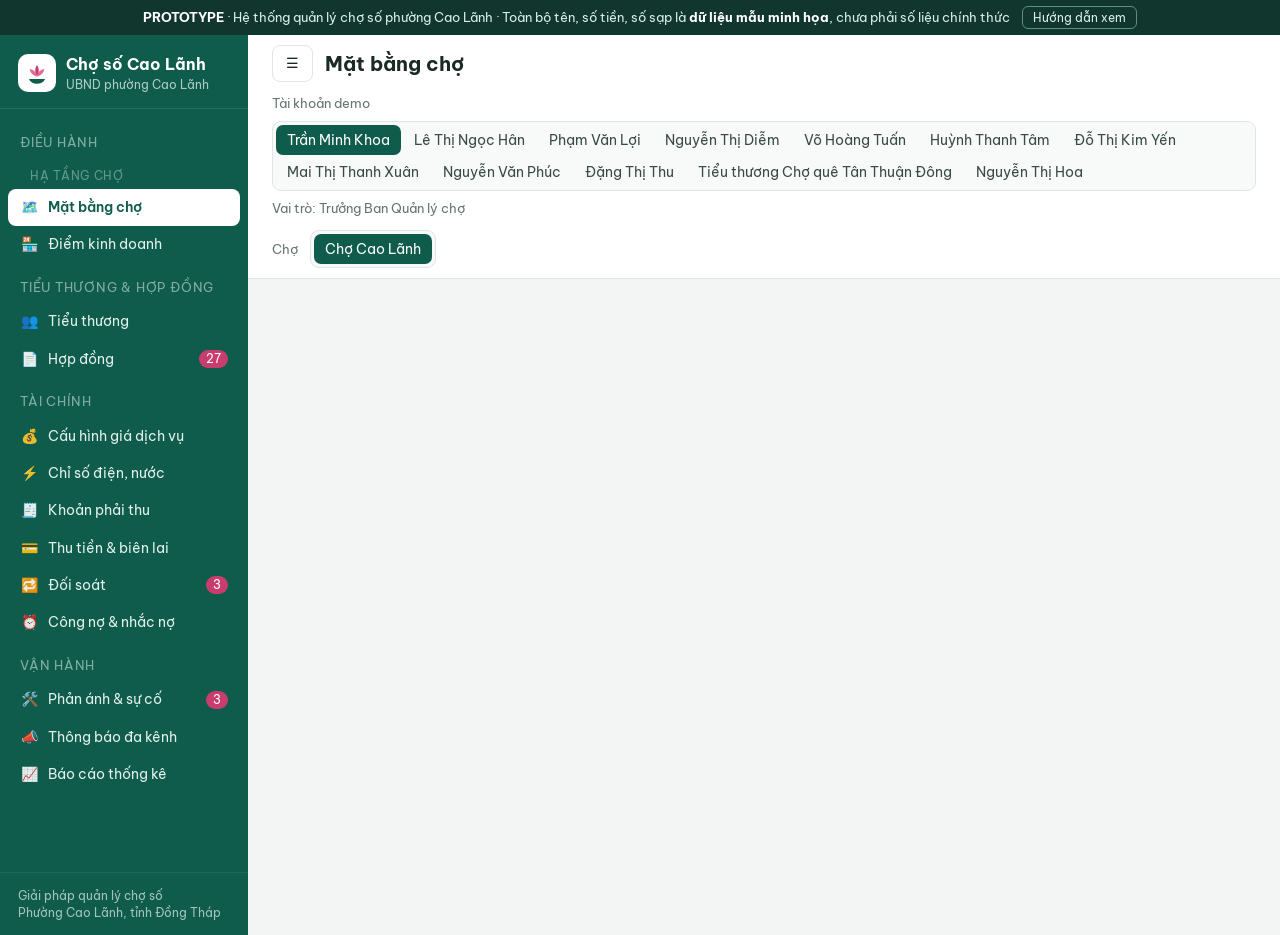
==== index.html @ 8cdcd924 "Save local changes before pulling main" ====
<!doctype html>
<html lang="vi">
<head>
  <meta charset="utf-8">
  <meta name="viewport" content="width=device-width, initial-scale=1">
  <title>Chợ số Cao Lãnh – Prototype</title>
  <meta name="description" content="Prototype Hệ thống quản lý chợ số phường Cao Lãnh, tỉnh Đồng Tháp (dữ liệu mẫu minh họa).">
  <link rel="preconnect" href="https://fonts.googleapis.com">
  <link rel="preconnect" href="https://fonts.gstatic.com" crossorigin>
  <link href="https://fonts.googleapis.com/css2?family=Be+Vietnam+Pro:wght@400;500;600;700;800&display=swap" rel="stylesheet">
  <link rel="stylesheet" href="styles.css">
  <link rel="icon" href="data:image/svg+xml,<svg xmlns='http://www.w3.org/2000/svg' viewBox='0 0 100 100'><text y='.9em' font-size='90'>🪷</text></svg>">
</head>
<body>
  <div class="demo-banner">
    <span><b>PROTOTYPE</b> · Hệ thống quản lý chợ số phường Cao Lãnh · Toàn bộ tên, số tiền, số sạp là <b>dữ liệu mẫu minh họa</b>, chưa phải số liệu chính thức</span>
    <button type="button" data-act="guide">Hướng dẫn xem</button>
  </div>
  <div class="app">
    <aside class="sidebar" id="sidebar">
      <div class="brand">
        <div class="brand-logo">
          <svg width="26" height="26" viewBox="0 0 32 32" aria-hidden="true">
            <path d="M16 5c3 4 3 9 0 14-3-5-3-10 0-14z" fill="#c93d6e"/>
            <path d="M16 19c-4-1-8-4-9-9 4 0 8 3 9 9z" fill="#e36a93"/>
            <path d="M16 19c4-1 8-4 9-9-4 0-8 3-9 9z" fill="#e36a93"/>
            <path d="M6 22h20c-2 4-6 6-10 6s-8-2-10-6z" fill="#0f5c4d"/>
          </svg>
        </div>
        <div>
          <div class="brand-title">Chợ số Cao Lãnh</div>
          <div class="brand-sub">UBND phường Cao Lãnh</div>
        </div>
      </div>
      <nav class="nav" id="nav"></nav>
      <div class="sidebar-foot">Giải pháp quản lý chợ số<br>Phường Cao Lãnh, tỉnh Đồng Tháp</div>
    </aside>
    <div class="main">
      <header class="topbar">
        <button class="btn menu-toggle" type="button" data-act="menu" aria-label="Mở menu">☰</button>
        <h1 id="page-title">Tổng quan</h1>
        <div class="row">
          <span class="label-sm">Tài khoản demo</span>
          <div class="seg" id="role-seg"></div>
          <span class="small muted" id="active-role-label"></span>
        </div>
        <div class="row" id="market-wrap">
          <span class="label-sm">Chợ</span>
          <div class="seg" id="market-seg"></div>
        </div>
      </header>
      <main class="content" id="view"></main>
    </div>
  </div>
  <div id="modal-root"></div>
  <div class="toasts" id="toasts"></div>
  <script src="data.js"></script>
  <script src="js/core.js"></script>
  <script src="js/permissions.js"></script>
  <script src="js/accounts.js"></script>
  <script src="js/serviceconfig.js"></script>
  <script src="js/v-dieuhanh.js"></script>
  <script src="js/v-cautruc.js"></script>
  <script src="js/v-tieuthuong.js"></script>
  <script src="js/v-taichinh.js"></script>
  <script src="js/v-vanhanh.js"></script>
  <script src="js/v-phiencho.js"></script>
  <script src="js/mini.js"></script>
</body>
</html>
---- styles.css ----
:root {
  --bg: #f3f5f4;
  --surface: #ffffff;
  --surface-2: #f8faf9;
  --ink: #1b2a26;
  --ink-2: #3a4a45;
  --muted: #66756f;
  --line: #dfe6e3;
  --brand: #0f5c4d;
  --brand-2: #13806b;
  --brand-soft: #e3f1ed;
  --accent: #c93d6e;
  --accent-soft: #fbe9f0;
  --ok: #2e9e6a;
  --warn: #c98a0f;
  --warn-soft: #fdf3dc;
  --danger: #d6453b;
  --danger-soft: #fbe7e5;
  --purple: #7b4bc4;
  --radius: 10px;
  --shadow: 0 1px 2px rgba(16, 40, 34, .06), 0 2px 8px rgba(16, 40, 34, .05);
  /* Typography scale chuẩn — xem GLOBAL_TYPOGRAPHY_NORMALIZATION_REPORT.md. Mọi font-size trong CSS
     (và inline style JS khi cần) PHẢI dùng 1 trong các token dưới đây, không tự khai px riêng lẻ,
     để sau này đổi typography chỉ cần sửa đúng 1 chỗ. */
  --font-size-xs: 12px;   /* badge/chip, số trong ô sơ đồ, caption nhỏ */
  --font-size-sm: 13px;   /* secondary/meta/help text, thead bảng, nhãn form */
  --font-size-base: 14px; /* body mặc định, nav, button, input, table, nội dung card */
  --font-size-md: 16px;   /* section/card title — font-weight 600/700 */
  --font-size-lg: 20px;   /* page title — font-weight 700; số tổng nổi bật trong 1 dòng */
  --font-size-kpi: 24px;  /* số KPI thật sự cần nhấn mạnh — font-weight 700+ */
  --line-height-base: 1.45;
  font-family: "Be Vietnam Pro", "Segoe UI", Roboto, Arial, sans-serif;
  color: var(--ink);
  font-size: var(--font-size-base);
  line-height: var(--line-height-base);
}

* { box-sizing: border-box; }
html, body { margin: 0; background: var(--bg); }
body { min-height: 100vh; }
button, input, select, textarea { font: inherit; color: inherit; }
a { color: var(--brand-2); }
h1, h2, h3, h4 { margin: 0; line-height: 1.3; }
table { border-collapse: collapse; width: 100%; }

/* ---------- Khung ---------- */
.demo-banner {
  background: #10362e; color: #d8efe8; font-size: var(--font-size-sm); padding: 6px 16px;
  display: flex; gap: 12px; align-items: center; justify-content: center; flex-wrap: wrap; text-align: center;
}
.demo-banner b { color: #fff; }
.demo-banner button { background: transparent; border: 1px solid #5d8f82; color: #d8efe8; border-radius: 6px; padding: 2px 10px; cursor: pointer; font-size: var(--font-size-xs); }

.app { display: grid; grid-template-columns: 248px 1fr; min-height: calc(100vh - 31px); }
.sidebar { background: var(--brand); color: #e2f1ec; display: flex; flex-direction: column; position: sticky; top: 0; height: 100vh; overflow-y: auto; }
.brand { padding: 18px 18px 14px; border-bottom: 1px solid rgba(255,255,255,.1); display: flex; gap: 10px; align-items: center; }
.brand-logo { width: 38px; height: 38px; border-radius: 10px; background: #fff; display: grid; place-items: center; flex: none; }
.brand-title { font-weight: 700; font-size: var(--font-size-md); color: #fff; }
.brand-sub { font-size: var(--font-size-xs); opacity: .75; }
.nav { padding: 10px 8px 20px; display: flex; flex-direction: column; gap: 1px; }
/* Section heading sidebar (nhóm menu lớn "ĐIỀU HÀNH"/"TÀI CHÍNH"/... và nhãn phụ trong nhóm như
   "Hạ tầng chợ") — cùng nằm trong dải 12–13px theo chuẩn typography, chỉ khác cấp bậc bằng weight/
   opacity/thụt lề (giữ nguyên), không còn lệch nhau tới 11px/10.5px như trước. */
.nav-group { font-size: var(--font-size-sm); text-transform: uppercase; letter-spacing: .06em; opacity: .55; padding: 14px 12px 6px; }
.nav-subgroup { font-size: var(--font-size-xs); text-transform: uppercase; letter-spacing: .06em; opacity: .4; padding: 8px 12px 4px 22px; }
.nav a { display: flex; align-items: center; gap: 10px; padding: 8px 12px; border-radius: 8px; color: #e2f1ec; text-decoration: none; font-size: var(--font-size-base); }
.nav a:hover { background: rgba(255,255,255,.08); }
.nav a.active { background: #fff; color: var(--brand); font-weight: 600; }
.nav a .ico { width: 18px; text-align: center; opacity: .9; line-height: 1; }
.nav .badge { margin-left: auto; background: var(--accent); color: #fff; border-radius: 99px; font-size: var(--font-size-xs); padding: 0 7px; line-height: 18px; }
.sidebar-foot { margin-top: auto; padding: 14px 18px; font-size: var(--font-size-xs); opacity: .7; border-top: 1px solid rgba(255,255,255,.1); }

.main { min-width: 0; display: flex; flex-direction: column; }
.topbar {
  background: var(--surface); border-bottom: 1px solid var(--line); padding: 10px 24px;
  display: flex; gap: 12px; align-items: center; flex-wrap: wrap; position: sticky; top: 0; z-index: 20;
}
.topbar h1 { font-size: var(--font-size-lg); font-weight: 700; margin-right: auto; }
.seg { display: inline-flex; background: var(--surface-2); border: 1px solid var(--line); border-radius: 9px; padding: 3px; gap: 2px; flex-wrap: wrap; }
.seg button { border: 0; background: transparent; padding: 5px 11px; border-radius: 7px; cursor: pointer; font-size: var(--font-size-base); color: var(--ink-2); white-space: nowrap; }
.seg button.on { background: var(--brand); color: #fff; }
.label-sm { font-size: var(--font-size-sm); color: var(--muted); margin-right: 4px; }
.content { padding: 20px 24px 48px; display: flex; flex-direction: column; gap: 18px; }
.menu-toggle { display: none; }

/* ---------- Thành phần ---------- */
.card { background: var(--surface); border: 1px solid var(--line); border-radius: var(--radius); box-shadow: var(--shadow); }
.card-h { padding: 14px 16px 10px; display: flex; align-items: center; gap: 10px; flex-wrap: wrap; }
.card-h h3 { font-size: var(--font-size-md); font-weight: 700; margin-right: auto; }
.card-b { padding: 4px 16px 16px; }
.muted { color: var(--muted); }
.small { font-size: var(--font-size-sm); }
.grid { display: grid; gap: 16px; }
.g2 { grid-template-columns: repeat(2, minmax(0, 1fr)); }
.g3 { grid-template-columns: repeat(3, minmax(0, 1fr)); }
.g-main { grid-template-columns: minmax(0, 1.65fr) minmax(0, 1fr); }
.kpis { display: grid; grid-template-columns: repeat(4, minmax(0, 1fr)); gap: 14px; }
.kpi { padding: 14px 16px; }
.kpi .k-label { font-size: var(--font-size-sm); color: var(--muted); }
.kpi .k-value { font-size: var(--font-size-kpi); font-weight: 700; margin-top: 4px; font-variant-numeric: tabular-nums; }
.kpi .k-sub { font-size: var(--font-size-xs); color: var(--muted); margin-top: 2px; }
.kpi .k-sub.up { color: var(--ok); }
.kpi .k-sub.down { color: var(--danger); }
.bar-mini { height: 6px; background: var(--line); border-radius: 99px; overflow: hidden; margin-top: 8px; }
.bar-mini > i { display: block; height: 100%; background: var(--brand-2); border-radius: 99px; }

.btn { border: 1px solid var(--line); background: var(--surface); padding: 7px 13px; border-radius: 8px; cursor: pointer; font-size: var(--font-size-base); display: inline-flex; gap: 6px; align-items: center; white-space: nowrap; }
.btn:hover { border-color: #b9c7c2; }
.btn.primary { background: var(--brand); border-color: var(--brand); color: #fff; }
.btn.primary:hover { background: #0c4d40; }
.btn.accent { background: var(--accent); border-color: var(--accent); color: #fff; }
.btn.danger { color: var(--danger); border-color: #efc2bd; }
.btn.sm { padding: 4px 9px; font-size: var(--font-size-sm); }
.btn:disabled { opacity: .5; cursor: not-allowed; }
.row { display: flex; gap: 8px; align-items: center; flex-wrap: wrap; }
.spacer { flex: 1; }
.input, select.input, textarea.input { border: 1px solid var(--line); background: #fff; border-radius: 8px; padding: 7px 10px; font-size: var(--font-size-base); min-width: 0; }
.input:focus { outline: 2px solid #9bd3c5; border-color: var(--brand-2); }
.field { display: flex; flex-direction: column; gap: 4px; }
.field label { font-size: var(--font-size-sm); color: var(--muted); }
.field .input { width: 100%; max-width: 100%; }
select.input { max-width: 100%; text-overflow: ellipsis; }
.grid > *, .mini-wrap > *, .kpis > * { min-width: 0; }
.form-grid { display: grid; grid-template-columns: 1fr 1fr; gap: 12px; }

.tbl-wrap { overflow-x: auto; }
.tbl th { text-align: left; font-size: var(--font-size-sm); color: var(--muted); font-weight: 600; padding: 8px 10px; border-bottom: 1px solid var(--line); background: var(--surface-2); white-space: nowrap; }
.tbl td { padding: 8px 10px; border-bottom: 1px solid #edf1ef; vertical-align: middle; font-size: var(--font-size-base); }
.tbl tr.click { cursor: pointer; }
.tbl tr.click:hover td { background: #f5faf8; }
.num { text-align: right; font-variant-numeric: tabular-nums; white-space: nowrap; }
.nowrap { white-space: nowrap; }

.tag { display: inline-flex; align-items: center; gap: 5px; font-size: var(--font-size-xs); padding: 2px 8px; border-radius: 99px; background: var(--surface-2); border: 1px solid var(--line); white-space: nowrap; }
.tag .dot { width: 8px; height: 8px; border-radius: 50%; }
.tag.ok { background: #e4f5ec; border-color: #bfe5cf; color: #1d7a4f; }
.tag.warn { background: var(--warn-soft); border-color: #f1d99d; color: #8d600a; }
.tag.danger { background: var(--danger-soft); border-color: #f1c1bb; color: #a8302a; }
.tag.info { background: var(--brand-soft); border-color: #bfe0d6; color: var(--brand); }
.tag.purple { background: #efe8fa; border-color: #d6c6f1; color: #5e34a3; }

.note { border-left: 3px solid var(--warn); background: var(--warn-soft); padding: 9px 12px; border-radius: 6px; font-size: var(--font-size-sm); color: #6f4d08; }
.note.info { border-color: var(--brand-2); background: var(--brand-soft); color: #164a3f; }

.pager { display: flex; gap: 6px; align-items: center; justify-content: flex-end; padding-top: 10px; font-size: var(--font-size-sm); color: var(--muted); }

/* ---------- Sơ đồ mặt bằng ---------- */
.legend { display: flex; flex-wrap: wrap; gap: 8px; }
.legend button { border: 1px solid var(--line); background: #fff; border-radius: 99px; padding: 4px 10px; font-size: var(--font-size-sm); cursor: pointer; display: inline-flex; gap: 6px; align-items: center; }
.legend button.off { opacity: .4; }
.legend .sw { width: 12px; height: 12px; border-radius: 3px; }
.plan { display: flex; flex-direction: column; gap: 14px; }
.plan-section { border: 1px solid var(--line); border-radius: 10px; padding: 10px 12px 12px; background: var(--surface-2); }
.plan-section h4 { font-size: var(--font-size-sm); margin-bottom: 8px; display: flex; gap: 8px; align-items: baseline; flex-wrap: wrap; }
.plan-section h4 span { font-weight: 400; font-size: var(--font-size-xs); color: var(--muted); }
.plan-row { display: flex; align-items: center; gap: 6px; margin-top: 5px; }
.plan-row .rl { width: 18px; font-size: var(--font-size-xs); color: var(--muted); font-weight: 600; flex: none; }
.cells { display: grid; grid-template-columns: repeat(var(--n), minmax(26px, 1fr)); gap: 4px; flex: 1; min-width: 0; overflow-x: auto; padding-bottom: 2px; }
.card, .card-b, .plan-section { min-width: 0; }
.g-report { grid-template-columns: minmax(200px, 260px) minmax(0, 1fr); align-items: start; }
@media (max-width: 860px) { .g-report { grid-template-columns: 1fr; } }
.cell {
  height: 34px; border-radius: 5px; border: 1px solid rgba(0,0,0,.08); cursor: pointer; font-size: var(--font-size-xs); font-weight: 600;
  color: #fff; display: grid; place-items: center; padding: 0; min-width: 26px; transition: transform .08s;
}
.cell:hover { transform: translateY(-1px); box-shadow: 0 2px 6px rgba(0,0,0,.18); }
.cell.s-thue { background: #2e9e6a; }
.cell.s-no { background: #d6453b; }
.cell.s-ngung { background: #e0a526; }
.cell.s-tranhchap { background: #7b4bc4; }
.cell.s-trong { background: #fff; color: #8a9893; border: 1.5px dashed #b9c6c1; }
.cell.dim { opacity: .15; }
.cell.sel { outline: 3px solid #111; outline-offset: 1px; }
.cell.kiot { height: 42px; }
.aisle { height: 10px; border-bottom: 1px dashed #cfd9d5; margin: 2px 24px 6px; }
.parking { border: 1px dashed #b9c6c1; border-radius: 10px; padding: 26px; text-align: center; color: var(--muted); background: repeating-linear-gradient(45deg, #f7f9f8, #f7f9f8 10px, #eff3f1 10px, #eff3f1 20px); }

.detail h3 { font-size: var(--font-size-md); }
.kv { display: grid; grid-template-columns: 128px 1fr; gap: 6px 10px; font-size: var(--font-size-sm); }
.kv dt { color: var(--muted); }
.kv dd { margin: 0; }
.divider { height: 1px; background: var(--line); margin: 12px 0; }
.empty { padding: 30px 12px; text-align: center; color: var(--muted); }

/* ---------- Kanban ---------- */
.kanban { display: grid; grid-template-columns: repeat(6, minmax(190px, 1fr)); gap: 10px; overflow-x: auto; padding-bottom: 6px; }
.kcol { background: var(--surface-2); border: 1px solid var(--line); border-radius: 10px; padding: 8px; min-height: 180px; }
.kcol h4 { font-size: var(--font-size-sm); padding: 4px 4px 8px; display: flex; justify-content: space-between; }
.kcard { background: #fff; border: 1px solid var(--line); border-radius: 8px; padding: 9px 10px; margin-bottom: 8px; cursor: pointer; font-size: var(--font-size-sm); box-shadow: var(--shadow); }
.kcard:hover { border-color: #9fbdb4; }
.kcard .t { font-weight: 600; margin: 4px 0; font-size: var(--font-size-sm); }
.kcard.late { border-left: 3px solid var(--danger); }

/* ---------- Modal / drawer / toast ---------- */
.overlay { position: fixed; inset: 0; background: rgba(12, 30, 26, .45); display: grid; place-items: center; z-index: 100; padding: 16px; }
.modal { background: #fff; border-radius: 14px; width: min(620px, 100%); max-height: calc(100vh - 32px); overflow-y: auto; box-shadow: 0 20px 60px rgba(0,0,0,.25); }
.modal.wide { width: min(880px, 100%); }
.modal-h { padding: 16px 20px 10px; display: flex; align-items: center; gap: 10px; border-bottom: 1px solid var(--line); position: sticky; top: 0; background: #fff; }
.modal-h h3 { font-size: var(--font-size-md); font-weight: 700; margin-right: auto; }
.modal-b { padding: 16px 20px; }
.modal-f { padding: 12px 20px 16px; display: flex; gap: 8px; justify-content: flex-end; flex-wrap: wrap; border-top: 1px solid var(--line); }
.x { border: 0; background: transparent; font-size: 22px; cursor: pointer; color: var(--muted); line-height: 1; }
.toasts { position: fixed; right: 16px; bottom: 16px; display: flex; flex-direction: column; gap: 8px; z-index: 200; }
.toast { background: #10362e; color: #fff; padding: 10px 14px; border-radius: 9px; font-size: var(--font-size-sm); box-shadow: 0 8px 24px rgba(0,0,0,.25); max-width: 360px; animation: pop .2s ease-out; }
@keyframes pop { from { transform: translateY(8px); opacity: 0; } to { transform: none; opacity: 1; } }

.pay-methods { display: grid; grid-template-columns: repeat(3, 1fr); gap: 8px; }
.pay-methods label { border: 1.5px solid var(--line); border-radius: 10px; padding: 10px; cursor: pointer; text-align: center; font-size: var(--font-size-base); }
.pay-methods input { display: none; }
.pay-methods input:checked + span { color: var(--brand); font-weight: 700; }
.pay-methods label:has(input:checked) { border-color: var(--brand-2); background: var(--brand-soft); }
.qr-box { display: flex; gap: 16px; align-items: center; flex-wrap: wrap; justify-content: center; border: 1px dashed var(--line); border-radius: 12px; padding: 14px; margin-top: 12px; }
.qr-box svg { width: 170px; height: 170px; }

.receipt { border: 1px solid var(--line); border-radius: 12px; padding: 18px; background: #fffdf8; font-size: var(--font-size-sm); }
.receipt h4 { text-align: center; font-size: var(--font-size-md); margin-bottom: 2px; }
.receipt .sub { text-align: center; font-size: var(--font-size-xs); color: var(--muted); margin-bottom: 12px; }
.receipt .total { font-size: var(--font-size-lg); font-weight: 700; text-align: right; }

/* ---------- Mini app ---------- */
.mini-wrap { display: grid; grid-template-columns: 380px minmax(0, 1fr); gap: 28px; align-items: start; }
.phone { width: 360px; height: 740px; border-radius: 42px; background: #0d1a17; padding: 12px; box-shadow: 0 30px 60px rgba(0,0,0,.25); margin: 0 auto; }
.screen { width: 100%; height: 100%; border-radius: 32px; background: #f4f6f5; overflow: hidden; display: flex; flex-direction: column; position: relative; }
.notch { height: 26px; display: flex; justify-content: space-between; align-items: center; padding: 0 22px; font-size: 11.5px; font-weight: 600; background: var(--brand); color: #fff; }
.m-head { background: var(--brand); color: #fff; padding: 8px 18px 16px; }
.m-head .hi { font-size: var(--font-size-sm); opacity: .8; }
.m-head .nm { font-size: var(--font-size-md); font-weight: 700; }
.m-body { flex: 1; overflow-y: auto; padding: 14px; display: flex; flex-direction: column; gap: 12px; }
.m-card { background: #fff; border-radius: 14px; padding: 14px; border: 1px solid var(--line); }
.m-due { background: linear-gradient(135deg, #0f5c4d, #13806b); color: #fff; border: 0; }
.m-due .amt { font-size: var(--font-size-kpi); font-weight: 800; margin: 4px 0 10px; }
.m-tabs { display: grid; grid-template-columns: repeat(5, 1fr); border-top: 1px solid var(--line); background: #fff; }
.m-tabs button { border: 0; background: transparent; padding: 8px 2px 10px; font-size: var(--font-size-xs); color: var(--muted); cursor: pointer; display: flex; flex-direction: column; align-items: center; gap: 2px; }
.m-tabs button .i { font-size: 17px; line-height: 1; }
.m-tabs button.on { color: var(--brand); font-weight: 700; }
.m-btn { width: 100%; border: 0; border-radius: 12px; padding: 12px; font-weight: 700; cursor: pointer; background: #fff; color: var(--brand); }
.m-btn.solid { background: var(--brand); color: #fff; }
.m-list .it { display: flex; justify-content: space-between; gap: 10px; padding: 9px 0; border-bottom: 1px solid #eef2f0; font-size: var(--font-size-sm); }
.m-list .it:last-child { border-bottom: 0; }
.otp { display: flex; gap: 8px; justify-content: center; }
.otp input { width: 40px; height: 48px; text-align: center; font-size: 20px; border: 1.5px solid var(--line); border-radius: 10px; }
.stars button { border: 0; background: none; font-size: 24px; cursor: pointer; color: #d0d7d4; padding: 0 2px; }
.stars button.on { color: #f2b01e; }
.script { counter-reset: s; list-style: none; padding: 0; margin: 0; display: flex; flex-direction: column; gap: 10px; }
.script li { counter-increment: s; display: grid; grid-template-columns: 28px 1fr; gap: 10px; align-items: start; font-size: var(--font-size-base); }
.script li::before { content: counter(s); width: 26px; height: 26px; border-radius: 50%; background: var(--brand-soft); color: var(--brand); font-weight: 700; display: grid; place-items: center; font-size: var(--font-size-xs); }

/* ---------- Biểu đồ ---------- */
.chart svg { width: 100%; height: auto; display: block; }
.chart-legend { display: flex; gap: 14px; flex-wrap: wrap; font-size: var(--font-size-xs); color: var(--muted); margin-top: 6px; }
.chart-legend i { display: inline-block; width: 10px; height: 10px; border-radius: 2px; margin-right: 5px; vertical-align: -1px; }
.donut-wrap { display: flex; gap: 18px; align-items: center; flex-wrap: wrap; }
.donut-wrap svg { width: 150px; height: 150px; flex: none; }
.donut-legend { display: flex; flex-direction: column; gap: 6px; font-size: var(--font-size-sm); flex: 1; min-width: 160px; }
.donut-legend div { display: flex; gap: 8px; align-items: center; }
.donut-legend b { margin-left: auto; font-variant-numeric: tabular-nums; }
.report-list button { display: block; width: 100%; text-align: left; border: 0; background: transparent; padding: 9px 12px; border-radius: 8px; cursor: pointer; font-size: var(--font-size-sm); }
.report-list button:hover { background: var(--surface-2); }
.report-list button.on { background: var(--brand-soft); color: var(--brand); font-weight: 600; }

/* ---------- Phiên chợ quê ---------- */
.session-progress { display: grid; grid-template-columns: repeat(5, minmax(92px, 1fr)); gap: 8px; margin-bottom: 14px; overflow-x: auto; padding-bottom: 2px; }
.session-progress.special { display: flex; align-items: center; gap: 8px; flex-wrap: wrap; }
.session-step { border: 1px solid var(--line); background: var(--surface-2); border-radius: 8px; padding: 8px; min-width: 92px; color: var(--muted); }
.session-step span { display: inline-grid; place-items: center; width: 20px; height: 20px; border-radius: 50%; border: 1px solid var(--line); background: #fff; font-size: var(--font-size-xs); margin-bottom: 5px; }
.session-step b { display: block; font-size: var(--font-size-sm); font-weight: 600; line-height: 1.25; }
.session-step.done { background: var(--brand-soft); color: var(--brand); border-color: #bfe0d6; }
.session-step.done span { background: var(--brand); border-color: var(--brand); color: #fff; }
.session-step.current { background: var(--warn-soft); color: #6f4d08; border-color: #f1d99d; }
.session-step.current span { background: var(--warn); border-color: var(--warn); color: #fff; }
.session-registrations { margin-top: 14px; border-top: 1px solid var(--line); padding-top: 14px; }
.session-registrations h4 { font-size: var(--font-size-sm); margin-bottom: 8px; }
.session-registrations .row { gap: 6px; flex-wrap: wrap; }
.session-step small { display: block; font-weight: 400; color: var(--muted); line-height: 1.25; }
.session-reg-head { display: flex; align-items: center; gap: 8px; flex-wrap: wrap; margin-bottom: 8px; }
.session-reg-tabs { display: flex; gap: 6px; overflow-x: auto; padding: 10px 0 8px; }
.session-reg-tab { border: 1px solid var(--line); background: var(--surface-2); color: var(--text); border-radius: 8px; padding: 7px 10px; white-space: nowrap; cursor: pointer; }
.session-reg-tab span { display: inline-grid; place-items: center; min-width: 20px; height: 20px; margin-left: 4px; border-radius: 999px; background: #fff; color: var(--muted); font-size: var(--font-size-xs); }
.session-reg-tab.active { background: var(--brand-soft); border-color: #bfe0d6; color: var(--brand); font-weight: 600; }
.session-reg-tab.active span { background: var(--brand); color: #fff; }
.session-reg-panel .tbl-wrap { width: 100%; overflow-x: auto; }
.session-reg-panel .tbl { min-width: 880px; }
.session-reg-name { min-width: 180px; }
.session-reg-note { min-width: 180px; max-width: 320px; white-space: normal; }
.session-reg-actions { display: flex; gap: 6px; flex-wrap: wrap; min-width: 210px; }

@media (max-width: 1180px) {
  .kpis { grid-template-columns: repeat(2, minmax(0, 1fr)); }
  .g-main, .g3 { grid-template-columns: 1fr; }
  .mini-wrap { grid-template-columns: 1fr; }
}
@media (max-width: 860px) {
  .app { grid-template-columns: 1fr; }
  .sidebar { position: fixed; left: 0; top: 0; width: 264px; z-index: 90; transform: translateX(-100%); transition: transform .2s; }
  .sidebar.open { transform: none; box-shadow: 0 0 40px rgba(0,0,0,.3); }
  .menu-toggle { display: inline-flex; }
  .topbar { padding: 10px 16px; }
  .content { padding: 16px 16px 40px; }
  .g2, .form-grid { grid-template-columns: 1fr; }
  .kpi .k-value { font-size: var(--font-size-lg); }
  .phone { width: 100%; max-width: 360px; height: 700px; }
}
@media (max-width: 480px) {
  .kpis { grid-template-columns: 1fr 1fr; gap: 10px; }
  .pay-methods { grid-template-columns: 1fr; }
  .kv { grid-template-columns: 110px 1fr; }
}
@media print {
  .sidebar, .topbar, .demo-banner, .no-print { display: none !important; }
  .app { display: block; }
  .card { box-shadow: none; }
}

/* ---------- Thiết lập cấu trúc & phân khu mặt bằng (UC01.1) ---------- */
.qh-block { border: 1px solid var(--line); border-radius: 10px; padding: 10px 12px; background: var(--surface-2); }
.qh-block + .qh-block { margin-top: 10px; }
.qh-floor { border-left: 2px solid var(--line); margin: 8px 0 0 6px; padding: 8px 0 4px 14px; }
.qh-row { display: flex; align-items: center; gap: 8px; flex-wrap: wrap; }
.qh-zones { display: flex; flex-wrap: wrap; gap: 6px; margin-top: 6px; }
.qh-zone-chip { border: 1px solid var(--line); background: #fff; border-radius: 8px; padding: 6px 10px; font-size: var(--font-size-sm); cursor: pointer; text-align: left; }
.qh-zone-chip:hover { border-color: #9fbdb4; }
.qh-zone-chip.on { border-color: var(--brand-2); background: var(--brand-soft); font-weight: 600; }
.qh-visual { display: flex; flex-wrap: wrap; gap: 10px; }
.qh-visual-zone { flex: 1 1 140px; min-width: 140px; border: 1.5px solid var(--brand-2); background: var(--brand-soft); border-radius: 10px; padding: 10px 12px; cursor: pointer; }
.qh-visual-zone.draft { border-style: dashed; border-color: #c9b26a; background: var(--warn-soft); }
.qh-visual-zone:hover { transform: translateY(-1px); box-shadow: var(--shadow); }

/* ---------- Mặt bằng chợ (workspace gộp "Thiết lập mặt bằng chợ" + "Sơ đồ mặt bằng") ---------- */
/* Typography (GLOBAL_TYPOGRAPHY_NORMALIZATION_REPORT.md mục 15): node cây bình thường = base
   (14px), metadata/code/nhãn nhóm rút gọn = sm (13px), action Sửa/Xóa = sm (13px). Tên khu + số
   liệu trong sơ đồ dùng chung .card-h h3 (md)/.small (sm)/.cell (xs) đã chuẩn hóa ở nơi khác. */
.mb-summary { flex-wrap: wrap; gap: 10px 14px; font-size: var(--font-size-base); }
.mb-summary b { font-variant-numeric: tabular-nums; font-weight: 700; }
.mb-workspace { display: grid; grid-template-columns: 260px minmax(0, 1fr); gap: 16px; align-items: start; }
.mb-tree { display: flex; flex-direction: column; gap: 1px; }
/* Hàng trong cây: có thể là 1 nút full-row (Tổng quan) hoặc 1 hàng chứa nhiều phần tử tương tác
   (caret + tên + action) — action phụ (Sửa/Xóa/+...) mờ mặc định, rõ khi hover/chọn/focus, đúng
   nguyên tắc "user nhìn cây trước, action là phụ" (hotfix mục 6). */
.mb-node { display: flex; align-items: center; gap: 4px; padding: 5px 6px; border-radius: 7px; font-size: var(--font-size-base); color: var(--ink-2); }
.mb-node:hover, .mb-node:focus-within { background: var(--surface-2); }
.mb-node.on { background: var(--brand-soft); }
.mb-overview { width: 100%; text-align: left; border: 0; background: transparent; cursor: pointer; font-size: var(--font-size-base); color: var(--ink-2); font-weight: 600; }
.mb-overview.on { color: var(--brand); }
.mb-caret-btn { border: 0; background: transparent; cursor: pointer; width: 16px; flex: none; color: var(--muted); font-size: 9px; padding: 6px 0; }
.mb-node-label { font-weight: 600; }
.mb-zone-label { border: 0; background: transparent; cursor: pointer; text-align: left; padding: 3px 0; color: var(--ink-2); flex: 1; min-width: 0; }
.mb-zone.on .mb-zone-label { color: var(--brand); font-weight: 600; }
.mb-block + .mb-block { margin-top: 4px; }
.mb-floor { margin-left: 12px; border-left: 2px solid var(--line); padding-left: 6px; }
.mb-zones { display: flex; flex-direction: column; gap: 1px; margin: 1px 0 4px 12px; }
.mb-flatlabel-row .mb-node-label { font-size: var(--font-size-sm); text-transform: uppercase; letter-spacing: .04em; color: var(--muted); }
/* Action phụ (+ Tầng/+ Khu/Sửa/Xóa cạnh từng node) — ghost, mờ mặc định, KHÔNG nổi bật kể cả nút
   nguy hiểm "Xóa" (chỉ chuyển màu đỏ khi hover, không phải mặc định — hotfix mục 6/12). */
.mb-actions { display: inline-flex; gap: 1px; flex: none; opacity: .45; transition: opacity .12s; }
.mb-node:hover .mb-actions, .mb-node:focus-within .mb-actions, .mb-node.on .mb-actions { opacity: 1; }
.mb-iconbtn { border: 0; background: transparent; cursor: pointer; font-size: var(--font-size-sm); padding: 3px 6px; border-radius: 6px; color: var(--muted); white-space: nowrap; }
.mb-iconbtn:hover { background: #e8eeec; color: var(--ink); }
.mb-iconbtn.danger:hover { color: var(--danger); background: var(--danger-soft); }
.mb-more { opacity: .55; }
.mb-more:hover { opacity: 1; }
.mb-ov-card { cursor: pointer; text-align: left; border: 1px solid var(--line); }
.mb-ov-card:hover { border-color: #9fbdb4; box-shadow: var(--shadow); }
.mb-tree-toggle { display: none; }
@media (max-width: 860px) {
  .mb-tree-toggle { display: inline-flex; margin-bottom: 10px; }
  .mb-tree-card { display: none; }
  .mb-tree-card.open { display: block; margin-bottom: 12px; }
}
@media (max-width: 1180px) { .mb-workspace { grid-template-columns: 1fr; } }

/* ---------- Tài khoản người dùng ---------- */
.avatar { width: 34px; height: 34px; border-radius: 50%; background: var(--brand-soft); color: var(--brand); display: inline-flex; align-items: center; justify-content: center; font-weight: 700; font-size: var(--font-size-sm); flex: none; }
.avatar.lg { width: 52px; height: 52px; font-size: var(--font-size-md); }
.drawer-overlay { position: fixed; inset: 0; background: rgba(12, 30, 26, .45); z-index: 100; }
.drawer { position: fixed; top: 0; right: 0; height: 100vh; width: min(420px, 100%); background: #fff; box-shadow: -20px 0 60px rgba(0,0,0,.25); display: flex; flex-direction: column; z-index: 101; animation: slideIn .18s ease-out; }
@keyframes slideIn { from { transform: translateX(100%); } to { transform: translateX(0); } }
.drawer-h { padding: 16px 20px; border-bottom: 1px solid var(--line); display: flex; align-items: center; gap: 10px; }
/* Chuẩn hóa title drawer về đúng token SECTION/CARD TITLE (md) — trước đây mỗi nơi gọi drawer tự
   khai inline style="margin:0;font-size:16px" lặp lại giống hệt nhau trên <h3> (8 chỗ trong JS);
   nay chuyển hẳn vào CSS dùng chung, xoá style riêng lẻ khỏi JS (GLOBAL_TYPOGRAPHY_NORMALIZATION_
   REPORT.md mục 14/16). margin:0 đã có sẵn từ rule chung `h1,h2,h3,h4{margin:0;...}` nên không cần
   khai lại. */
.drawer-h h3 { font-size: var(--font-size-md); font-weight: 700; margin-right: auto; }
.drawer-b { padding: 16px 20px; overflow-y: auto; flex: 1; }
.drawer-f { padding: 12px 20px 16px; border-top: 1px solid var(--line); display: flex; gap: 8px; justify-content: flex-end; flex-wrap: wrap; }
@media (max-width: 480px) { .drawer { width: 100%; } }
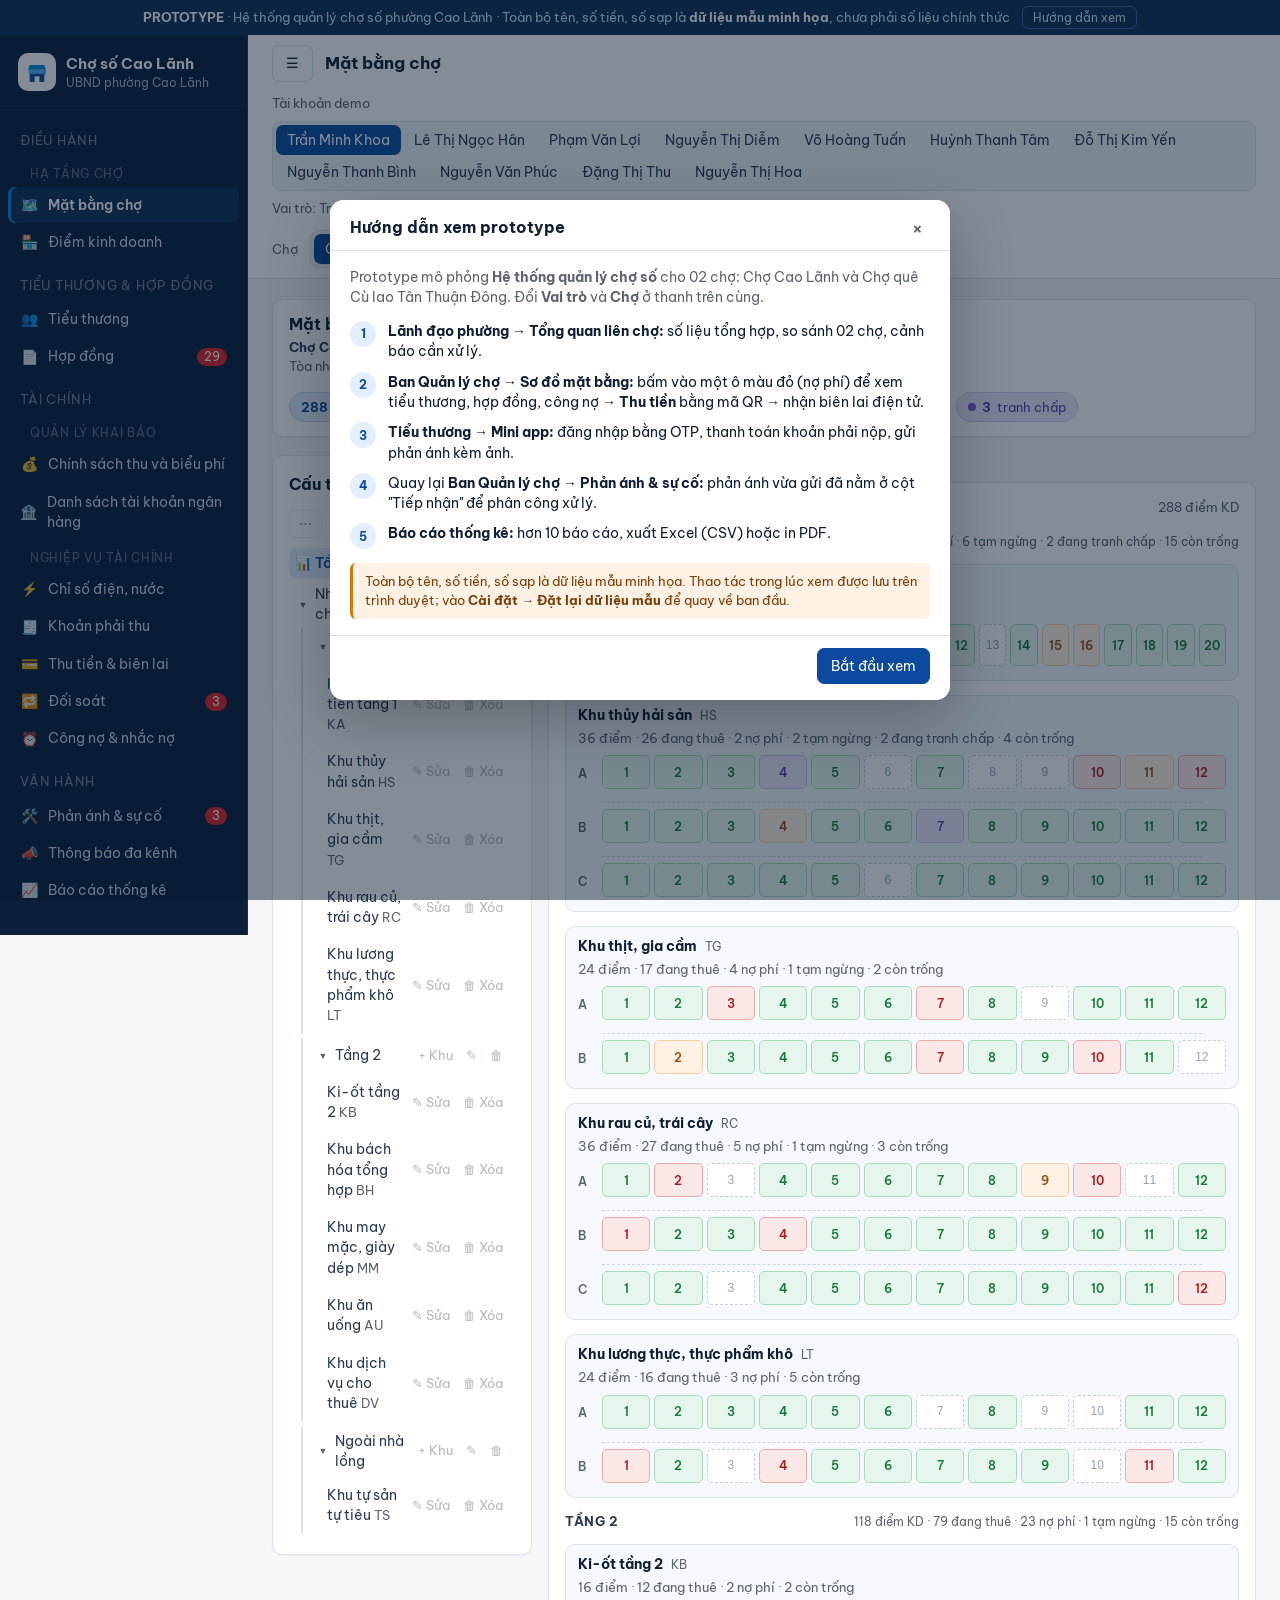
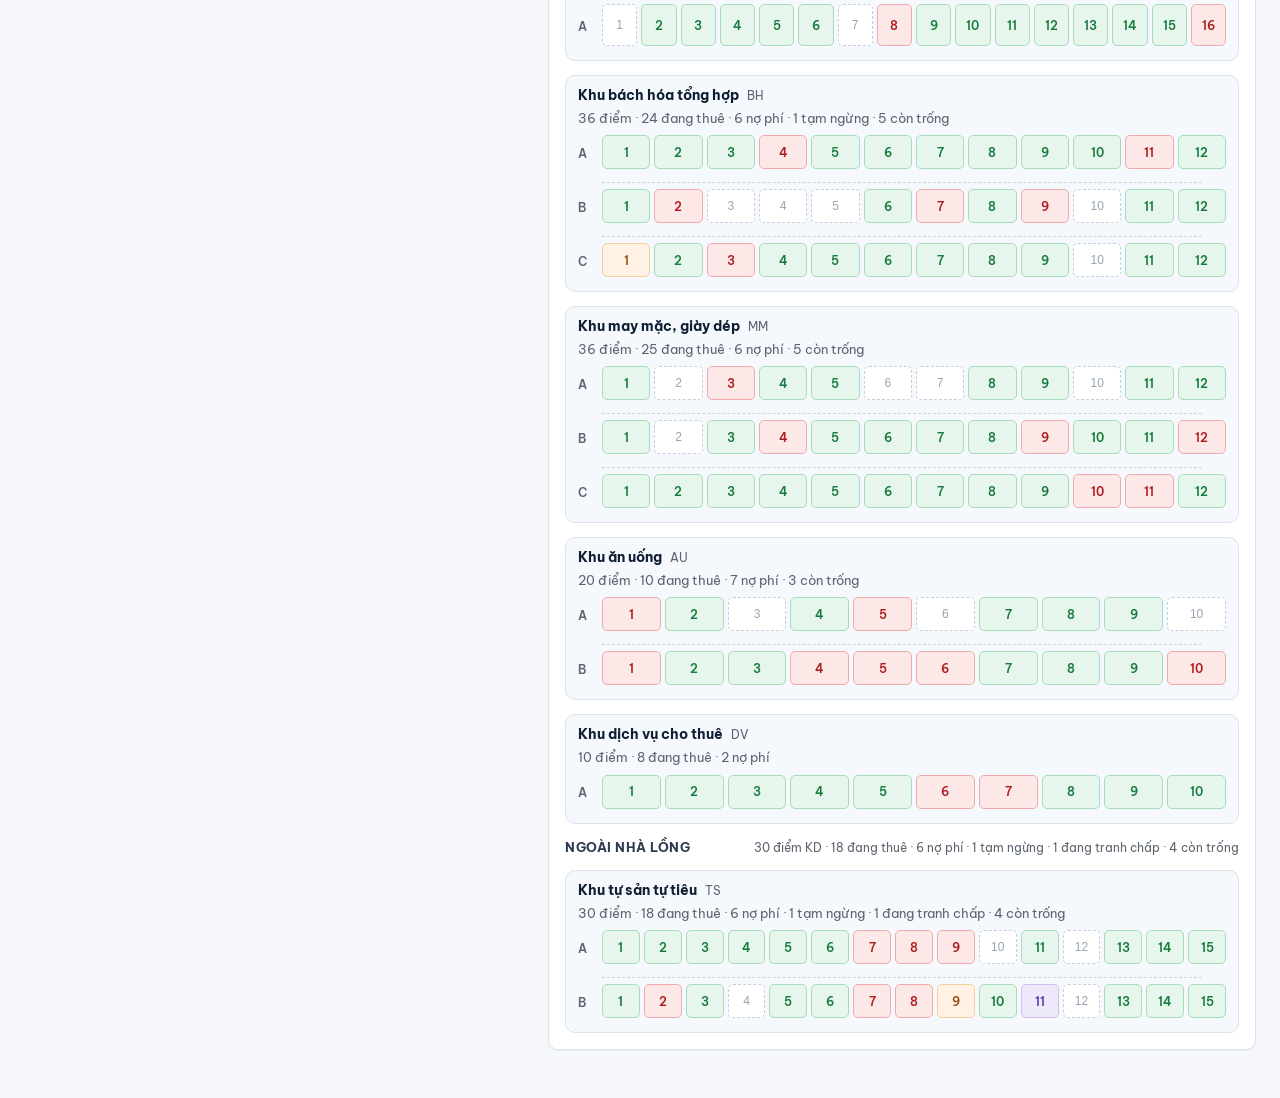
==== commit 26fb73b8: "merge: sync main with TTD PC3C-A workflow" ====
--- a/index.html
+++ b/index.html
@@ -20,12 +20,7 @@
     <aside class="sidebar" id="sidebar">
       <div class="brand">
         <div class="brand-logo">
-          <svg width="26" height="26" viewBox="0 0 32 32" aria-hidden="true">
-            <path d="M16 5c3 4 3 9 0 14-3-5-3-10 0-14z" fill="#c93d6e"/>
-            <path d="M16 19c-4-1-8-4-9-9 4 0 8 3 9 9z" fill="#e36a93"/>
-            <path d="M16 19c4-1 8-4 9-9-4 0-8 3-9 9z" fill="#e36a93"/>
-            <path d="M6 22h20c-2 4-6 6-10 6s-8-2-10-6z" fill="#0f5c4d"/>
-          </svg>
+          <svg width="26" height="26" viewBox="0 0 32 32" aria-hidden="true"><path d="M5 12l2-6h18l2 6z" fill="#0089df"/><path d="M5 12h22v3a3.5 3.5 0 0 1-7 0 3.5 3.5 0 0 1-7 0 3.5 3.5 0 0 1-7 0z" fill="#4fb3ff"/><path d="M7 17v10h18V17" fill="#0b4a9e"/><rect x="13" y="20" width="6" height="7" fill="#fff"/></svg>
         </div>
         <div>
           <div class="brand-title">Chợ số Cao Lãnh</div>
@@ -58,13 +53,14 @@
   <script src="js/core.js"></script>
   <script src="js/permissions.js"></script>
   <script src="js/accounts.js"></script>
+  <script src="js/bankaccounts.js"></script>
   <script src="js/serviceconfig.js"></script>
   <script src="js/v-dieuhanh.js"></script>
   <script src="js/v-cautruc.js"></script>
   <script src="js/v-tieuthuong.js"></script>
   <script src="js/v-taichinh.js"></script>
   <script src="js/v-vanhanh.js"></script>
-  <script src="js/v-phiencho.js"></script>
+  <script src="js/v-baocao-mau.js"></script>
   <script src="js/mini.js"></script>
 </body>
 </html>
--- a/styles.css
+++ b/styles.css
@@ -1,24 +1,24 @@
 :root {
-  --bg: #f3f5f4;
+  --bg: #f4f6f9;
   --surface: #ffffff;
-  --surface-2: #f8faf9;
-  --ink: #1b2a26;
-  --ink-2: #3a4a45;
-  --muted: #66756f;
-  --line: #dfe6e3;
-  --brand: #0f5c4d;
-  --brand-2: #13806b;
-  --brand-soft: #e3f1ed;
-  --accent: #c93d6e;
-  --accent-soft: #fbe9f0;
-  --ok: #2e9e6a;
-  --warn: #c98a0f;
-  --warn-soft: #fdf3dc;
-  --danger: #d6453b;
-  --danger-soft: #fbe7e5;
-  --purple: #7b4bc4;
+  --surface-2: #f5f8fc;
+  --ink: #0f1e32;
+  --ink-2: #2a3a52;
+  --muted: #5c646f;
+  --line: #dbe2e9;
+  --brand: #0b4a9e;
+  --brand-2: #1f6fd0;
+  --brand-soft: #e3efff;
+  --accent: #0089df;
+  --accent-soft: #dcefff;
+  --ok: #20a04e;
+  --warn: #d97706;
+  --warn-soft: #fff1e3;
+  --danger: #df2225;
+  --danger-soft: #fde8e8;
+  --purple: #7c54cd;
   --radius: 10px;
-  --shadow: 0 1px 2px rgba(16, 40, 34, .06), 0 2px 8px rgba(16, 40, 34, .05);
+  --shadow: 0 1px 2px rgba(15, 30, 50, .06), 0 2px 8px rgba(15, 30, 50, .05);
   /* Typography scale chuẩn — xem GLOBAL_TYPOGRAPHY_NORMALIZATION_REPORT.md. Mọi font-size trong CSS
      (và inline style JS khi cần) PHẢI dùng 1 trong các token dưới đây, không tự khai px riêng lẻ,
      để sau này đổi typography chỉ cần sửa đúng 1 chỗ. */
@@ -45,14 +45,14 @@
 
 /* ---------- Khung ---------- */
 .demo-banner {
-  background: #10362e; color: #d8efe8; font-size: var(--font-size-sm); padding: 6px 16px;
+  background: #0d2e55; color: #cfe0f5; font-size: var(--font-size-sm); padding: 6px 16px;
   display: flex; gap: 12px; align-items: center; justify-content: center; flex-wrap: wrap; text-align: center;
 }
 .demo-banner b { color: #fff; }
-.demo-banner button { background: transparent; border: 1px solid #5d8f82; color: #d8efe8; border-radius: 6px; padding: 2px 10px; cursor: pointer; font-size: var(--font-size-xs); }
+.demo-banner button { background: transparent; border: 1px solid #4a6f9c; color: #cfe0f5; border-radius: 6px; padding: 2px 10px; cursor: pointer; font-size: var(--font-size-xs); }
 
 .app { display: grid; grid-template-columns: 248px 1fr; min-height: calc(100vh - 31px); }
-.sidebar { background: var(--brand); color: #e2f1ec; display: flex; flex-direction: column; position: sticky; top: 0; height: 100vh; overflow-y: auto; }
+.sidebar { background: var(--brand); color: #dbe3ee; display: flex; flex-direction: column; position: sticky; top: 0; height: 100vh; overflow-y: auto; }
 .brand { padding: 18px 18px 14px; border-bottom: 1px solid rgba(255,255,255,.1); display: flex; gap: 10px; align-items: center; }
 .brand-logo { width: 38px; height: 38px; border-radius: 10px; background: #fff; display: grid; place-items: center; flex: none; }
 .brand-title { font-weight: 700; font-size: var(--font-size-md); color: #fff; }
@@ -63,7 +63,7 @@
    opacity/thụt lề (giữ nguyên), không còn lệch nhau tới 11px/10.5px như trước. */
 .nav-group { font-size: var(--font-size-sm); text-transform: uppercase; letter-spacing: .06em; opacity: .55; padding: 14px 12px 6px; }
 .nav-subgroup { font-size: var(--font-size-xs); text-transform: uppercase; letter-spacing: .06em; opacity: .4; padding: 8px 12px 4px 22px; }
-.nav a { display: flex; align-items: center; gap: 10px; padding: 8px 12px; border-radius: 8px; color: #e2f1ec; text-decoration: none; font-size: var(--font-size-base); }
+.nav a { display: flex; align-items: center; gap: 10px; padding: 8px 12px; border-radius: 8px; color: #dbe3ee; text-decoration: none; font-size: var(--font-size-base); }
 .nav a:hover { background: rgba(255,255,255,.08); }
 .nav a.active { background: #fff; color: var(--brand); font-weight: 600; }
 .nav a .ico { width: 18px; text-align: center; opacity: .9; line-height: 1; }
@@ -105,17 +105,17 @@
 .bar-mini > i { display: block; height: 100%; background: var(--brand-2); border-radius: 99px; }
 
 .btn { border: 1px solid var(--line); background: var(--surface); padding: 7px 13px; border-radius: 8px; cursor: pointer; font-size: var(--font-size-base); display: inline-flex; gap: 6px; align-items: center; white-space: nowrap; }
-.btn:hover { border-color: #b9c7c2; }
+.btn:hover { border-color: #b8c4d3; }
 .btn.primary { background: var(--brand); border-color: var(--brand); color: #fff; }
-.btn.primary:hover { background: #0c4d40; }
+.btn.primary:hover { background: #08397a; }
 .btn.accent { background: var(--accent); border-color: var(--accent); color: #fff; }
-.btn.danger { color: var(--danger); border-color: #efc2bd; }
+.btn.danger { color: var(--danger); border-color: #f3c2c2; }
 .btn.sm { padding: 4px 9px; font-size: var(--font-size-sm); }
 .btn:disabled { opacity: .5; cursor: not-allowed; }
 .row { display: flex; gap: 8px; align-items: center; flex-wrap: wrap; }
 .spacer { flex: 1; }
 .input, select.input, textarea.input { border: 1px solid var(--line); background: #fff; border-radius: 8px; padding: 7px 10px; font-size: var(--font-size-base); min-width: 0; }
-.input:focus { outline: 2px solid #9bd3c5; border-color: var(--brand-2); }
+.input:focus { outline: 2px solid #9cc4f0; border-color: var(--brand-2); }
 .field { display: flex; flex-direction: column; gap: 4px; }
 .field label { font-size: var(--font-size-sm); color: var(--muted); }
 .field .input { width: 100%; max-width: 100%; }
@@ -125,22 +125,22 @@
 
 .tbl-wrap { overflow-x: auto; }
 .tbl th { text-align: left; font-size: var(--font-size-sm); color: var(--muted); font-weight: 600; padding: 8px 10px; border-bottom: 1px solid var(--line); background: var(--surface-2); white-space: nowrap; }
-.tbl td { padding: 8px 10px; border-bottom: 1px solid #edf1ef; vertical-align: middle; font-size: var(--font-size-base); }
+.tbl td { padding: 8px 10px; border-bottom: 1px solid #eef2f7; vertical-align: middle; font-size: var(--font-size-base); }
 .tbl tr.click { cursor: pointer; }
-.tbl tr.click:hover td { background: #f5faf8; }
+.tbl tr.click:hover td { background: #f3f7fc; }
 .num { text-align: right; font-variant-numeric: tabular-nums; white-space: nowrap; }
 .nowrap { white-space: nowrap; }
 
 .tag { display: inline-flex; align-items: center; gap: 5px; font-size: var(--font-size-xs); padding: 2px 8px; border-radius: 99px; background: var(--surface-2); border: 1px solid var(--line); white-space: nowrap; }
 .tag .dot { width: 8px; height: 8px; border-radius: 50%; }
-.tag.ok { background: #e4f5ec; border-color: #bfe5cf; color: #1d7a4f; }
-.tag.warn { background: var(--warn-soft); border-color: #f1d99d; color: #8d600a; }
-.tag.danger { background: var(--danger-soft); border-color: #f1c1bb; color: #a8302a; }
-.tag.info { background: var(--brand-soft); border-color: #bfe0d6; color: var(--brand); }
-.tag.purple { background: #efe8fa; border-color: #d6c6f1; color: #5e34a3; }
-
-.note { border-left: 3px solid var(--warn); background: var(--warn-soft); padding: 9px 12px; border-radius: 6px; font-size: var(--font-size-sm); color: #6f4d08; }
-.note.info { border-color: var(--brand-2); background: var(--brand-soft); color: #164a3f; }
+.tag.ok { background: #e6f6ec; border-color: #bfe3cb; color: #167a3c; }
+.tag.warn { background: var(--warn-soft); border-color: #f7cfa3; color: #9a4b0c; }
+.tag.danger { background: var(--danger-soft); border-color: #f3c2c2; color: #b01c1e; }
+.tag.info { background: var(--brand-soft); border-color: #bcd6f5; color: var(--brand); }
+.tag.purple { background: #eee8fb; border-color: #d5c7f3; color: #5b3aa8; }
+
+.note { border-left: 3px solid var(--warn); background: var(--warn-soft); padding: 9px 12px; border-radius: 6px; font-size: var(--font-size-sm); color: #7a3d0a; }
+.note.info { border-color: var(--brand-2); background: var(--brand-soft); color: #123a78; }
 
 .pager { display: flex; gap: 6px; align-items: center; justify-content: flex-end; padding-top: 10px; font-size: var(--font-size-sm); color: var(--muted); }
 
@@ -151,7 +151,11 @@
 .legend .sw { width: 12px; height: 12px; border-radius: 3px; }
 .plan { display: flex; flex-direction: column; gap: 14px; }
 .plan-section { border: 1px solid var(--line); border-radius: 10px; padding: 10px 12px 12px; background: var(--surface-2); }
-.plan-section h4 { font-size: var(--font-size-sm); margin-bottom: 8px; display: flex; gap: 8px; align-items: baseline; flex-wrap: wrap; }
+/* Tên khu = nội dung nhận diện chính của mỗi section (tương đương 1 dòng/nhóm nội dung ở màn khác),
+   nên dùng đúng scale "body/table text" (base) như mọi nơi khác trong hệ thống — KHÔNG hạ xuống sm
+   chỉ vì đây là <h4> lồng trong card (typography audit hotfix mục 6, chỉ sửa đúng selector này,
+   `.plan-section` chỉ dùng riêng cho màn Mặt bằng chợ, không ảnh hưởng màn khác). */
+.plan-section h4 { font-size: var(--font-size-base); margin-bottom: 8px; display: flex; gap: 8px; align-items: baseline; flex-wrap: wrap; }
 .plan-section h4 span { font-weight: 400; font-size: var(--font-size-xs); color: var(--muted); }
 .plan-row { display: flex; align-items: center; gap: 6px; margin-top: 5px; }
 .plan-row .rl { width: 18px; font-size: var(--font-size-xs); color: var(--muted); font-weight: 600; flex: none; }
@@ -164,16 +168,16 @@
   color: #fff; display: grid; place-items: center; padding: 0; min-width: 26px; transition: transform .08s;
 }
 .cell:hover { transform: translateY(-1px); box-shadow: 0 2px 6px rgba(0,0,0,.18); }
-.cell.s-thue { background: #2e9e6a; }
-.cell.s-no { background: #d6453b; }
+.cell.s-thue { background: #20a04e; }
+.cell.s-no { background: #df2225; }
 .cell.s-ngung { background: #e0a526; }
-.cell.s-tranhchap { background: #7b4bc4; }
-.cell.s-trong { background: #fff; color: #8a9893; border: 1.5px dashed #b9c6c1; }
+.cell.s-tranhchap { background: #7c54cd; }
+.cell.s-trong { background: #fff; color: #8b95a3; border: 1.5px dashed #b8c4d3; }
 .cell.dim { opacity: .15; }
 .cell.sel { outline: 3px solid #111; outline-offset: 1px; }
 .cell.kiot { height: 42px; }
-.aisle { height: 10px; border-bottom: 1px dashed #cfd9d5; margin: 2px 24px 6px; }
-.parking { border: 1px dashed #b9c6c1; border-radius: 10px; padding: 26px; text-align: center; color: var(--muted); background: repeating-linear-gradient(45deg, #f7f9f8, #f7f9f8 10px, #eff3f1 10px, #eff3f1 20px); }
+.aisle { height: 10px; border-bottom: 1px dashed #cbd5e1; margin: 2px 24px 6px; }
+.parking { border: 1px dashed #b8c4d3; border-radius: 10px; padding: 26px; text-align: center; color: var(--muted); background: repeating-linear-gradient(45deg, #f7f9fc, #f7f9fc 10px, #eef2f7 10px, #eef2f7 20px); }
 
 .detail h3 { font-size: var(--font-size-md); }
 .kv { display: grid; grid-template-columns: 128px 1fr; gap: 6px 10px; font-size: var(--font-size-sm); }
@@ -187,12 +191,12 @@
 .kcol { background: var(--surface-2); border: 1px solid var(--line); border-radius: 10px; padding: 8px; min-height: 180px; }
 .kcol h4 { font-size: var(--font-size-sm); padding: 4px 4px 8px; display: flex; justify-content: space-between; }
 .kcard { background: #fff; border: 1px solid var(--line); border-radius: 8px; padding: 9px 10px; margin-bottom: 8px; cursor: pointer; font-size: var(--font-size-sm); box-shadow: var(--shadow); }
-.kcard:hover { border-color: #9fbdb4; }
+.kcard:hover { border-color: #9db4d1; }
 .kcard .t { font-weight: 600; margin: 4px 0; font-size: var(--font-size-sm); }
 .kcard.late { border-left: 3px solid var(--danger); }
 
 /* ---------- Modal / drawer / toast ---------- */
-.overlay { position: fixed; inset: 0; background: rgba(12, 30, 26, .45); display: grid; place-items: center; z-index: 100; padding: 16px; }
+.overlay { position: fixed; inset: 0; background: rgba(9, 27, 49, .5); display: grid; place-items: center; z-index: 100; padding: 16px; }
 .modal { background: #fff; border-radius: 14px; width: min(620px, 100%); max-height: calc(100vh - 32px); overflow-y: auto; box-shadow: 0 20px 60px rgba(0,0,0,.25); }
 .modal.wide { width: min(880px, 100%); }
 .modal-h { padding: 16px 20px 10px; display: flex; align-items: center; gap: 10px; border-bottom: 1px solid var(--line); position: sticky; top: 0; background: #fff; }
@@ -201,7 +205,7 @@
 .modal-f { padding: 12px 20px 16px; display: flex; gap: 8px; justify-content: flex-end; flex-wrap: wrap; border-top: 1px solid var(--line); }
 .x { border: 0; background: transparent; font-size: 22px; cursor: pointer; color: var(--muted); line-height: 1; }
 .toasts { position: fixed; right: 16px; bottom: 16px; display: flex; flex-direction: column; gap: 8px; z-index: 200; }
-.toast { background: #10362e; color: #fff; padding: 10px 14px; border-radius: 9px; font-size: var(--font-size-sm); box-shadow: 0 8px 24px rgba(0,0,0,.25); max-width: 360px; animation: pop .2s ease-out; }
+.toast { background: #0d2e55; color: #fff; padding: 10px 14px; border-radius: 9px; font-size: var(--font-size-sm); box-shadow: 0 8px 24px rgba(0,0,0,.25); max-width: 360px; animation: pop .2s ease-out; }
 @keyframes pop { from { transform: translateY(8px); opacity: 0; } to { transform: none; opacity: 1; } }
 
 .pay-methods { display: grid; grid-template-columns: repeat(3, 1fr); gap: 8px; }
@@ -220,14 +224,14 @@
 /* ---------- Mini app ---------- */
 .mini-wrap { display: grid; grid-template-columns: 380px minmax(0, 1fr); gap: 28px; align-items: start; }
 .phone { width: 360px; height: 740px; border-radius: 42px; background: #0d1a17; padding: 12px; box-shadow: 0 30px 60px rgba(0,0,0,.25); margin: 0 auto; }
-.screen { width: 100%; height: 100%; border-radius: 32px; background: #f4f6f5; overflow: hidden; display: flex; flex-direction: column; position: relative; }
+.screen { width: 100%; height: 100%; border-radius: 32px; background: #f4f6f9; overflow: hidden; display: flex; flex-direction: column; position: relative; }
 .notch { height: 26px; display: flex; justify-content: space-between; align-items: center; padding: 0 22px; font-size: 11.5px; font-weight: 600; background: var(--brand); color: #fff; }
 .m-head { background: var(--brand); color: #fff; padding: 8px 18px 16px; }
 .m-head .hi { font-size: var(--font-size-sm); opacity: .8; }
 .m-head .nm { font-size: var(--font-size-md); font-weight: 700; }
 .m-body { flex: 1; overflow-y: auto; padding: 14px; display: flex; flex-direction: column; gap: 12px; }
 .m-card { background: #fff; border-radius: 14px; padding: 14px; border: 1px solid var(--line); }
-.m-due { background: linear-gradient(135deg, #0f5c4d, #13806b); color: #fff; border: 0; }
+.m-due { background: linear-gradient(135deg, #0b4a9e, #1f6fd0); color: #fff; border: 0; }
 .m-due .amt { font-size: var(--font-size-kpi); font-weight: 800; margin: 4px 0 10px; }
 .m-tabs { display: grid; grid-template-columns: repeat(5, 1fr); border-top: 1px solid var(--line); background: #fff; }
 .m-tabs button { border: 0; background: transparent; padding: 8px 2px 10px; font-size: var(--font-size-xs); color: var(--muted); cursor: pointer; display: flex; flex-direction: column; align-items: center; gap: 2px; }
@@ -235,11 +239,11 @@
 .m-tabs button.on { color: var(--brand); font-weight: 700; }
 .m-btn { width: 100%; border: 0; border-radius: 12px; padding: 12px; font-weight: 700; cursor: pointer; background: #fff; color: var(--brand); }
 .m-btn.solid { background: var(--brand); color: #fff; }
-.m-list .it { display: flex; justify-content: space-between; gap: 10px; padding: 9px 0; border-bottom: 1px solid #eef2f0; font-size: var(--font-size-sm); }
+.m-list .it { display: flex; justify-content: space-between; gap: 10px; padding: 9px 0; border-bottom: 1px solid #eef2f7; font-size: var(--font-size-sm); }
 .m-list .it:last-child { border-bottom: 0; }
 .otp { display: flex; gap: 8px; justify-content: center; }
 .otp input { width: 40px; height: 48px; text-align: center; font-size: 20px; border: 1.5px solid var(--line); border-radius: 10px; }
-.stars button { border: 0; background: none; font-size: 24px; cursor: pointer; color: #d0d7d4; padding: 0 2px; }
+.stars button { border: 0; background: none; font-size: 24px; cursor: pointer; color: #cbd5e1; padding: 0 2px; }
 .stars button.on { color: #f2b01e; }
 .script { counter-reset: s; list-style: none; padding: 0; margin: 0; display: flex; flex-direction: column; gap: 10px; }
 .script li { counter-increment: s; display: grid; grid-template-columns: 28px 1fr; gap: 10px; align-items: start; font-size: var(--font-size-base); }
@@ -283,11 +287,30 @@
 .session-reg-name { min-width: 180px; }
 .session-reg-note { min-width: 180px; max-width: 320px; white-space: normal; }
 .session-reg-actions { display: flex; gap: 6px; flex-wrap: wrap; min-width: 210px; }
+.session-attendance { margin-top: 14px; border-top: 1px solid var(--line); padding-top: 14px; }
+.session-attendance-head { display: flex; align-items: center; gap: 8px; flex-wrap: wrap; margin-bottom: 8px; }
+.session-attendance-head h4 { font-size: var(--font-size-sm); margin: 0; }
+.session-attendance-summary { display: grid; grid-template-columns: repeat(4, minmax(128px, 1fr)); gap: 8px; margin: 10px 0; }
+.session-attendance-kpi { border: 1px solid var(--line); background: var(--surface-2); border-radius: 8px; padding: 8px; }
+.session-attendance-kpi.total { background: var(--brand-soft); border-color: #cfe8df; }
+.session-attendance-kpi.attended { background: #eef8f2; border-color: #bfe0cc; }
+.session-attendance-kpi.needs-action { background: var(--warn-soft); border-color: #ead38a; }
+.session-attendance-kpi.absent { background: #fff0f0; border-color: #f0c4c4; }
+.session-attendance-kpi span { display: block; color: var(--muted); font-size: var(--font-size-xs); }
+.session-attendance-kpi b { display: block; margin-top: 3px; font-size: var(--font-size-lg); }
+.session-attendance-tabs { display: flex; gap: 6px; overflow-x: auto; padding: 8px 0; }
+.session-attendance-tab { border: 1px solid var(--line); background: var(--surface-2); color: var(--text); border-radius: 8px; padding: 7px 10px; white-space: nowrap; cursor: pointer; }
+.session-attendance-tab span { display: inline-grid; place-items: center; min-width: 20px; height: 20px; margin-left: 4px; border-radius: 999px; background: #fff; color: var(--muted); font-size: var(--font-size-xs); }
+.session-attendance-tab.active { background: var(--brand-soft); border-color: #bfe0d6; color: var(--brand); font-weight: 600; }
+.session-attendance-tab.active span { background: var(--brand); color: #fff; }
+.session-attendance-table .tbl-wrap { width: 100%; overflow-x: auto; }
+.session-attendance-table .tbl { min-width: 920px; }
 
 @media (max-width: 1180px) {
   .kpis { grid-template-columns: repeat(2, minmax(0, 1fr)); }
   .g-main, .g3 { grid-template-columns: 1fr; }
   .mini-wrap { grid-template-columns: 1fr; }
+  .session-attendance-summary { grid-template-columns: repeat(2, minmax(0, 1fr)); }
 }
 @media (max-width: 860px) {
   .app { grid-template-columns: 1fr; }
@@ -318,7 +341,7 @@
 .qh-row { display: flex; align-items: center; gap: 8px; flex-wrap: wrap; }
 .qh-zones { display: flex; flex-wrap: wrap; gap: 6px; margin-top: 6px; }
 .qh-zone-chip { border: 1px solid var(--line); background: #fff; border-radius: 8px; padding: 6px 10px; font-size: var(--font-size-sm); cursor: pointer; text-align: left; }
-.qh-zone-chip:hover { border-color: #9fbdb4; }
+.qh-zone-chip:hover { border-color: #9db4d1; }
 .qh-zone-chip.on { border-color: var(--brand-2); background: var(--brand-soft); font-weight: 600; }
 .qh-visual { display: flex; flex-wrap: wrap; gap: 10px; }
 .qh-visual-zone { flex: 1 1 140px; min-width: 140px; border: 1.5px solid var(--brand-2); background: var(--brand-soft); border-radius: 10px; padding: 10px 12px; cursor: pointer; }
@@ -343,6 +366,9 @@
 .mb-overview.on { color: var(--brand); }
 .mb-caret-btn { border: 0; background: transparent; cursor: pointer; width: 16px; flex: none; color: var(--muted); font-size: 9px; padding: 6px 0; }
 .mb-node-label { font-weight: 600; }
+/* Khối/Tầng cũng click được để xem (drill-down mục 2/4) — cùng chữ ký .mb-node-label, chỉ đổi tag
+   span → button, giữ nguyên style; .mb-node.on (đã có) tự tô nền khi đang chọn đúng node này. */
+.mb-node-label-btn { border: 0; background: transparent; cursor: pointer; text-align: left; padding: 0; font: inherit; color: inherit; }
 .mb-zone-label { border: 0; background: transparent; cursor: pointer; text-align: left; padding: 3px 0; color: var(--ink-2); flex: 1; min-width: 0; }
 .mb-zone.on .mb-zone-label { color: var(--brand); font-weight: 600; }
 .mb-block + .mb-block { margin-top: 4px; }
@@ -358,8 +384,29 @@
 .mb-iconbtn.danger:hover { color: var(--danger); background: var(--danger-soft); }
 .mb-more { opacity: .55; }
 .mb-more:hover { opacity: 1; }
-.mb-ov-card { cursor: pointer; text-align: left; border: 1px solid var(--line); }
-.mb-ov-card:hover { border-color: #9fbdb4; box-shadow: var(--shadow); }
+/* Breadcrumb (mục 10) phía trên vùng nội dung bên phải — derived UI state, không lưu dữ liệu. */
+.mb-crumb { display: flex; flex-wrap: wrap; align-items: center; gap: 4px; font-size: var(--font-size-sm); color: var(--muted); margin-bottom: 8px; }
+.mb-crumb-link { border: 0; background: transparent; cursor: pointer; padding: 2px 0; font-size: var(--font-size-sm); color: var(--muted); text-decoration: underline; text-decoration-color: transparent; }
+.mb-crumb-link:hover { color: var(--brand); text-decoration-color: currentColor; }
+.mb-crumb-sep { color: var(--line); }
+.mb-crumb-cur { font-weight: 600; color: var(--ink-2); }
+/* Tổng quan/Khối (hotfix mục 1/2/3 — cùng 1 visual language mọi cấp): mỗi khối 1 card, tiêu đề
+   click được → view Khối; bên trong render ĐỦ khu + point grid của mọi tầng, dùng chung đúng 1
+   renderer Khu (mb-zone-jump + .plan-section, xem js/v-dieuhanh.js) với view Tầng — không còn danh
+   sách/chip tóm tắt riêng. */
+.mb-ov { display: flex; flex-direction: column; gap: 12px; }
+.mb-ov-clickable { cursor: pointer; }
+.mb-ov-clickable:hover { background: var(--surface-2); }
+/* Heading nhóm 1 tầng khi 1 card (Khối/Tổng quan) chứa NHIỀU tầng — nhãn phụ (nhỏ, in hoa, mờ,
+   cùng kiểu với nhãn gộp Khối/Tầng ở cây cấu trúc `.mb-flatlabel-row .mb-node-label`) để phân biệt
+   rõ với tên khu bên dưới (nội dung chính, scale base — xem `.plan-section h4`). */
+.mb-floor-heading { display: flex; align-items: baseline; gap: 8px; flex-wrap: wrap; }
+.mb-floor-heading-btn { border: 0; background: transparent; cursor: pointer; padding: 0; font-size: var(--font-size-sm); text-transform: uppercase; letter-spacing: .04em; font-weight: 700; color: var(--ink-2); }
+.mb-floor-heading-btn:hover { color: var(--brand); }
+.mb-floor-heading-meta { font-size: var(--font-size-xs); color: var(--muted); }
+/* Tầng/Khu: mỗi khu 1 .plan-section (đã có style riêng), tên khu click được → view Khu. */
+.mb-zone-jump { border: 0; background: transparent; cursor: pointer; padding: 0; font: inherit; font-weight: 700; color: var(--ink); }
+.mb-zone-jump:hover { color: var(--brand); text-decoration: underline; }
 .mb-tree-toggle { display: none; }
 @media (max-width: 860px) {
   .mb-tree-toggle { display: inline-flex; margin-bottom: 10px; }
@@ -371,7 +418,7 @@
 /* ---------- Tài khoản người dùng ---------- */
 .avatar { width: 34px; height: 34px; border-radius: 50%; background: var(--brand-soft); color: var(--brand); display: inline-flex; align-items: center; justify-content: center; font-weight: 700; font-size: var(--font-size-sm); flex: none; }
 .avatar.lg { width: 52px; height: 52px; font-size: var(--font-size-md); }
-.drawer-overlay { position: fixed; inset: 0; background: rgba(12, 30, 26, .45); z-index: 100; }
+.drawer-overlay { position: fixed; inset: 0; background: rgba(9, 27, 49, .5); z-index: 100; }
 .drawer { position: fixed; top: 0; right: 0; height: 100vh; width: min(420px, 100%); background: #fff; box-shadow: -20px 0 60px rgba(0,0,0,.25); display: flex; flex-direction: column; z-index: 101; animation: slideIn .18s ease-out; }
 @keyframes slideIn { from { transform: translateX(100%); } to { transform: translateX(0); } }
 .drawer-h { padding: 16px 20px; border-bottom: 1px solid var(--line); display: flex; align-items: center; gap: 10px; }
@@ -384,3 +431,127 @@
 .drawer-b { padding: 16px 20px; overflow-y: auto; flex: 1; }
 .drawer-f { padding: 12px 20px 16px; border-top: 1px solid var(--line); display: flex; gap: 8px; justify-content: flex-end; flex-wrap: wrap; }
 @media (max-width: 480px) { .drawer { width: 100%; } }
+/* ---------- Đồng bộ phong cách với Hệ thống quản lý, điều hành và tổng hợp dữ liệu phường (IOC) ---------- */
+:root { --radius: 8px; --bg: #f5f7fa; --brand: #0b4a9e; --brand-2: #1f6fd0; --brand-soft: #e3efff; --accent: #0089df; --line: #dbe2e9; --ink: #0f1e32; --muted: #5c646f; }
+.sidebar { background: #0b1f3a; color: #dbe3ee; border-right: 1px solid #1c2f46; }
+.brand { border-bottom-color: #1c2f46; }
+.brand-logo { background: #fff; border-radius: 10px; }
+.brand-title { font-size: 14.5px; }
+.nav-group { opacity: .5; }
+.nav a { color: #c9d4e3; border-radius: 7px; }
+.nav a:hover { background: #12294a; color: #fff; }
+.nav a.active { background: #0d2e55; color: #fff; font-weight: 600; box-shadow: inset 3px 0 0 #0089df; }
+.nav .badge { background: #df2225; }
+.sidebar-foot { border-top-color: #1c2f46; opacity: .6; }
+.demo-banner { background: #0d2e55; color: #cfe0f5; }
+.demo-banner button { border-color: #3d6396; }
+.topbar { border-bottom: 1px solid var(--line); }
+.topbar h1 { font-size: 17px; font-weight: 700; color: #0f1e32; }
+.seg { background: #f1f4f8; border-color: var(--line); }
+.seg button.on { background: var(--brand); }
+.card { border-radius: 10px; box-shadow: 0 1px 2px rgba(15, 30, 50, .05); }
+.kpi .k-value { color: #0f1e32; }
+.btn { border-radius: 7px; }
+.btn.primary { background: var(--brand); border-color: var(--brand); }
+.btn.primary:hover { background: #08397a; }
+.btn.accent { background: var(--accent); border-color: var(--accent); }
+.input:focus { outline: 2px solid #9cc4f0; border-color: var(--brand-2); }
+.tag.info { background: #e3efff; border-color: #bcd6f5; color: #0b4a9e; }
+.toast { background: #0d2e55; }
+.script li::before { background: #e3efff; color: #0b4a9e; }
+
+/* Sơ đồ mặt bằng: ô điểm kinh doanh tông nhạt, chữ đậm màu — bớt chói, đồng bộ IOC */
+.cell { border-width: 1px; border-style: solid; font-weight: 600; }
+.cell:hover { box-shadow: 0 2px 6px rgba(15, 30, 50, .15); }
+.cell.s-thue { background: #e6f6ec; border-color: #a7dcb9; color: #167a3c; }
+.cell.s-no { background: #fde8e8; border-color: #f0aaaa; color: #b01c1e; }
+.cell.s-ngung { background: #fff1e3; border-color: #f5cf9f; color: #9a4b0c; }
+.cell.s-tranhchap { background: #eee8fb; border-color: #cfc0f0; color: #5b3aa8; }
+.cell.s-trong { background: #fff; border: 1px dashed #c5cfdb; color: #98a3b3; font-weight: 500; }
+.cell.sel { outline: 2px solid #0b4a9e; outline-offset: 1px; }
+
+/* Thẻ tóm tắt Mặt bằng chợ */
+.mb-head-b { padding: 14px 16px 14px; display: flex; gap: 16px; align-items: flex-start; flex-wrap: wrap; }
+.mb-head-info { flex: 1 1 300px; min-width: 0; }
+.mb-head-info h3 { font-size: 16px; margin: 0 0 3px; }
+.mb-head-sub { font-size: 13px; color: var(--ink-2); }
+.mb-summary { display: flex; flex-wrap: wrap; gap: 6px; font-size: 12.5px; }
+.mb-chip { display: inline-flex; align-items: center; gap: 6px; padding: 5px 11px; border-radius: 99px; border: 1px solid var(--line); background: var(--surface-2); color: var(--ink-2); white-space: nowrap; }
+.mb-chip i { width: 8px; height: 8px; border-radius: 50%; }
+.mb-chip b { font-variant-numeric: tabular-nums; font-weight: 700; color: var(--ink); }
+.mb-chip-total { background: #e3efff; border-color: #bcd6f5; color: #0b4a9e; }
+.mb-chip-total b { color: #0b4a9e; }
+.mb-chip-thue { background: #e6f6ec; border-color: #bfe3cb; color: #167a3c; }
+.mb-chip-no { background: #fde8e8; border-color: #f3c2c2; color: #b01c1e; }
+.mb-chip-ngung { background: #fff1e3; border-color: #f7cfa3; color: #9a4b0c; }
+.mb-chip-tranhchap { background: #eee8fb; border-color: #d5c7f3; color: #5b3aa8; }
+.mb-chip-thue b { color: #167a3c; } .mb-chip-no b { color: #b01c1e; } .mb-chip-ngung b { color: #9a4b0c; } .mb-chip-tranhchap b { color: #5b3aa8; }
+
+/* Báo cáo thống kê: trình bày theo mẫu văn bản */
+.rp-doc { padding: 22px 28px 26px; }
+.rp-head { display: flex; justify-content: space-between; gap: 16px; flex-wrap: wrap; font-size: 12.5px; }
+.rp-org-1 { font-weight: 600; letter-spacing: .02em; }
+.rp-org-2 { font-weight: 800; color: var(--brand); border-bottom: 1.5px solid var(--brand); display: inline-block; padding-bottom: 2px; }
+.rp-no { text-align: right; line-height: 1.6; }
+.rp-title { text-align: center; font-size: 17px; font-weight: 800; margin: 18px 0 6px; letter-spacing: .02em; color: var(--ink); }
+.rp-meta { display: flex; justify-content: center; gap: 8px 22px; flex-wrap: wrap; font-size: 12.5px; color: var(--ink-2); margin-bottom: 16px; }
+.rp-chart { margin-bottom: 14px; }
+.rp-tbl { border: 1px solid #c9d3df; }
+.rp-tbl th { background: #e9f1fb; color: #0b3a78; border: 1px solid #c9d3df; text-align: center; font-size: 12px; padding: 9px 10px; }
+.rp-tbl td { border: 1px solid #dbe2e9; padding: 8px 10px; }
+.rp-tbl tbody tr:nth-child(even) td { background: #f7f9fc; }
+.rp-tbl .rp-stt { width: 44px; text-align: center; color: var(--muted); }
+.rp-tbl .rp-first { font-weight: 600; }
+.rp-tbl .rp-total td { background: #eef3fa; font-weight: 700; border-top: 2px solid #9db4d1; }
+.rp-sign { display: flex; justify-content: space-between; gap: 24px; margin: 28px 40px 10px; text-align: center; font-size: 12.5px; }
+.rp-sign-t { font-weight: 700; }
+.rp-sign-s { font-style: italic; color: var(--muted); margin-bottom: 52px; }
+.rp-sign-n { font-weight: 600; }
+.rp-note { text-align: center; margin-top: 8px; }
+@media (max-width: 860px) { .rp-doc { padding: 16px; } .rp-sign { margin: 20px 0 6px; } }
+@media print { .rp-card { border: 0; box-shadow: none; } .rp-doc { padding: 0; } .rp-tbl th { background: #eef3fa !important; -webkit-print-color-adjust: exact; print-color-adjust: exact; } }
+
+/* Báo cáo thống kê: bố cục theo IOC */
+.rp-page-h h2 { font-size: 20px; margin-bottom: 2px; }
+.rp-grid { grid-template-columns: minmax(240px, 320px) minmax(0, 1fr); }
+.rp-right { display: flex; flex-direction: column; gap: 16px; min-width: 0; }
+.rp-list { display: flex; flex-direction: column; gap: 8px; padding-top: 6px; }
+.rp-item { display: flex; gap: 10px; align-items: flex-start; text-align: left; width: 100%; border: 1px solid var(--line); background: #fff; border-radius: 9px; padding: 10px 12px; cursor: pointer; }
+.rp-item:hover { border-color: #9db4d1; }
+.rp-item.on { border-color: var(--brand); background: #eef4fc; box-shadow: 0 0 0 1px var(--brand) inset; }
+.rp-item .rp-ico { color: var(--brand); margin-top: 1px; }
+.rp-item b { display: block; font-size: 13.5px; color: var(--ink); }
+.rp-item small { display: block; color: var(--muted); font-size: 12px; margin-top: 1px; }
+.rp-cfg { display: grid; grid-template-columns: repeat(4, minmax(0, 1fr)); gap: 12px; }
+.rp-preview { border: 1.5px dashed #c5cfdb; border-radius: 10px; padding: 22px 24px 18px; background: #fff; }
+.rp-org { text-align: center; font-weight: 700; font-size: 12.5px; letter-spacing: .02em; color: var(--ink); }
+.rp-title { text-align: center; font-size: 19px; font-weight: 800; margin: 4px 0 4px; color: var(--ink); }
+.rp-period { text-align: center; font-size: 12.5px; color: var(--muted); padding-bottom: 14px; border-bottom: 1px solid var(--line); margin-bottom: 16px; }
+.rp-kpis { display: grid; grid-template-columns: repeat(4, minmax(0, 1fr)); gap: 12px; margin-bottom: 16px; }
+.rp-kpi { border: 1px solid var(--line); border-radius: 9px; padding: 12px 10px; text-align: center; background: #fff; }
+.rp-kpi .l { font-size: 12px; color: var(--muted); margin-bottom: 4px; }
+.rp-kpi .v { font-size: 22px; font-weight: 800; color: var(--brand); font-variant-numeric: tabular-nums; }
+.rp-block { border: 1px solid var(--line); border-radius: 9px; padding: 12px 14px; margin-bottom: 14px; }
+.rp-block-h { font-weight: 700; font-size: 13.5px; margin-bottom: 8px; }
+.rp-block .chart { max-width: none; }
+.rp-tbl { border: 0; }
+.rp-tbl th { background: #f3f6fa; color: var(--ink-2); border: 0; border-bottom: 1px solid var(--line); text-align: left; }
+.rp-tbl th.num { text-align: right; }
+.rp-tbl td { border: 0; border-bottom: 1px solid #eef2f7; }
+.rp-tbl tbody tr:nth-child(even) td { background: #fff; }
+.rp-tbl .rp-total td { background: #f3f6fa; border-top: 1.5px solid #c5cfdb; }
+.print-only { display: none; }
+@media (max-width: 1180px) { .rp-cfg { grid-template-columns: 1fr 1fr; } .rp-kpis { grid-template-columns: 1fr 1fr; } }
+@media (max-width: 860px) { .rp-grid { grid-template-columns: 1fr; } .rp-preview { padding: 14px; } .rp-kpi .v { font-size: 18px; } }
+@media print { .print-only { display: flex; } .rp-preview { border: 0; padding: 0; } .rp-page-h { display: none; } }
+
+/* Báo cáo theo mẫu Nhà nước */
+.rp-group { font-size: 11.5px; text-transform: uppercase; letter-spacing: .06em; color: var(--muted); padding: 6px 2px 2px; }
+.rp-state-head { display: flex; justify-content: space-between; gap: 16px; align-items: flex-start; flex-wrap: wrap; }
+.rp-state-head .rp-org { text-align: left; font-weight: 600; }
+.rp-state-head .rp-org-b { font-weight: 800; color: var(--brand); }
+.rp-mau { text-align: right; font-size: 13px; }
+.rp-form th { text-align: center; vertical-align: middle; border: 1px solid #c9d3df; background: #eef3fa; font-size: 11.5px; padding: 6px 6px; }
+.rp-form td { border: 1px solid #dbe2e9; font-size: 12.5px; }
+.rp-form .rp-colno th { background: #f7f9fc; color: var(--muted); font-weight: 500; font-size: 11px; padding: 3px; }
+.rp-form .rp-total td { background: #eef3fa; font-weight: 700; }
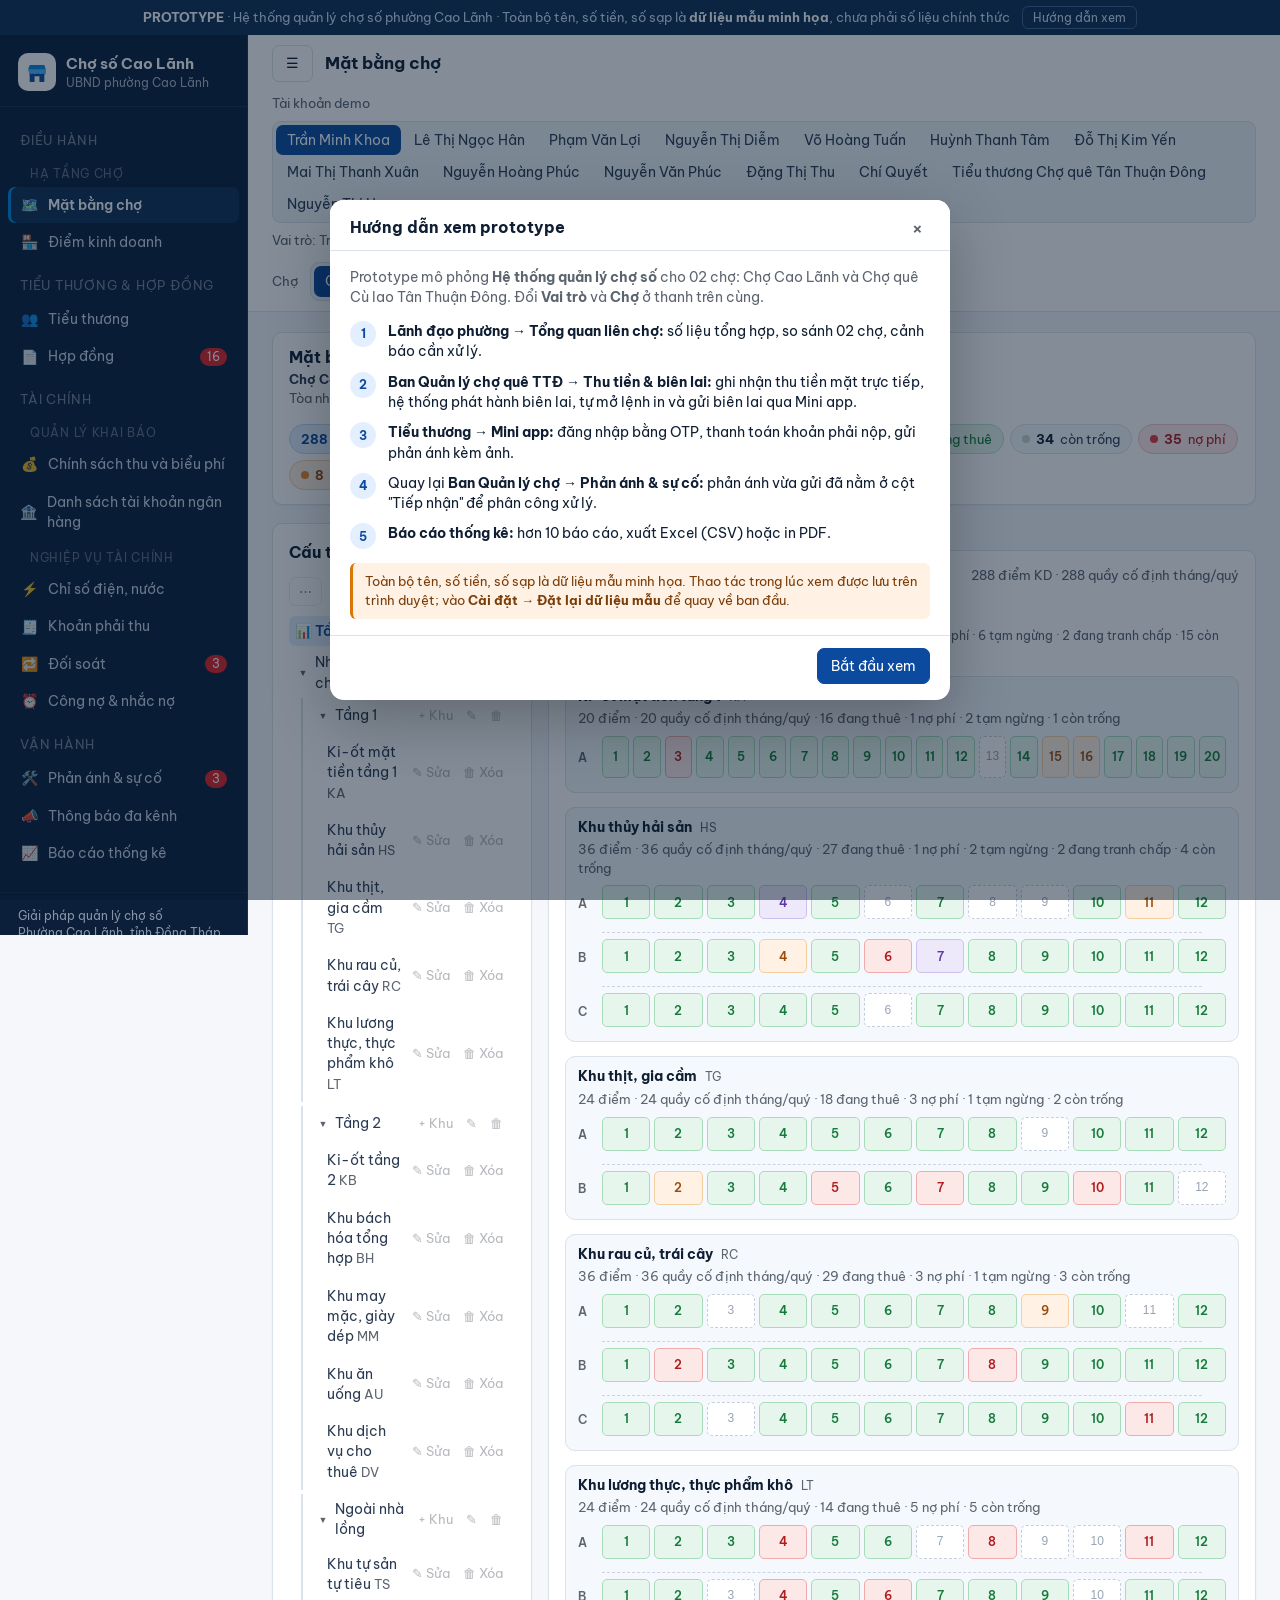
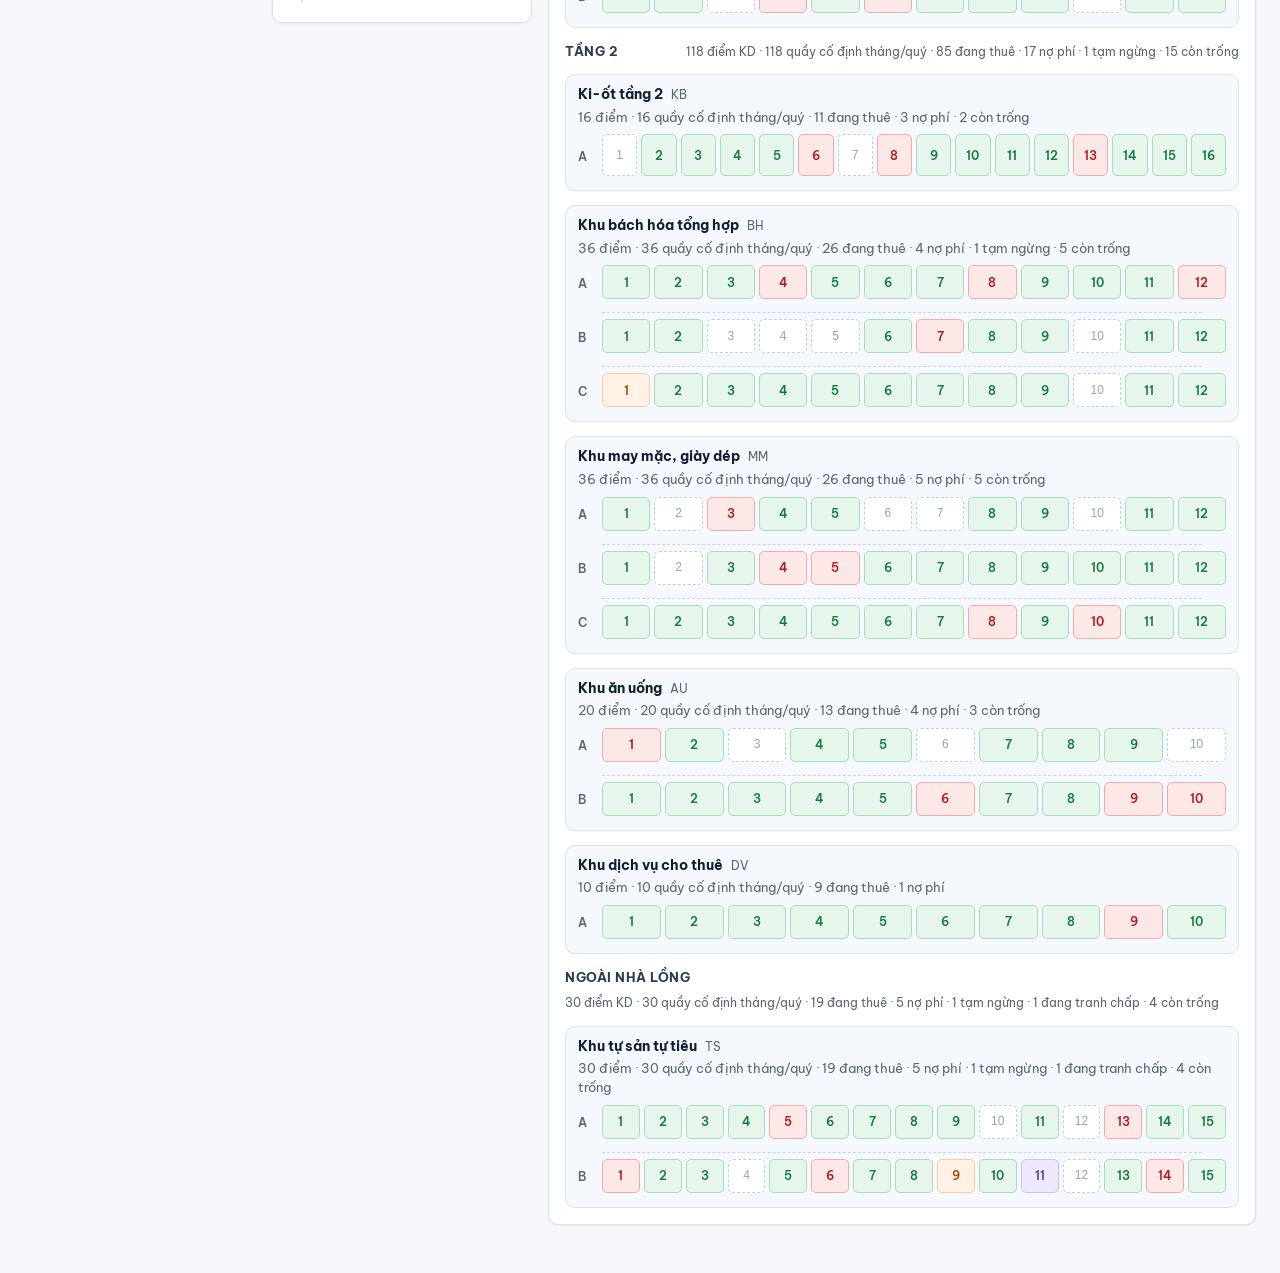
==== commit e72cc025: "save" ====
--- a/index.html
+++ b/index.html
@@ -60,6 +60,7 @@
   <script src="js/v-tieuthuong.js"></script>
   <script src="js/v-taichinh.js"></script>
   <script src="js/v-vanhanh.js"></script>
+  <script src="js/v-phiencho.js"></script>
   <script src="js/v-baocao-mau.js"></script>
   <script src="js/mini.js"></script>
 </body>
--- a/styles.css
+++ b/styles.css
@@ -233,9 +233,9 @@
 .m-card { background: #fff; border-radius: 14px; padding: 14px; border: 1px solid var(--line); }
 .m-due { background: linear-gradient(135deg, #0b4a9e, #1f6fd0); color: #fff; border: 0; }
 .m-due .amt { font-size: var(--font-size-kpi); font-weight: 800; margin: 4px 0 10px; }
-.m-tabs { display: grid; grid-template-columns: repeat(5, 1fr); border-top: 1px solid var(--line); background: #fff; }
-.m-tabs button { border: 0; background: transparent; padding: 8px 2px 10px; font-size: var(--font-size-xs); color: var(--muted); cursor: pointer; display: flex; flex-direction: column; align-items: center; gap: 2px; }
-.m-tabs button .i { font-size: 17px; line-height: 1; }
+.m-tabs { display: grid; grid-template-columns: repeat(6, minmax(0, 1fr)); border-top: 1px solid var(--line); background: #fff; }
+.m-tabs button { border: 0; background: transparent; padding: 8px 1px 10px; font-size: 11px; color: var(--muted); cursor: pointer; display: flex; flex-direction: column; align-items: center; gap: 2px; min-width: 0; }
+.m-tabs button .i { font-size: 16px; line-height: 1; }
 .m-tabs button.on { color: var(--brand); font-weight: 700; }
 .m-btn { width: 100%; border: 0; border-radius: 12px; padding: 12px; font-weight: 700; cursor: pointer; background: #fff; color: var(--brand); }
 .m-btn.solid { background: var(--brand); color: #fff; }
@@ -262,55 +262,10 @@
 .report-list button:hover { background: var(--surface-2); }
 .report-list button.on { background: var(--brand-soft); color: var(--brand); font-weight: 600; }
 
-/* ---------- Phiên chợ quê ---------- */
-.session-progress { display: grid; grid-template-columns: repeat(5, minmax(92px, 1fr)); gap: 8px; margin-bottom: 14px; overflow-x: auto; padding-bottom: 2px; }
-.session-progress.special { display: flex; align-items: center; gap: 8px; flex-wrap: wrap; }
-.session-step { border: 1px solid var(--line); background: var(--surface-2); border-radius: 8px; padding: 8px; min-width: 92px; color: var(--muted); }
-.session-step span { display: inline-grid; place-items: center; width: 20px; height: 20px; border-radius: 50%; border: 1px solid var(--line); background: #fff; font-size: var(--font-size-xs); margin-bottom: 5px; }
-.session-step b { display: block; font-size: var(--font-size-sm); font-weight: 600; line-height: 1.25; }
-.session-step.done { background: var(--brand-soft); color: var(--brand); border-color: #bfe0d6; }
-.session-step.done span { background: var(--brand); border-color: var(--brand); color: #fff; }
-.session-step.current { background: var(--warn-soft); color: #6f4d08; border-color: #f1d99d; }
-.session-step.current span { background: var(--warn); border-color: var(--warn); color: #fff; }
-.session-registrations { margin-top: 14px; border-top: 1px solid var(--line); padding-top: 14px; }
-.session-registrations h4 { font-size: var(--font-size-sm); margin-bottom: 8px; }
-.session-registrations .row { gap: 6px; flex-wrap: wrap; }
-.session-step small { display: block; font-weight: 400; color: var(--muted); line-height: 1.25; }
-.session-reg-head { display: flex; align-items: center; gap: 8px; flex-wrap: wrap; margin-bottom: 8px; }
-.session-reg-tabs { display: flex; gap: 6px; overflow-x: auto; padding: 10px 0 8px; }
-.session-reg-tab { border: 1px solid var(--line); background: var(--surface-2); color: var(--text); border-radius: 8px; padding: 7px 10px; white-space: nowrap; cursor: pointer; }
-.session-reg-tab span { display: inline-grid; place-items: center; min-width: 20px; height: 20px; margin-left: 4px; border-radius: 999px; background: #fff; color: var(--muted); font-size: var(--font-size-xs); }
-.session-reg-tab.active { background: var(--brand-soft); border-color: #bfe0d6; color: var(--brand); font-weight: 600; }
-.session-reg-tab.active span { background: var(--brand); color: #fff; }
-.session-reg-panel .tbl-wrap { width: 100%; overflow-x: auto; }
-.session-reg-panel .tbl { min-width: 880px; }
-.session-reg-name { min-width: 180px; }
-.session-reg-note { min-width: 180px; max-width: 320px; white-space: normal; }
-.session-reg-actions { display: flex; gap: 6px; flex-wrap: wrap; min-width: 210px; }
-.session-attendance { margin-top: 14px; border-top: 1px solid var(--line); padding-top: 14px; }
-.session-attendance-head { display: flex; align-items: center; gap: 8px; flex-wrap: wrap; margin-bottom: 8px; }
-.session-attendance-head h4 { font-size: var(--font-size-sm); margin: 0; }
-.session-attendance-summary { display: grid; grid-template-columns: repeat(4, minmax(128px, 1fr)); gap: 8px; margin: 10px 0; }
-.session-attendance-kpi { border: 1px solid var(--line); background: var(--surface-2); border-radius: 8px; padding: 8px; }
-.session-attendance-kpi.total { background: var(--brand-soft); border-color: #cfe8df; }
-.session-attendance-kpi.attended { background: #eef8f2; border-color: #bfe0cc; }
-.session-attendance-kpi.needs-action { background: var(--warn-soft); border-color: #ead38a; }
-.session-attendance-kpi.absent { background: #fff0f0; border-color: #f0c4c4; }
-.session-attendance-kpi span { display: block; color: var(--muted); font-size: var(--font-size-xs); }
-.session-attendance-kpi b { display: block; margin-top: 3px; font-size: var(--font-size-lg); }
-.session-attendance-tabs { display: flex; gap: 6px; overflow-x: auto; padding: 8px 0; }
-.session-attendance-tab { border: 1px solid var(--line); background: var(--surface-2); color: var(--text); border-radius: 8px; padding: 7px 10px; white-space: nowrap; cursor: pointer; }
-.session-attendance-tab span { display: inline-grid; place-items: center; min-width: 20px; height: 20px; margin-left: 4px; border-radius: 999px; background: #fff; color: var(--muted); font-size: var(--font-size-xs); }
-.session-attendance-tab.active { background: var(--brand-soft); border-color: #bfe0d6; color: var(--brand); font-weight: 600; }
-.session-attendance-tab.active span { background: var(--brand); color: #fff; }
-.session-attendance-table .tbl-wrap { width: 100%; overflow-x: auto; }
-.session-attendance-table .tbl { min-width: 920px; }
-
 @media (max-width: 1180px) {
   .kpis { grid-template-columns: repeat(2, minmax(0, 1fr)); }
   .g-main, .g3 { grid-template-columns: 1fr; }
   .mini-wrap { grid-template-columns: 1fr; }
-  .session-attendance-summary { grid-template-columns: repeat(2, minmax(0, 1fr)); }
 }
 @media (max-width: 860px) {
   .app { grid-template-columns: 1fr; }
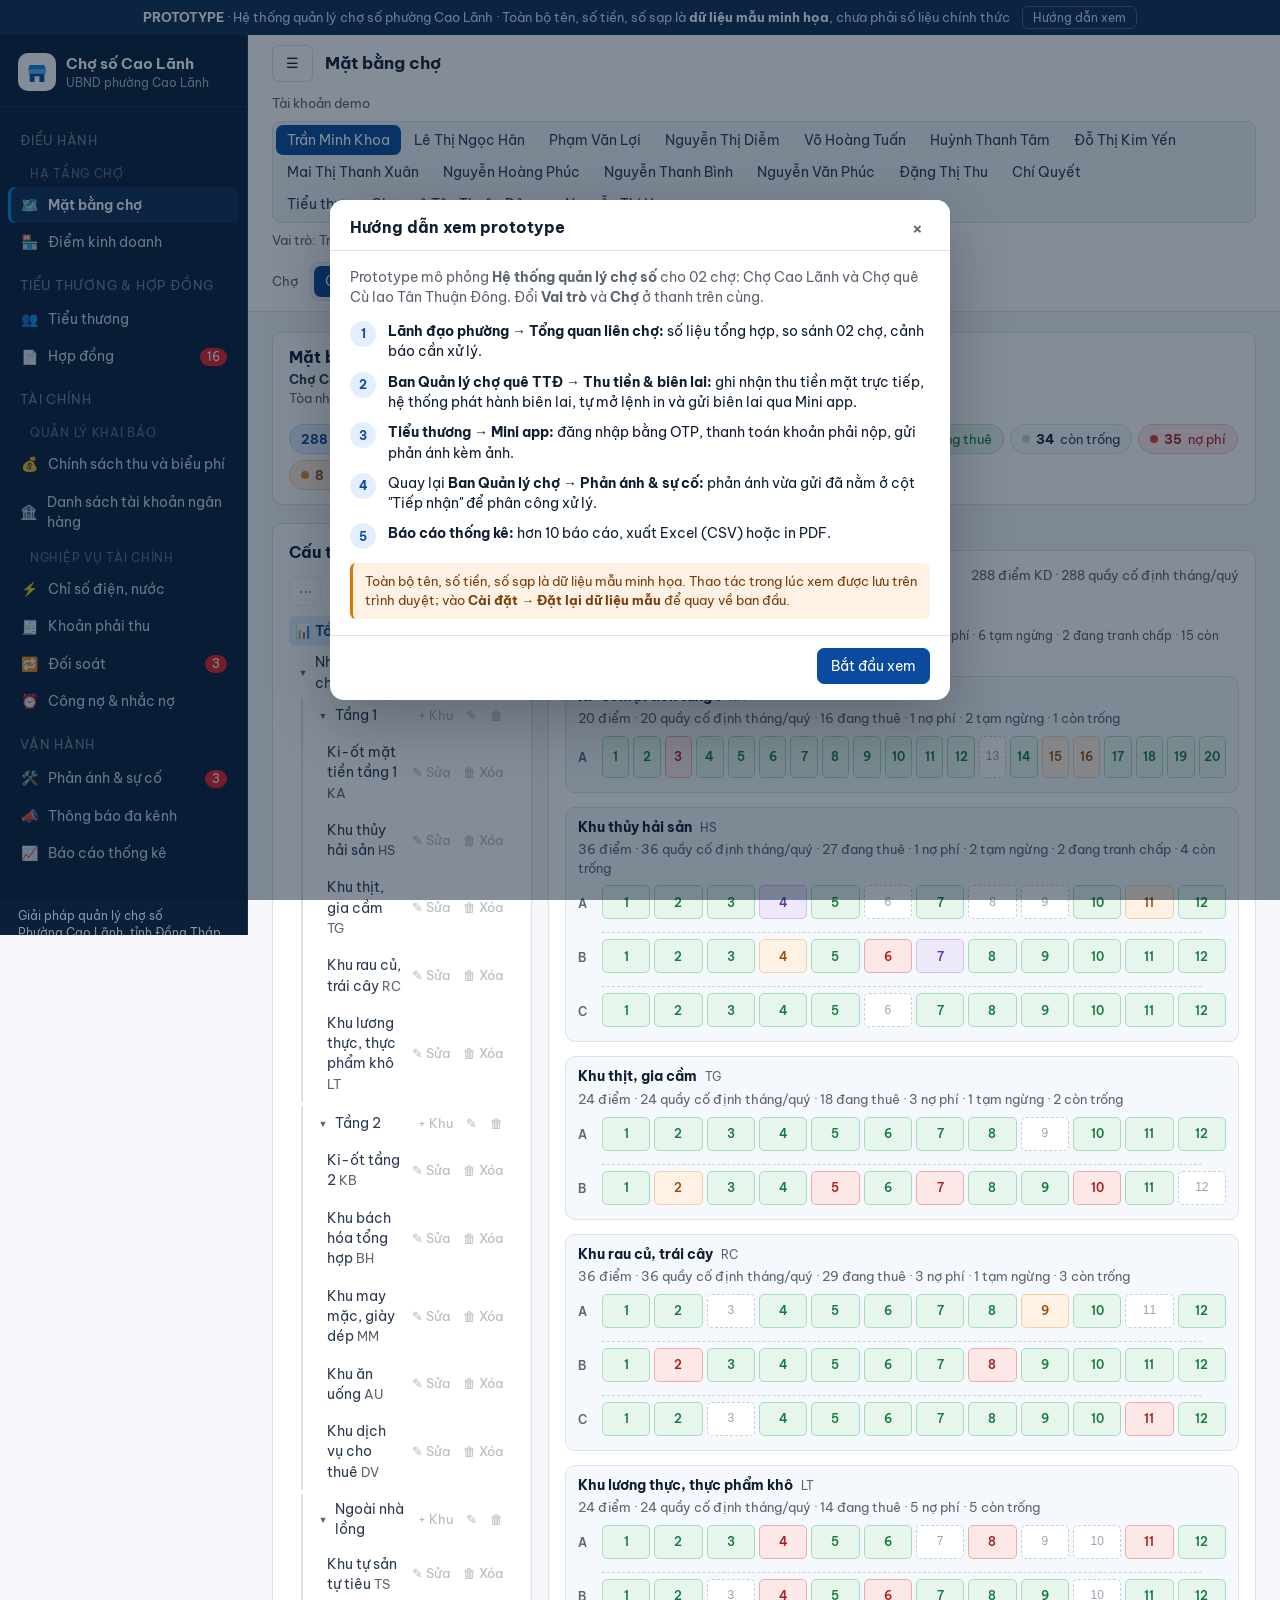
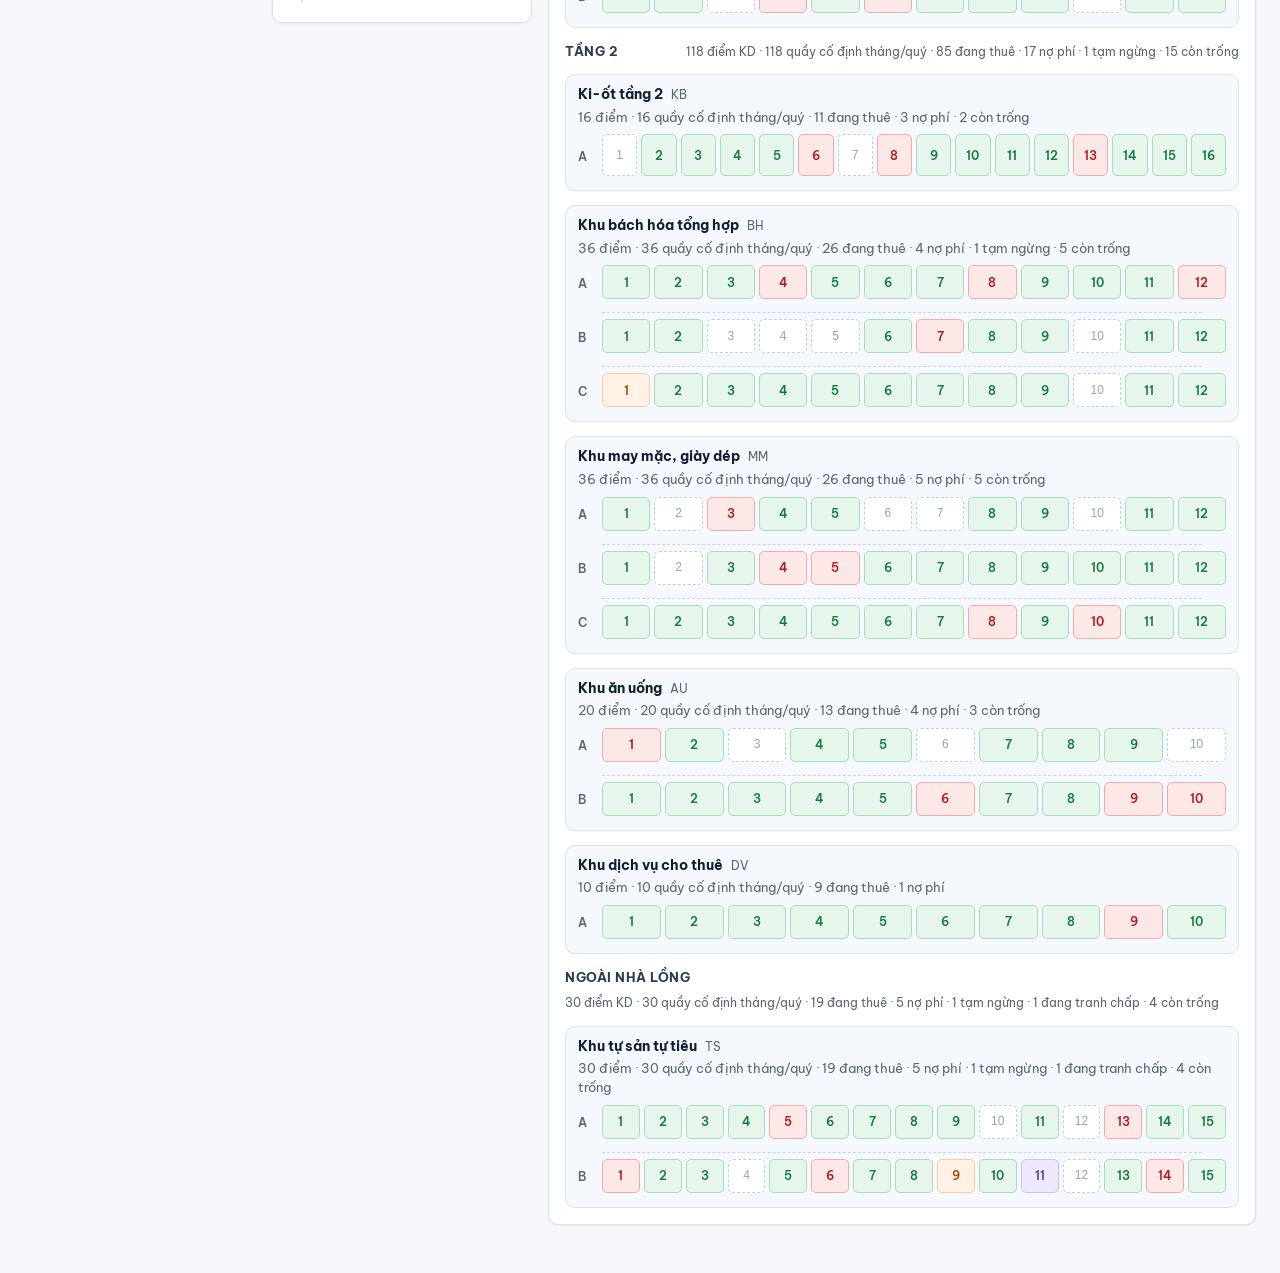
==== commit 7175ba46: "Nội dung commit của bạn" ====
--- a/index.html
+++ b/index.html
@@ -60,7 +60,6 @@
   <script src="js/v-tieuthuong.js"></script>
   <script src="js/v-taichinh.js"></script>
   <script src="js/v-vanhanh.js"></script>
-  <script src="js/v-phiencho.js"></script>
   <script src="js/v-baocao-mau.js"></script>
   <script src="js/mini.js"></script>
 </body>
--- a/styles.css
+++ b/styles.css
@@ -262,10 +262,55 @@
 .report-list button:hover { background: var(--surface-2); }
 .report-list button.on { background: var(--brand-soft); color: var(--brand); font-weight: 600; }
 
+/* ---------- Phiên chợ quê ---------- */
+.session-progress { display: grid; grid-template-columns: repeat(5, minmax(92px, 1fr)); gap: 8px; margin-bottom: 14px; overflow-x: auto; padding-bottom: 2px; }
+.session-progress.special { display: flex; align-items: center; gap: 8px; flex-wrap: wrap; }
+.session-step { border: 1px solid var(--line); background: var(--surface-2); border-radius: 8px; padding: 8px; min-width: 92px; color: var(--muted); }
+.session-step span { display: inline-grid; place-items: center; width: 20px; height: 20px; border-radius: 50%; border: 1px solid var(--line); background: #fff; font-size: var(--font-size-xs); margin-bottom: 5px; }
+.session-step b { display: block; font-size: var(--font-size-sm); font-weight: 600; line-height: 1.25; }
+.session-step.done { background: var(--brand-soft); color: var(--brand); border-color: #bfe0d6; }
+.session-step.done span { background: var(--brand); border-color: var(--brand); color: #fff; }
+.session-step.current { background: var(--warn-soft); color: #6f4d08; border-color: #f1d99d; }
+.session-step.current span { background: var(--warn); border-color: var(--warn); color: #fff; }
+.session-registrations { margin-top: 14px; border-top: 1px solid var(--line); padding-top: 14px; }
+.session-registrations h4 { font-size: var(--font-size-sm); margin-bottom: 8px; }
+.session-registrations .row { gap: 6px; flex-wrap: wrap; }
+.session-step small { display: block; font-weight: 400; color: var(--muted); line-height: 1.25; }
+.session-reg-head { display: flex; align-items: center; gap: 8px; flex-wrap: wrap; margin-bottom: 8px; }
+.session-reg-tabs { display: flex; gap: 6px; overflow-x: auto; padding: 10px 0 8px; }
+.session-reg-tab { border: 1px solid var(--line); background: var(--surface-2); color: var(--text); border-radius: 8px; padding: 7px 10px; white-space: nowrap; cursor: pointer; }
+.session-reg-tab span { display: inline-grid; place-items: center; min-width: 20px; height: 20px; margin-left: 4px; border-radius: 999px; background: #fff; color: var(--muted); font-size: var(--font-size-xs); }
+.session-reg-tab.active { background: var(--brand-soft); border-color: #bfe0d6; color: var(--brand); font-weight: 600; }
+.session-reg-tab.active span { background: var(--brand); color: #fff; }
+.session-reg-panel .tbl-wrap { width: 100%; overflow-x: auto; }
+.session-reg-panel .tbl { min-width: 880px; }
+.session-reg-name { min-width: 180px; }
+.session-reg-note { min-width: 180px; max-width: 320px; white-space: normal; }
+.session-reg-actions { display: flex; gap: 6px; flex-wrap: wrap; min-width: 210px; }
+.session-attendance { margin-top: 14px; border-top: 1px solid var(--line); padding-top: 14px; }
+.session-attendance-head { display: flex; align-items: center; gap: 8px; flex-wrap: wrap; margin-bottom: 8px; }
+.session-attendance-head h4 { font-size: var(--font-size-sm); margin: 0; }
+.session-attendance-summary { display: grid; grid-template-columns: repeat(4, minmax(128px, 1fr)); gap: 8px; margin: 10px 0; }
+.session-attendance-kpi { border: 1px solid var(--line); background: var(--surface-2); border-radius: 8px; padding: 8px; }
+.session-attendance-kpi.total { background: var(--brand-soft); border-color: #cfe8df; }
+.session-attendance-kpi.attended { background: #eef8f2; border-color: #bfe0cc; }
+.session-attendance-kpi.needs-action { background: var(--warn-soft); border-color: #ead38a; }
+.session-attendance-kpi.absent { background: #fff0f0; border-color: #f0c4c4; }
+.session-attendance-kpi span { display: block; color: var(--muted); font-size: var(--font-size-xs); }
+.session-attendance-kpi b { display: block; margin-top: 3px; font-size: var(--font-size-lg); }
+.session-attendance-tabs { display: flex; gap: 6px; overflow-x: auto; padding: 8px 0; }
+.session-attendance-tab { border: 1px solid var(--line); background: var(--surface-2); color: var(--text); border-radius: 8px; padding: 7px 10px; white-space: nowrap; cursor: pointer; }
+.session-attendance-tab span { display: inline-grid; place-items: center; min-width: 20px; height: 20px; margin-left: 4px; border-radius: 999px; background: #fff; color: var(--muted); font-size: var(--font-size-xs); }
+.session-attendance-tab.active { background: var(--brand-soft); border-color: #bfe0d6; color: var(--brand); font-weight: 600; }
+.session-attendance-tab.active span { background: var(--brand); color: #fff; }
+.session-attendance-table .tbl-wrap { width: 100%; overflow-x: auto; }
+.session-attendance-table .tbl { min-width: 920px; }
+
 @media (max-width: 1180px) {
   .kpis { grid-template-columns: repeat(2, minmax(0, 1fr)); }
   .g-main, .g3 { grid-template-columns: 1fr; }
   .mini-wrap { grid-template-columns: 1fr; }
+  .session-attendance-summary { grid-template-columns: repeat(2, minmax(0, 1fr)); }
 }
 @media (max-width: 860px) {
   .app { grid-template-columns: 1fr; }
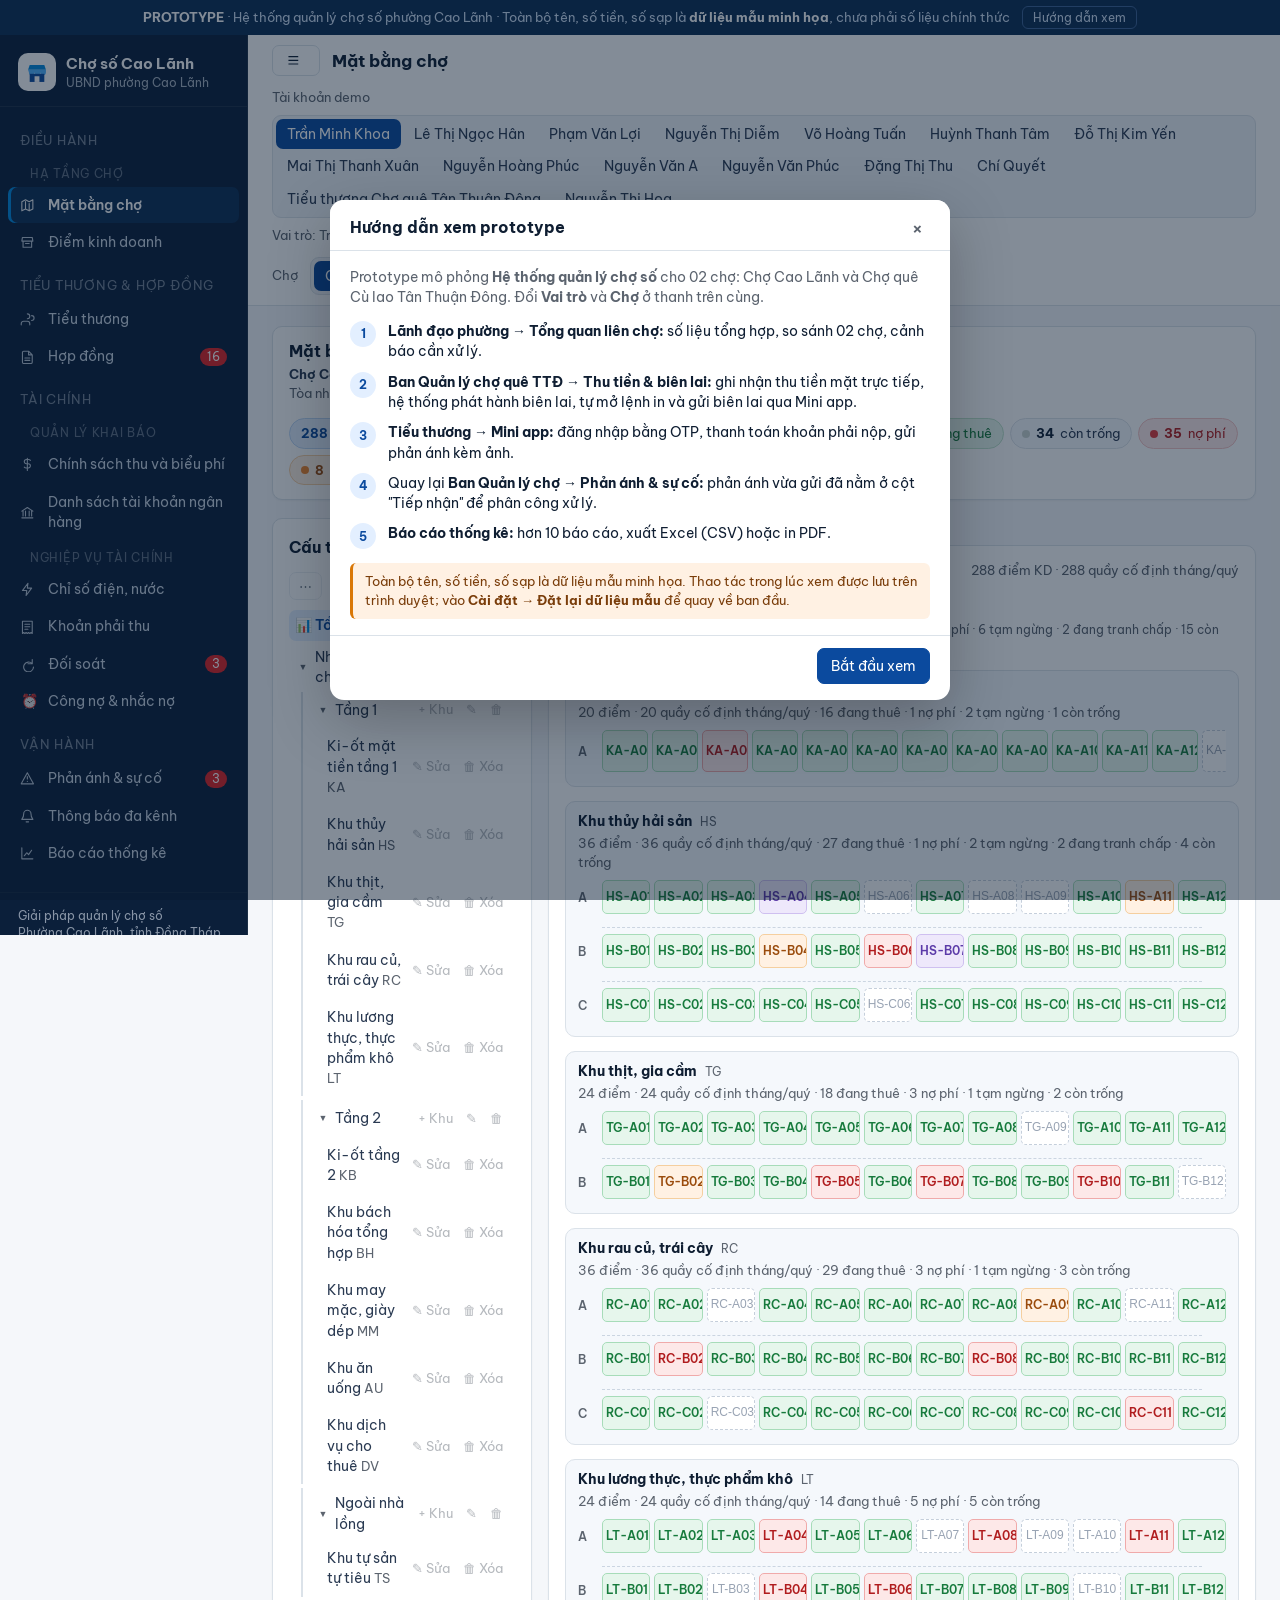
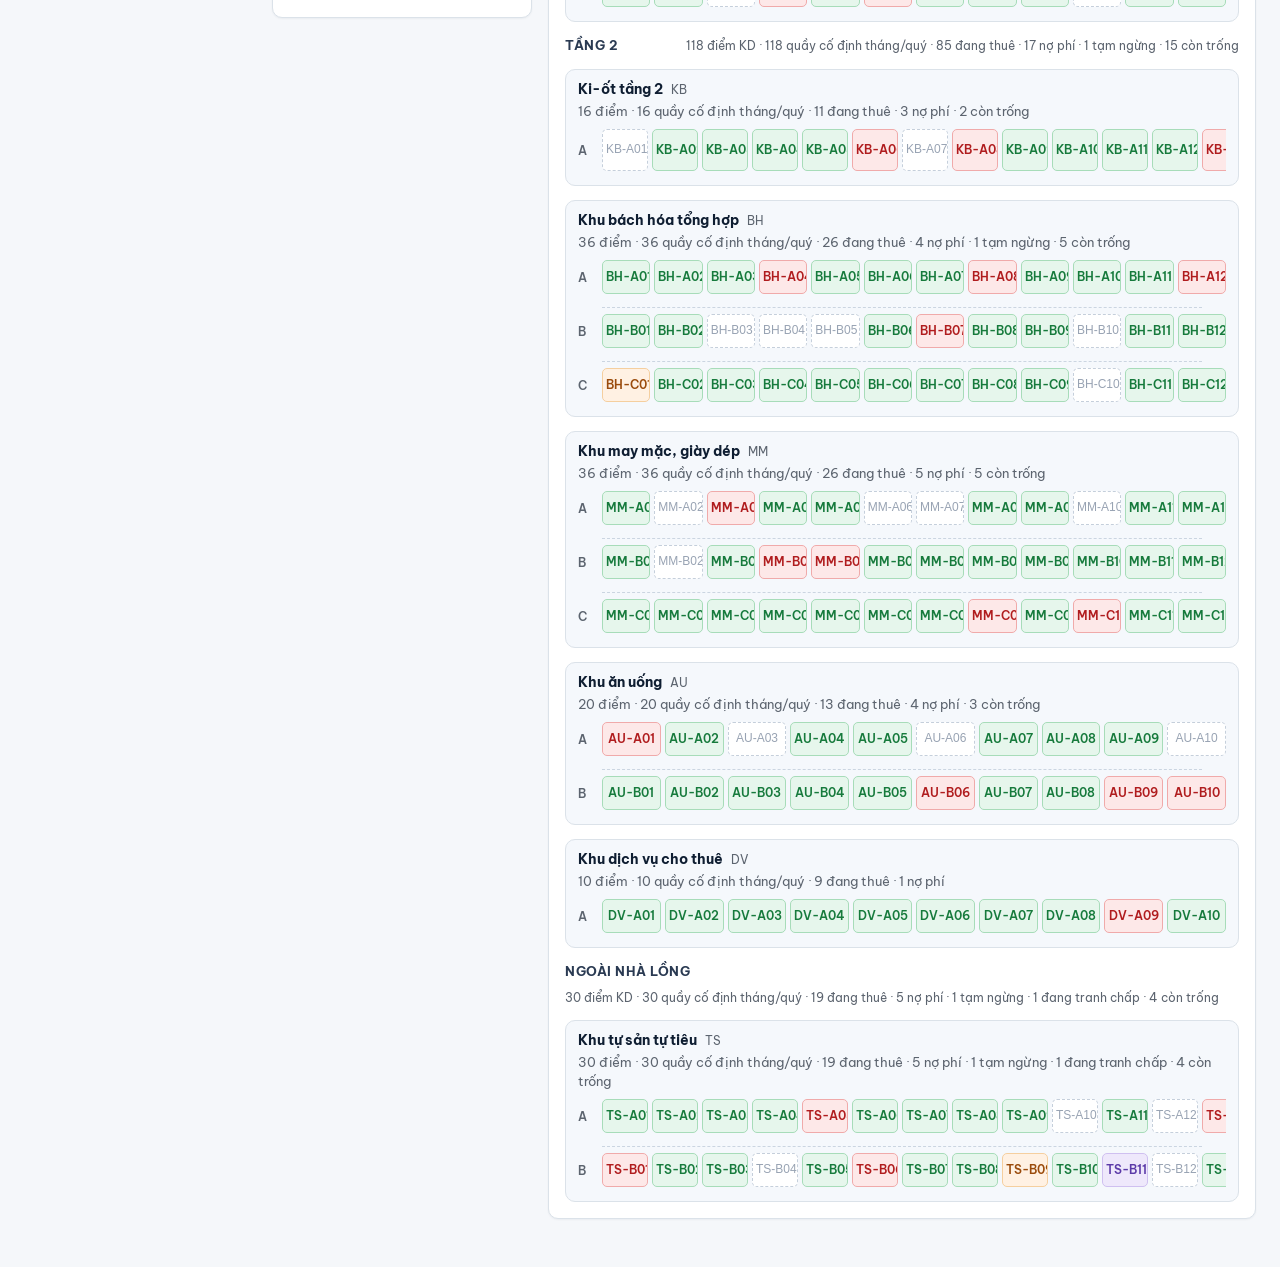
==== commit 762493e6: "feat: update market workflows, meter readings and vehicle management" ====
--- a/index.html
+++ b/index.html
@@ -9,7 +9,7 @@
   <link rel="preconnect" href="https://fonts.gstatic.com" crossorigin>
   <link href="https://fonts.googleapis.com/css2?family=Be+Vietnam+Pro:wght@400;500;600;700;800&display=swap" rel="stylesheet">
   <link rel="stylesheet" href="styles.css">
-  <link rel="icon" href="data:image/svg+xml,<svg xmlns='http://www.w3.org/2000/svg' viewBox='0 0 100 100'><text y='.9em' font-size='90'>🪷</text></svg>">
+  <link rel="icon" href="data:image/svg+xml,<svg xmlns='http://www.w3.org/2000/svg' viewBox='0 0 24 24' fill='none' stroke='%230b4a9e' stroke-width='2'><path d='M3 10h18M5 10v10h14V10M4 4h16l1 6H3l1-6Z'/></svg>">
 </head>
 <body>
   <div class="demo-banner">
@@ -32,7 +32,7 @@
     </aside>
     <div class="main">
       <header class="topbar">
-        <button class="btn menu-toggle" type="button" data-act="menu" aria-label="Mở menu">☰</button>
+        <button class="btn menu-toggle" type="button" data-act="menu" aria-label="Mở menu"><svg class="ui-icon" viewBox="0 0 24 24" fill="none" stroke="currentColor" stroke-width="1.8" aria-hidden="true"><path d="M4 6h16M4 12h16M4 18h16"/></svg></button>
         <h1 id="page-title">Tổng quan</h1>
         <div class="row">
           <span class="label-sm">Tài khoản demo</span>
@@ -58,6 +58,7 @@
   <script src="js/v-dieuhanh.js"></script>
   <script src="js/v-cautruc.js"></script>
   <script src="js/v-tieuthuong.js"></script>
+  <script src="js/vehicles.js"></script>
   <script src="js/v-taichinh.js"></script>
   <script src="js/v-vanhanh.js"></script>
   <script src="js/v-baocao-mau.js"></script>
--- a/styles.css
+++ b/styles.css
@@ -93,6 +93,7 @@
 .grid { display: grid; gap: 16px; }
 .g2 { grid-template-columns: repeat(2, minmax(0, 1fr)); }
 .g3 { grid-template-columns: repeat(3, minmax(0, 1fr)); }
+.g4 { grid-template-columns: repeat(5, minmax(0, 1fr)); }
 .g-main { grid-template-columns: minmax(0, 1.65fr) minmax(0, 1fr); }
 .kpis { display: grid; grid-template-columns: repeat(4, minmax(0, 1fr)); gap: 14px; }
 .kpi { padding: 14px 16px; }
@@ -112,6 +113,16 @@
 .btn.danger { color: var(--danger); border-color: #f3c2c2; }
 .btn.sm { padding: 4px 9px; font-size: var(--font-size-sm); }
 .btn:disabled { opacity: .5; cursor: not-allowed; }
+.request-create-menu { position: relative; z-index: 8; }
+.request-create-menu > summary { list-style: none; }
+.request-create-menu > summary::-webkit-details-marker { display: none; }
+.request-create-menu > summary span { font-size: var(--font-size-sm); transition: transform .16s ease; }
+.request-create-menu[open] > summary span { transform: rotate(180deg); }
+.request-create-menu-list { position: absolute; right: 0; top: calc(100% + 6px); width: 258px; padding: 6px; background: var(--surface); border: 1px solid var(--line); border-radius: 10px; box-shadow: 0 10px 24px rgba(15,30,50,.16); }
+.request-create-item { width: 100%; border: 0; background: transparent; border-radius: 7px; padding: 9px 10px; text-align: left; cursor: pointer; color: var(--ink); display: flex; flex-direction: column; gap: 2px; }
+.request-create-item:hover { background: var(--brand-soft); }
+.request-create-item b { font-size: var(--font-size-base); }
+.request-create-item span { color: var(--muted); font-size: var(--font-size-sm); line-height: 1.35; }
 .row { display: flex; gap: 8px; align-items: center; flex-wrap: wrap; }
 .spacer { flex: 1; }
 .input, select.input, textarea.input { border: 1px solid var(--line); background: #fff; border-radius: 8px; padding: 7px 10px; font-size: var(--font-size-base); min-width: 0; }
@@ -135,6 +146,10 @@
 .tag .dot { width: 8px; height: 8px; border-radius: 50%; }
 .tag.ok { background: #e6f6ec; border-color: #bfe3cb; color: #167a3c; }
 .tag.warn { background: var(--warn-soft); border-color: #f7cfa3; color: #9a4b0c; }
+
+/* Trader vehicle registration + contract vehicle-fee snapshot (prototype V1). */
+.vehicle-list{display:grid;gap:8px}.vehicle-row{display:flex;align-items:center;gap:10px;padding:10px 0;border-top:1px solid var(--line,#e8ecef)}.vehicle-row:first-child{border-top:0}.vehicle-row small,.contract-vehicle-option small{display:block;color:var(--muted,#667085);margin-top:2px}.vehicle-row.is-inactive{opacity:.62}.vehicle-icon{font-size:22px}.contract-vehicle-panel{margin-top:14px;border:1px solid var(--line,#e3e8ee);border-radius:10px;padding:12px;background:#fbfcfd}.contract-vehicle-head{display:flex;align-items:baseline;justify-content:space-between;gap:12px;margin-bottom:8px}.contract-vehicle-head small{color:var(--muted,#667085)}.contract-vehicle-option{display:flex;gap:9px;align-items:flex-start;padding:9px 0;border-top:1px solid var(--line,#e8ecef);cursor:pointer}.contract-vehicle-option input{margin-top:4px}.contract-vehicle-option.no-price{cursor:not-allowed;opacity:.78}.contract-vehicle-option .vehicle-fee{font-weight:600;color:#176b3a}.contract-vehicle-option.no-price .vehicle-fee{color:#a66000}.contract-vehicle-total{text-align:right;border-top:1px dashed var(--line,#dce3e8);padding-top:10px;margin-top:4px;color:var(--muted,#667085)}
+.contract-vehicle-snapshot{margin-top:9px;padding-top:8px;border-top:1px dashed var(--line,#dce3e8);line-height:1.65}
 .tag.danger { background: var(--danger-soft); border-color: #f3c2c2; color: #b01c1e; }
 .tag.info { background: var(--brand-soft); border-color: #bcd6f5; color: var(--brand); }
 .tag.purple { background: #eee8fb; border-color: #d5c7f3; color: #5b3aa8; }
@@ -159,13 +174,17 @@
 .plan-section h4 span { font-weight: 400; font-size: var(--font-size-xs); color: var(--muted); }
 .plan-row { display: flex; align-items: center; gap: 6px; margin-top: 5px; }
 .plan-row .rl { width: 18px; font-size: var(--font-size-xs); color: var(--muted); font-weight: 600; flex: none; }
-.cells { display: grid; grid-template-columns: repeat(var(--n), minmax(26px, 1fr)); gap: 4px; flex: 1; min-width: 0; overflow-x: auto; padding-bottom: 2px; }
+/* minmax nâng từ 26px → 46px (MINI_APP_SPLIT_AND_FLOORPLAN_CODE_REPORT.md mục "Sơ đồ"): đủ chỗ cho
+   mã điểm thật (vd "KA-A01", "RC-A01") thay vì số thứ tự 1 chữ số như trước — .cells vẫn overflow-x
+   auto sẵn có nên hàng nào vượt bề rộng khả dụng tự cuộn ngang, không phá layout/kích thước khu. */
+.cells { display: grid; grid-template-columns: repeat(var(--n), minmax(46px, 1fr)); gap: 4px; flex: 1; min-width: 0; overflow-x: auto; padding-bottom: 2px; }
 .card, .card-b, .plan-section { min-width: 0; }
 .g-report { grid-template-columns: minmax(200px, 260px) minmax(0, 1fr); align-items: start; }
 @media (max-width: 860px) { .g-report { grid-template-columns: 1fr; } }
 .cell {
   height: 34px; border-radius: 5px; border: 1px solid rgba(0,0,0,.08); cursor: pointer; font-size: var(--font-size-xs); font-weight: 600;
-  color: #fff; display: grid; place-items: center; padding: 0; min-width: 26px; transition: transform .08s;
+  color: #fff; display: grid; place-items: center; padding: 0 3px; min-width: 46px; transition: transform .08s;
+  white-space: nowrap; overflow: hidden; text-overflow: ellipsis;
 }
 .cell:hover { transform: translateY(-1px); box-shadow: 0 2px 6px rgba(0,0,0,.18); }
 .cell.s-thue { background: #20a04e; }
@@ -203,7 +222,69 @@
 .modal-h h3 { font-size: var(--font-size-md); font-weight: 700; margin-right: auto; }
 .modal-b { padding: 16px 20px; }
 .modal-f { padding: 12px 20px 16px; display: flex; gap: 8px; justify-content: flex-end; flex-wrap: wrap; border-top: 1px solid var(--line); }
+
+/* Contract dossier detail: compact, scan-friendly layout used by the Contract view. */
+.contract-detail-body { padding-top: 12px; }
+.contract-detail-grid { display: grid; grid-template-columns: 1fr 1fr; gap: 12px; }
+.contract-detail-section { border: 1px solid #dce7f3; border-radius: 9px; padding: 10px; background: #f9fcff; min-width: 0; }
+.contract-detail-section h4 { display: flex; align-items: center; gap: 7px; color: #183153; font-size: var(--font-size-sm); margin: 0 0 8px; }
+.contract-detail-section h4 .ui-icon { width: 18px; height: 18px; color: #258af0; }
+.contract-amber { background: #fffcf5; border-color: #f3e7ca; }
+.contract-amber h4 .ui-icon { color: #f49b24; }
+.contract-mint { background: #f4fffd; border-color: #d5eee9; }
+.contract-mint h4 .ui-icon { color: #13a68b; }
+.contract-sky { background: #f4f9ff; border-color: #dceafb; }
+.contract-purple { margin-top: 12px; background: #fbf9ff; border-color: #e6ddfb; }
+.contract-purple h4 .ui-icon { color: #9858f4; }
+.contract-history-section { margin-top: 12px; background: #f7fbff; border-color: #dceaf5; }
+.contract-history-section h4 .ui-icon { color: #1d9be8; }
+.contract-detail-kv { display: grid; grid-template-columns: 42% minmax(0, 1fr); margin: 0; font-size: var(--font-size-sm); background: #fff; border: 1px solid #e7edf4; border-radius: 6px; overflow: hidden; }
+.contract-detail-kv dt, .contract-detail-kv dd { padding: 5px 7px; margin: 0; border-bottom: 1px solid #edf1f5; }
+.contract-detail-kv dt { color: #52657a; background: rgba(248,250,253,.8); }
+.contract-detail-kv dd { font-weight: 500; }
+.contract-detail-kv dt:nth-last-of-type(1), .contract-detail-kv dd:last-child { border-bottom: 0; }
+.contract-section-action { margin-top: 8px; }
+.contract-section-action .btn { border-color: #82b9ea; color: #155b99; background: #fff; }
+.contract-danger-text { color: #d52e31; }.contract-warn-text { color: #bd7916; }
+.contract-empty-copy, .contract-copy { display: flex; align-items: center; gap: 9px; background: #fff; border: 1px solid #e6eaf1; border-radius: 7px; padding: 9px; font-size: var(--font-size-sm); }
+.contract-empty-copy > span, .contract-copy-icon { color: #8c66d7; }.contract-empty-copy div, .contract-copy > span:nth-child(2) { display: grid; gap: 2px; flex: 1; }.contract-empty-copy small, .contract-copy small { color: var(--muted); }
+.contract-add-copy { margin-top: 8px; float: right; border-color: #7bb3ec; color: #155b99; background: #fff; }
+.contract-copy-list { display: grid; gap: 6px; }.contract-history { font-size: var(--font-size-xs); }.contract-history th, .contract-history td { padding: 5px 7px; }
+.contract-detail-footer { justify-content: center; }.contract-detail-footer .btn.primary { background: #0c6caf; }
+.contract-status-filter { width: 190px; flex: none; }
+
+/* Meter reading V1 */
+.meter-title h2 { margin: 0; font-size: var(--font-size-lg); color: #15335a; }.meter-title p { margin: 5px 0 0; color: var(--muted); font-size: var(--font-size-sm); }.meter-type-filter { width: 130px; flex: none; }.meter-search { width: 270px; flex: none; }
+.meter-modal { display: grid; gap: 10px; }.meter-section { border: 1px solid #dce7f2; border-radius: 8px; padding: 10px; background: #f9fcff; }.meter-section h4 { margin: 0 0 8px; color: #193453; font-size: var(--font-size-sm); }.meter-section .kv { grid-template-columns: 145px 1fr; }.meter-section .kv dt, .meter-section .kv dd { padding: 3px 0; }.meter-consumption { margin-top: 9px; padding: 9px; background: #eef8f3; border: 1px solid #cbead9; color: #176446; border-radius: 7px; font-size: var(--font-size-sm); }.meter-consumption.danger { background: #fff2f2; border-color: #f2c7c7; color: #c52d34; }.meter-evidence { display: flex; align-items: center; gap: 8px; border: 1px solid #dfe8f0; background: #fff; border-radius: 7px; padding: 8px; font-size: var(--font-size-sm); }.meter-evidence > .ui-icon { color: #6989ae; }.meter-evidence span { display: grid; gap: 2px; flex: 1; }.meter-evidence small { color: var(--muted); }
+.mr-v2-modal .meter-section { background:#fbfdff; }.mr-image-preview { display:block; max-width:100%; max-height:230px; margin:0 auto; border-radius:8px; border:1px solid #dce6ef; object-fit:contain; }.mr-image-placeholder { min-height:94px; display:grid; place-items:center; align-content:center; gap:5px; color:#718199; background:#f5f8fb; border:1px dashed #b9c9d9; border-radius:8px; font-size:var(--font-size-sm); }.mr-image-placeholder small { color:var(--muted); }.mr-detail-preview { margin-top:9px; min-height:42px; display:flex; align-items:center; justify-content:center; color:#6f8094; background:#f5f8fb; border:1px dashed #c3d0dd; border-radius:7px; padding:8px; font-size:var(--font-size-xs); }.mr-detail-preview img { max-height:170px; max-width:100%; border-radius:6px; }
+@media (max-width: 680px) { .meter-search, .meter-type-filter { width: 100%; }.meter-section .kv { grid-template-columns: 1fr; gap: 2px; } }
+@media (max-width: 680px) { .contract-detail-grid { grid-template-columns: 1fr; }.contract-detail-kv { grid-template-columns: 1fr; }.contract-detail-kv dt { padding-bottom: 1px; border-bottom: 0; }.contract-detail-kv dd { padding-top: 1px; }.contract-add-copy { float: none; } }
+
+/* Contract liquidation confirmation — structured decision dialog. */
+.liquidate-head { padding: 18px 22px; display: flex; align-items: center; gap: 12px; border-bottom: 1px solid var(--line); }
+.liquidate-head-icon { width: 50px; height: 50px; border-radius: 9px; display: grid; place-items: center; background: #e9f3ff; color: #1876d2; }.liquidate-head-icon .ui-icon { width: 28px; height: 28px; }
+.liquidate-head h3 { margin: 0; font-size: 22px; color: #10243f; }.liquidate-head p { margin: 3px 0 0; color: #52657a; font-size: var(--font-size-sm); }.liquidate-head .x { margin-left: auto; align-self: flex-start; }
+.liquidate-body { padding-top: 12px; }.liquidate-info { border: 1px solid #dbe7f5; border-radius: 9px; background: #f7fbff; padding: 12px; }.liquidate-info h4, .liquidate-conditions h4 { display: flex; align-items: center; gap: 8px; margin: 0 0 10px; color: #1e304a; }.liquidate-info h4 .ui-icon { color: #184e87; }.liquidate-info-grid { display: grid; grid-template-columns: 1fr 1fr; gap: 24px; }.liquidate-info-grid .kv { grid-template-columns: 150px 1fr; }.liquidate-info-grid .kv dt, .liquidate-info-grid .kv dd { padding: 2px 0; }
+.liquidate-notice, .liquidate-warning { display: flex; align-items: flex-start; gap: 10px; padding: 10px 12px; margin: 10px 0; border-radius: 8px; font-size: var(--font-size-sm); }.liquidate-notice { background: #edf6ff; border: 1px solid #cfe5fb; color: #193b65; }.liquidate-notice > .ui-icon { color: #1b78d3; width: 24px; height: 24px; flex: none; }.liquidate-notice small, .liquidate-warning small { display: block; margin-top: 3px; color: #52657a; }
+.liquidate-conditions h4 .ui-icon { color: #118667; }.liquidate-check-list { border: 1px solid #dce5ef; border-radius: 8px; overflow: hidden; }.liquidate-check { display: grid; grid-template-columns: 34px minmax(0,1fr) auto auto; align-items: center; gap: 10px; padding: 9px 12px; border-bottom: 1px solid #e7edf3; }.liquidate-check:last-child { border-bottom: 0; }.liquidate-check-icon { width: 25px; height: 25px; border-radius: 50%; display: grid; place-items: center; background: #37b98d; color: #fff; font-weight: 800; }.liquidate-check b { display: block; color: #1e304a; font-size: var(--font-size-sm); }.liquidate-check small { display: block; color: #6a7890; margin-top: 2px; font-size: var(--font-size-xs); }.liquidate-check .btn { min-width: 102px; border-color: #d3deec; color: #1d5792; background: #fff; }
+.liquidate-note { margin-top: 11px; }.liquidate-note label { font-weight: 700; }.liquidate-warning { background: #fff7e6; border: 1px solid #ffebbf; color: #914b0f; margin-bottom: 0; }.liquidate-warning > .ui-icon { color: #f4a23b; width: 24px; height: 24px; flex: none; }.liquidate-footer { justify-content: flex-end; }.liquidate-footer .btn.danger { background: #d94348; border-color: #d94348; }
+@media (max-width: 680px) { .liquidate-info-grid { grid-template-columns: 1fr; gap: 8px; }.liquidate-info-grid .kv { grid-template-columns: 1fr; gap: 2px; }.liquidate-check { grid-template-columns: 30px minmax(0,1fr); }.liquidate-check .tag, .liquidate-check .btn { grid-column: 2; justify-self: start; }.liquidate-head h3 { font-size: 19px; } }
+
+/* Contract termination confirmation — mirrors the document-led V1 workflow. */
+.terminate-head { padding: 13px 20px; display:flex; align-items:center; gap:10px; border-bottom:1px solid var(--line); }.terminate-head-icon { width:34px; height:34px; border-radius:7px; background:#fff0f0; color:#df3c41; display:grid; place-items:center; }.terminate-head-icon .ui-icon { width:21px; height:21px; }.terminate-head h3 { margin:0; color:#142842; font-size:18px; }.terminate-head p { margin:2px 0 0; color:#65748a; font-size:var(--font-size-xs); }.terminate-head .x { margin-left:auto; align-self:flex-start; }
+.terminate-body { padding-top:10px; }.terminate-info, .terminate-section { border:1px solid #dbe7f5; background:#f8fbff; border-radius:7px; padding:10px; margin-bottom:10px; }.terminate-info h4, .terminate-section h4 { display:flex; align-items:center; gap:7px; margin:0 0 8px; font-size:var(--font-size-sm); color:#20324b; }.terminate-info h4 .ui-icon { color:#1e609f; }.terminate-section h4 .ui-icon { color:#e44748; }.terminate-info-grid { display:grid; grid-template-columns:1fr 1fr; gap:20px; }.terminate-info-grid .kv { grid-template-columns:126px 1fr; }.terminate-info-grid .kv dt, .terminate-info-grid .kv dd { padding:2px 0; }.terminate-view-contract { margin:8px 0 0 calc(50% + 10px); border-color:#81b4e6; color:#185890; background:#fff; }
+.terminate-form-grid { display:grid; grid-template-columns:1fr 1fr; gap:10px; }.terminate-section .field { margin-top:9px; }.terminate-section .field:first-of-type { margin-top:0; }.terminate-section label b { color:#de3e43; }.terminate-files h4 .ui-icon { color:#2183e5; }.terminate-file-add { border:1px dashed #aac9eb; border-radius:7px; padding:8px; background:#fff; display:flex; align-items:center; gap:10px; }.terminate-file-add .btn { color:#1970c6; border-color:#9bc4ef; background:#f8fcff; }.terminate-file-add span { color:#75839a; font-size:var(--font-size-xs); }.terminate-file-row { display:flex; align-items:center; gap:9px; padding:8px; margin-top:7px; border:1px solid #e0e8f0; border-radius:6px; background:#fff; }.terminate-file-row > .ui-icon { color:#8293a9; width:22px; height:22px; }.terminate-file-row div { flex:1; display:grid; gap:2px; font-size:var(--font-size-xs); }.terminate-file-row small { color:#718097; }.terminate-file-row .btn { color:#d44247; border-color:#f0c4c6; }.terminate-note h4 .ui-icon { color:#1d98e4; }.terminate-warning { display:flex; align-items:flex-start; gap:9px; padding:9px 11px; color:#a34f0d; background:#fff6e6; border:1px solid #ffebc6; border-radius:7px; font-size:var(--font-size-xs); }.terminate-warning > .ui-icon { color:#ed970f; width:22px; height:22px; flex:none; }.terminate-warning small { display:block; margin-top:3px; color:#ae641f; }.terminate-footer .btn.danger { background:#df3e47; border-color:#df3e47; }
+@media (max-width:680px) { .terminate-info-grid, .terminate-form-grid { grid-template-columns:1fr; gap:8px; }.terminate-info-grid .kv { grid-template-columns:1fr; gap:2px; }.terminate-view-contract { margin-left:0; }.terminate-file-add { align-items:flex-start; flex-direction:column; } }
+
+/* Liquidation V2: system-verified obligations separated from BQL confirmations. */
+.liquidation-v2 .liquidate-notice { margin: 10px 0; }.liquidation-group, .liquidation-docs { border: 1px solid #dce5ef; border-radius: 8px; background: #fff; margin-top: 10px; overflow: hidden; }.liquidation-group h4, .liquidation-docs h4 { margin: 0; padding: 9px 11px; background: #f8fbfe; border-bottom: 1px solid #e4ebf2; color: #21344f; font-size: var(--font-size-sm); }.liquidate-system-row { display: grid; grid-template-columns: 28px minmax(0,1fr) auto auto; align-items: center; gap: 9px; padding: 8px 11px; border-bottom: 1px solid #edf1f5; }.liquidate-system-row:last-child, .liquidate-manual-row:last-child { border-bottom: 0; }.system-ok, .system-warn { width: 23px; height: 23px; border-radius: 50%; display:grid; place-items:center; color:#fff; font-weight:800; }.system-ok { background:#35b388; }.system-warn { background:#e5a129; }.liquidate-system-row b, .liquidate-manual-row b { display:block; font-size:var(--font-size-sm); color:#25374f; }.liquidate-system-row small, .liquidate-manual-row small { display:block; margin-top:2px; font-size:var(--font-size-xs); color:#6d7c91; }.liquidate-system-row .btn { color:#1e5c9a; border-color:#d4dfec; background:#fff; }
+.liquidate-manual-row { display:grid; grid-template-columns: 22px minmax(0,1fr); align-items:start; gap:9px; cursor:pointer; padding:8px 11px; border-bottom:1px solid #edf1f5; }.liquidate-manual-row input { position:absolute; opacity:0; }.liquidate-manual-row > span { width:18px; height:18px; border:1.5px solid #a9bacd; border-radius:4px; margin-top:2px; background:#fff; }.liquidate-manual-row input:checked + span { background:#2eaa82; border-color:#2eaa82; }.liquidate-manual-row input:checked + span::after { content:'✓'; display:grid; place-items:center; height:100%; color:#fff; font-size:12px; font-weight:800; }
+.liquidation-docs h4 { display:flex; align-items:center; gap:7px; }.liquidation-docs h4 .ui-icon { color:#316fd2; }.liquidation-doc-actions { padding:9px 11px; display:flex; gap:7px; flex-wrap:wrap; }.liquidation-doc-actions .btn { color:#175c9f; border-color:#a8c8e8; background:#fff; }.liquidation-no-copy { margin:0 11px 11px; border:1px dashed #b9cce0; border-radius:6px; padding:9px; color:#6f7d90; font-size:var(--font-size-xs); background:#fafcff; }.liquidation-copy-list { padding:0 11px 5px; display:grid; gap:6px; }.liquidation-copy-list > div { display:flex; align-items:center; gap:7px; border:1px solid #e0e8ef; border-radius:6px; padding:7px; font-size:var(--font-size-xs); }.liquidation-copy-list > div > .ui-icon { color:#778da8; }.liquidation-copy-list b { flex:1; }.liquidation-copy-list .btn { color:#d84248; border-color:#efc4c7; }.liquidation-signed-ok { margin:0 11px 11px; color:#168661; font-size:var(--font-size-sm); font-weight:700; }.liquidate-remaining { margin-right:auto; color:#a25a13; font-size:var(--font-size-sm); }.liquidate-footer .btn:disabled { opacity:.5; cursor:not-allowed; background:#c3cbd6; border-color:#c3cbd6; }
+@media (max-width:680px) { .liquidate-system-row { grid-template-columns:28px minmax(0,1fr); }.liquidate-system-row .tag, .liquidate-system-row .btn { grid-column:2; justify-self:start; }.liquidate-remaining { width:100%; margin:0 0 6px; } }
 .x { border: 0; background: transparent; font-size: 22px; cursor: pointer; color: var(--muted); line-height: 1; }
+.ui-icon { width: 1.05em; height: 1.05em; display: inline-block; vertical-align: -0.16em; flex: none; }
+.btn .ui-icon, .nav .ui-icon, .tag .ui-icon { margin-right: 5px; }
+.mb-iconbtn .ui-icon { margin: 0; }
 .toasts { position: fixed; right: 16px; bottom: 16px; display: flex; flex-direction: column; gap: 8px; z-index: 200; }
 .toast { background: #0d2e55; color: #fff; padding: 10px 14px; border-radius: 9px; font-size: var(--font-size-sm); box-shadow: 0 8px 24px rgba(0,0,0,.25); max-width: 360px; animation: pop .2s ease-out; }
 @keyframes pop { from { transform: translateY(8px); opacity: 0; } to { transform: none; opacity: 1; } }
@@ -305,10 +386,14 @@
 .session-attendance-tab.active span { background: var(--brand); color: #fff; }
 .session-attendance-table .tbl-wrap { width: 100%; overflow-x: auto; }
 .session-attendance-table .tbl { min-width: 920px; }
+.session-replacement-history { margin: 10px 0; border: 1px solid var(--line); border-radius: 8px; background: var(--surface-2); padding: 10px; }
+.session-replacement-history h4 { margin: 0 0 8px; font-size: var(--font-size-sm); }
+.session-replacement-history .tbl-wrap { width: 100%; overflow-x: auto; }
+.session-replacement-history .tbl { min-width: 820px; background: #fff; }
 
 @media (max-width: 1180px) {
   .kpis { grid-template-columns: repeat(2, minmax(0, 1fr)); }
-  .g-main, .g3 { grid-template-columns: 1fr; }
+  .g-main, .g3, .g4 { grid-template-columns: 1fr; }
   .mini-wrap { grid-template-columns: 1fr; }
   .session-attendance-summary { grid-template-columns: repeat(2, minmax(0, 1fr)); }
 }
@@ -419,8 +504,10 @@
 .avatar { width: 34px; height: 34px; border-radius: 50%; background: var(--brand-soft); color: var(--brand); display: inline-flex; align-items: center; justify-content: center; font-weight: 700; font-size: var(--font-size-sm); flex: none; }
 .avatar.lg { width: 52px; height: 52px; font-size: var(--font-size-md); }
 .drawer-overlay { position: fixed; inset: 0; background: rgba(9, 27, 49, .5); z-index: 100; }
-.drawer { position: fixed; top: 0; right: 0; height: 100vh; width: min(420px, 100%); background: #fff; box-shadow: -20px 0 60px rgba(0,0,0,.25); display: flex; flex-direction: column; z-index: 101; animation: slideIn .18s ease-out; }
-@keyframes slideIn { from { transform: translateX(100%); } to { transform: translateX(0); } }
+/* Tất cả màn từng dùng drawer nay dùng một pop-up trung tâm: cùng chiều rộng, shadow, radius,
+   overflow và animation với modal hệ thống; các class chuyên biệt chỉ tinh chỉnh bề rộng nội dung. */
+.drawer { position: fixed; top: 50%; left: 50%; transform: translate(-50%, -50%); width: min(720px, 94vw); max-height: calc(100vh - 48px); background: #fff; border-radius: 14px; box-shadow: 0 20px 60px rgba(0,0,0,.25); display: flex; flex-direction: column; z-index: 101; overflow: hidden; animation: popupIn .18s ease-out; }
+@keyframes popupIn { from { opacity: 0; transform: translate(-50%, -47%) scale(.98); } to { opacity: 1; transform: translate(-50%, -50%) scale(1); } }
 .drawer-h { padding: 16px 20px; border-bottom: 1px solid var(--line); display: flex; align-items: center; gap: 10px; }
 /* Chuẩn hóa title drawer về đúng token SECTION/CARD TITLE (md) — trước đây mỗi nơi gọi drawer tự
    khai inline style="margin:0;font-size:16px" lặp lại giống hệt nhau trên <h3> (8 chỗ trong JS);
@@ -430,7 +517,46 @@
 .drawer-h h3 { font-size: var(--font-size-md); font-weight: 700; margin-right: auto; }
 .drawer-b { padding: 16px 20px; overflow-y: auto; flex: 1; }
 .drawer-f { padding: 12px 20px 16px; border-top: 1px solid var(--line); display: flex; gap: 8px; justify-content: flex-end; flex-wrap: wrap; }
-@media (max-width: 480px) { .drawer { width: 100%; } }
+@media (max-width: 480px) { .drawer { width: calc(100vw - 20px); max-height: calc(100vh - 20px); } }
+/* "← Quay lại <label>" — chỉ xuất hiện khi drawer có drawer cha trong navigation stack (xem
+   A.drawerBackHtml, js/core.js). Cùng .btn.sm sẵn có, chỉ thêm khoảng cách phía trên drawer-h. */
+.drawer-back-row { padding: 10px 20px 0; }
+/* Drawer "Xem chi tiết tiểu thương" (Chợ Cao Lãnh) — rộng hơn convention .drawer mặc định (420px)
+   theo thiết kế đã chốt (prototype_tieu_thuong_cao_lanh_v2). Scope bằng class phụ riêng cho drawer
+   này, KHÔNG đổi .drawer dùng chung cho các màn/drawer khác. */
+.drawer.drawer-tt-cl { width: min(980px, 94vw); }
+/* Typography/visual hierarchy riêng cho drawer "Xem chi tiết tiểu thương" (Chợ Cao Lãnh) —
+   TIEU_THUONG_CL_DRAWER_TYPOGRAPHY (xem báo cáo). Chỉ scope trong .drawer-tt-cl — KHÔNG đổi
+   .kv/.plan-section/.tag/.divider dùng chung cho các màn/drawer khác. Kế thừa nguyên font-family,
+   màu sắc (--ink/--muted), radius, button, badge của hệ thống — chỉ chỉnh size/weight/spacing. */
+.drawer-tt-cl .drawer-h h3 { font-size: 18px; }
+.drawer-tt-cl .drawer-b { padding: 20px 22px 26px; line-height: var(--line-height-base); }
+.drawer-tt-cl .tt-detail-body { display: grid; grid-template-columns: 1fr; gap: 14px; align-items: start; }
+.drawer-tt-cl .tt-detail-card { padding: 16px; border: 1px solid var(--line); border-radius: 12px; background: var(--surface-2); box-shadow: 0 2px 8px rgba(15,30,50,.04); }
+.drawer-tt-cl .tt-detail-card-h { display: flex; align-items: center; gap: 10px; margin-bottom: 14px; }
+.drawer-tt-cl .tt-detail-card-h > span { width: 28px; height: 28px; border-radius: 50%; display: grid; place-items: center; flex: none; background: var(--brand); color: #fff; font-size: var(--font-size-sm); font-weight: 700; }
+.drawer-tt-cl .tt-detail-card-h b { display: block; font-size: var(--font-size-base); }
+.drawer-tt-cl .tt-points-card { grid-column: auto; }
+.drawer-tt-cl .kv { grid-template-columns: 180px 1fr; row-gap: 9px; column-gap: 14px; font-size: var(--font-size-base); line-height: var(--line-height-base); }
+.drawer-tt-cl .kv dt { font-weight: 400; color: var(--muted); }
+.drawer-tt-cl .kv dd { font-weight: 500; color: var(--ink); }
+.drawer-tt-cl .plan { display: grid; grid-template-columns: repeat(auto-fit, minmax(300px, 1fr)); gap: 12px; }
+.drawer-tt-cl .plan-section { padding: 14px 14px 16px; margin: 0; background: #fff; }
+.drawer-tt-cl .plan-section .kv { margin-top: 2px; }
+.drawer-tt-cl .tt-doc-label { font-size: var(--font-size-base); font-weight: 500; color: var(--ink); }
+.drawer-tt-cl .tag { font-weight: 500; }
+/* EDIT MODE Section A (HOTFIX, xem báo cáo) — 1 field/dòng theo mockup thay vì 2 cột mặc định của
+   .form-grid (2 cột chỉ hợp cho modal rộng bằng nhau, không hợp form dọc trong drawer 610px). Nhãn
+   field giữ đúng Level 3 (14px/400/muted) đã chốt ở bản refactor typography trước, thay vì 13px mặc
+   định của .field label dùng chung cho các modal khác. */
+.drawer-tt-cl .form-grid { grid-template-columns: 1fr; gap: 12px; }
+.drawer-tt-cl .field label { font-size: var(--font-size-base); font-weight: 400; color: var(--muted); }
+@media (max-width: 640px) {
+  .drawer-tt-cl .tt-detail-body { grid-template-columns: 1fr; }
+  .drawer-tt-cl .tt-points-card { grid-column: auto; }
+  .drawer-tt-cl .plan { grid-template-columns: 1fr; }
+  .drawer-tt-cl .kv { grid-template-columns: 1fr; gap: 3px; }
+}
 /* ---------- Đồng bộ phong cách với Hệ thống quản lý, điều hành và tổng hợp dữ liệu phường (IOC) ---------- */
 :root { --radius: 8px; --bg: #f5f7fa; --brand: #0b4a9e; --brand-2: #1f6fd0; --brand-soft: #e3efff; --accent: #0089df; --line: #dbe2e9; --ink: #0f1e32; --muted: #5c646f; }
 .sidebar { background: #0b1f3a; color: #dbe3ee; border-right: 1px solid #1c2f46; }
@@ -486,6 +612,131 @@
 .mb-chip-ngung { background: #fff1e3; border-color: #f7cfa3; color: #9a4b0c; }
 .mb-chip-tranhchap { background: #eee8fb; border-color: #d5c7f3; color: #5b3aa8; }
 .mb-chip-thue b { color: #167a3c; } .mb-chip-no b { color: #b01c1e; } .mb-chip-ngung b { color: #9a4b0c; } .mb-chip-tranhchap b { color: #5b3aa8; }
+
+/* ---------- Yêu cầu thay đổi điểm kinh doanh (Tách điểm) ---------- */
+.drawer.drawer-yc { width: min(720px, 94vw); }
+/* Các pop-up nghiệp vụ liên quan điểm/tiểu thương dùng cùng language với pop-up chi tiết điểm. */
+.drawer.drawer-yc, .drawer.drawer-tt-cl { width: min(980px, 94vw); border-radius: 14px; }
+.drawer-yc .drawer-h { padding: 16px 22px; background: #fff; }
+.drawer-yc .drawer-h h3 { font-size: 20px; letter-spacing: -.015em; }
+.drawer-yc .drawer-b { padding: 18px 22px 22px; }
+.detail-form-head { padding: 16px 22px !important; background: #fff; }
+.detail-form-head h3 { font-size: 20px !important; letter-spacing: -.015em; }
+.detail-form-tabs { display: flex; align-items: center; gap: 8px; padding: 11px 22px; color: #1265d1; background: #f8faff; border-bottom: 1px solid #e6edf5; font-size: var(--font-size-sm); font-weight: 600; }
+.detail-form-tabs .ui-icon { width: 17px; height: 17px; margin: 0; }
+.detail-form-body, .request-detail-body { padding: 18px 22px 22px !important; background: #fff; }
+.detail-form-card { padding: 16px; border: 1px solid #e4eaf2; border-radius: 10px; background: #fbfcfe; }
+.detail-form-footer { padding: 12px 22px 16px !important; background: #fff; }
+.detail-confirm-body { text-align: center; padding: 22px 28px !important; }
+.detail-confirm-body h3 { margin: 8px 0 4px; font-size: var(--font-size-md); }
+.detail-confirm-body .kv { margin-top: 16px; text-align: left; }
+.detail-confirm-icon { width: 48px; height: 48px; border-radius: 14px; display: grid; place-items: center; margin: 0 auto; color: #159447; background: #e1f7e9; }
+.detail-confirm-icon .ui-icon { width: 25px; height: 25px; margin: 0; }
+/* Request detail: mỗi khối thông tin giữ khoảng thở/card visual đồng nhất, không đổi content/action. */
+.drawer-yc .request-detail-body > .small.muted { display: block; margin: 14px 0 7px !important; padding: 9px 11px; border: 1px solid #e4eaf2; border-bottom: 0; border-radius: 10px 10px 0 0; background: #f8faff; color: #1265d1; font-weight: 600; }
+.drawer-yc .request-detail-body > .small.muted + .kv, .drawer-yc .request-detail-body > .small.muted + .split-plan { padding: 11px; border: 1px solid #e4eaf2; border-radius: 0 0 10px 10px; background: #fbfcfe; }
+.drawer-yc .request-detail-body .kv { grid-template-columns: 180px minmax(0, 1fr); }
+.drawer-tt-cl .tt-detail-card { background: #fbfcfe; border-color: #e4eaf2; box-shadow: none; }
+.drawer-tt-cl .tt-detail-card-h > span { width: 38px; height: 38px; border-radius: 10px; background: #e5f0ff; color: #1265d1; }
+.drawer-tt-cl .tt-detail-card:nth-child(2) .tt-detail-card-h > span { background: #e1f7e9; color: #109650; }
+.drawer-tt-cl .tt-detail-card:nth-child(3) .tt-detail-card-h > span { background: #efe9ff; color: #7046df; }
+.drawer-tt-cl .tt-detail-card:nth-child(4) .tt-detail-card-h > span { background: #fff0dd; color: #e58316; }
+.drawer-tt-cl .tt-detail-card-h .ui-icon { width: 20px; height: 20px; margin: 0; }
+.tt-profile-grid { display: grid; grid-template-columns: repeat(2, minmax(0, 1fr)); gap: 20px; }
+.drawer-tt-cl .tt-profile-grid .kv { grid-template-columns: 42% minmax(0, 1fr); }
+.drawer-tt-cl .tt-profile-grid .kv dt, .drawer-tt-cl .tt-profile-grid .kv dd { padding: 5px 0; border-bottom: 1px solid #e9eef5; }
+.tt-doc-grid { display: grid; grid-template-columns: repeat(3, minmax(0, 1fr)); gap: 10px; }
+.tt-doc-tile { display: flex; align-items: center; gap: 9px; min-width: 0; padding: 10px; border: 1px solid #e2eaf4; border-radius: 8px; background: #fff; }
+.tt-doc-tile-icon { width: 34px; height: 34px; display: grid; place-items: center; flex: none; border-radius: 8px; background: #e8f3ff; color: #1470d5; }
+.tt-doc-tile-icon .ui-icon { width: 19px; height: 19px; margin: 0; }
+.tt-doc-tile .tt-doc-label { min-width: 0; flex: 1; font-size: var(--font-size-sm); }
+.tt-doc-tile .tt-doc-label b, .tt-doc-tile .tt-doc-label small { display: block; }
+.tt-doc-tile .tt-doc-label small { color: var(--muted); margin-top: 2px; }
+.drawer-tt-cl .tt-point-tile { padding: 13px; border: 1px solid #e1eaf4; border-radius: 8px; background: #fff; }
+.drawer-tt-cl .tt-point-tile h4 { margin: 0; font-size: var(--font-size-base); }
+.drawer-tt-cl .tt-point-tile .kv { grid-template-columns: 130px minmax(0, 1fr); margin-top: 8px; }
+.drawer-tt-cl .tt-point-tile .ui-icon { width: 15px; height: 15px; margin: 0 3px 0 0; }
+@media (max-width: 640px) { .tt-profile-grid, .tt-doc-grid { grid-template-columns: 1fr; } .drawer-tt-cl .tt-profile-grid .kv { grid-template-columns: 1fr; gap: 3px; } }
+/* Chi tiết yêu cầu Gộp điểm: phân nhóm A–D như mockup, không thay đổi action/state workflow. */
+.merge-request-detail { padding: 12px 18px 20px !important; background: #fff; }
+.merge-detail-section { border: 1px solid #e1e9f3; border-radius: 9px; background: #fbfdff; margin-bottom: 10px; overflow: hidden; }
+.merge-detail-section h4 { margin: 0; padding: 8px 11px; background: #f2f7fd; border-bottom: 1px solid #e1e9f3; color: #1265d1; font-size: var(--font-size-sm); }
+.merge-info-grid { display: grid; grid-template-columns: minmax(0, 1fr) minmax(270px, .8fr); gap: 14px; padding: 12px; }
+.merge-info-grid .kv { grid-template-columns: 42% 1fr; }
+.merge-status-box { padding: 11px; border: 1px solid #e2ebf6; border-radius: 8px; background: #f5f9ff; }
+.merge-status-box > .tag { margin: 5px 0 8px; }
+.merge-status-box .kv { grid-template-columns: 44% 1fr; font-size: var(--font-size-sm); }
+.merge-source-grid { display: grid; grid-template-columns: repeat(2, minmax(0, 1fr)); gap: 10px; padding: 12px; }
+.merge-source-grid .split-box { background: #f7faff; border-color: #dce8f5; min-width: 0; }
+.merge-detail-section > .note { margin-left: 12px; margin-right: 12px; }
+.merge-flow { display: flex; align-items: center; justify-content: center; gap: 18px; padding: 14px; }
+.merge-flow-sources { display: grid; gap: 7px; min-width: 180px; }
+.merge-flow-source { padding: 8px 10px; border: 1px solid #dce8f5; border-radius: 7px; background: #f8fbff; }
+.merge-flow-source b, .merge-flow-source span { display: block; }
+.merge-flow-source span { margin-top: 2px; color: var(--muted); font-size: var(--font-size-sm); }
+.merge-flow-arrow { color: #54708f; font-weight: 600; white-space: nowrap; }
+.merge-result-card { min-width: 180px; padding: 13px; text-align: center; border: 1px solid #a8e0bd; border-radius: 8px; background: #effbf3; color: #155d32; }
+.merge-result-card b { display: block; font-size: var(--font-size-md); margin: 3px 0; }
+.merge-request-detail .timeline { padding: 8px 13px 12px; }
+.merge-request-detail .timeline-i { position: relative; padding: 7px 0 7px 20px; border-left: 2px solid #b9e7c9; }
+.merge-request-detail .timeline-i::before { content: ''; position: absolute; left: -6px; top: 11px; width: 10px; height: 10px; border-radius: 50%; background: #21a455; }
+.merge-request-detail .timeline-i:last-child { border-left-color: transparent; }
+@media (max-width: 640px) { .merge-info-grid, .merge-source-grid { grid-template-columns: 1fr; } .merge-flow { align-items: stretch; flex-direction: column; } .merge-flow-arrow { text-align: center; } .merge-result-card { min-width: 0; } }
+/* Chi tiết Điểm kinh doanh CL dùng pop-up rộng thay drawer: đủ chỗ để đối chiếu thông tin điểm,
+   chủ thể hợp đồng và người trực tiếp KD, nhưng không đổi component drawer của các màn khác. */
+.modal.dk-detail-popup { width: min(980px, 94vw); height: min(720px, calc(100vh - 48px)); max-height: calc(100vh - 48px); display: flex; flex-direction: column; overflow: hidden; }
+.modal.dk-detail-popup .drawer-back-row { padding: 12px 22px 0; }
+.modal.dk-detail-popup .drawer-h { padding: 16px 22px; position: sticky; top: 0; z-index: 1; background: #fff; }
+.modal.dk-detail-popup .drawer-b { padding: 16px 18px 20px; overflow-y: auto; flex: 1; min-height: 0; }
+.modal.dk-detail-popup .kv { grid-template-columns: 190px minmax(0, 1fr); }
+.modal.dk-detail-popup .dk-detail-body { display: grid; grid-template-columns: repeat(2, minmax(0, 1fr)); gap: 14px; align-items: start; }
+.modal.dk-detail-popup .dk-detail-card { padding: 14px; border: 1px solid #e4eaf2; border-radius: 10px; background: #fbfcfe; box-shadow: none; }
+.modal.dk-detail-popup .dk-detail-card-h { display: flex; gap: 12px; align-items: center; margin-bottom: 12px; }
+.modal.dk-detail-popup .dk-card-icon { width: 42px; height: 42px; border-radius: 10px; display: grid; place-items: center; flex: none; }
+.modal.dk-detail-popup .dk-card-icon .ui-icon { width: 21px; height: 21px; margin: 0; }
+.modal.dk-detail-popup .dk-card-icon.blue { background: #e5f0ff; color: #1265d1; }
+.modal.dk-detail-popup .dk-card-icon.green { background: #e1f7e9; color: #109650; }
+.modal.dk-detail-popup .dk-card-icon.purple { background: #efe9ff; color: #7046df; }
+.modal.dk-detail-popup .dk-card-icon.orange { background: #fff0dd; color: #e58316; }
+.modal.dk-detail-popup .dk-detail-card-h b { display: block; font-size: var(--font-size-base); }
+.modal.dk-detail-popup .dk-detail-card .kv { grid-template-columns: 42% 1fr; row-gap: 0; column-gap: 10px; }
+.modal.dk-detail-popup .dk-detail-card .kv dt, .modal.dk-detail-popup .dk-detail-card .kv dd { padding: 5px 0; border-bottom: 1px solid #e9eef5; }
+.modal.dk-detail-popup .dk-detail-card .kv dt { color: #62728a; }
+.modal.dk-detail-popup .dk-detail-card .kv dd { font-weight: 500; }
+.modal.dk-detail-popup .dk-detail-card .kv dt:last-of-type, .modal.dk-detail-popup .dk-detail-card .kv dd:last-child { border-bottom: 0; }
+.modal.dk-detail-popup .dk-detail-card .divider { margin: 12px 0; }
+.dk-popup-head h3 { font-size: 22px !important; letter-spacing: -.02em; }
+.dk-popup-tabs { display: flex; align-items: center; gap: 2px; padding: 0 20px; border-bottom: 1px solid #e6edf5; background: #f8faff; }
+.dk-popup-tabs button { display: inline-flex; align-items: center; gap: 7px; padding: 12px 13px; color: #60718b; font-size: var(--font-size-sm); border: 0; border-bottom: 2px solid transparent; background: transparent; cursor: pointer; white-space: nowrap; }
+.dk-popup-tabs button:hover { color: #1265d1; background: #f0f6ff; }
+.dk-popup-tabs button.on { color: #1265d1; border-color: #1265d1; background: #fff; font-weight: 600; }
+.dk-popup-tabs .ui-icon { width: 17px; height: 17px; margin: 0; }
+.dk-note-box { min-height: 74px; padding: 12px; border: 1px solid #e7edf5; background: #f5f8fc; border-radius: 8px; color: #62728a; font-size: var(--font-size-sm); }
+.dk-history-compact { max-height: 104px; overflow: auto; margin-top: 10px; }
+.dk-popup-footer { background: #fff; padding: 10px 18px 12px; }
+.modal.dk-detail-popup .dk-single-card { grid-column: 1 / -1; }
+@media (max-width: 640px) {
+  .modal.dk-detail-popup { width: calc(100vw - 20px); height: calc(100vh - 20px); max-height: calc(100vh - 20px); }
+  .modal.dk-detail-popup .drawer-h, .modal.dk-detail-popup .drawer-b { padding-left: 16px; padding-right: 16px; }
+  .modal.dk-detail-popup .kv { grid-template-columns: 1fr; gap: 3px; }
+  .modal.dk-detail-popup .dk-detail-body { grid-template-columns: 1fr; }
+}
+/* Phương án tách: điểm nguồn → 2 điểm mới, so sánh cạnh nhau (mục 5/9 yêu cầu) */
+.split-plan { display: flex; flex-direction: column; align-items: center; gap: 8px; }
+.split-box { border: 1px solid var(--line); border-radius: 10px; padding: 10px 14px; background: var(--surface-2); text-align: center; min-width: 130px; }
+.split-box b { display: block; font-size: var(--font-size-md); margin: 2px 0; }
+.split-arrow { color: var(--muted); font-size: var(--font-size-base); font-weight: 600; }
+.split-result { display: flex; gap: 12px; flex-wrap: wrap; justify-content: center; width: 100%; }
+.split-result .split-box { flex: 1 1 150px; }
+/* Timeline "Quá trình xử lý" (mục 9D yêu cầu) — ✓ done / ● current / ✗ rejected / ○ pending */
+.yc-steps { display: flex; flex-direction: column; }
+.yc-step { display: flex; gap: 10px; padding: 7px 0; }
+.yc-step-ico { width: 22px; height: 22px; border-radius: 50%; display: grid; place-items: center; font-size: var(--font-size-xs); font-weight: 700; flex: none; background: var(--surface-2); color: var(--muted); border: 1.5px solid var(--line); }
+.yc-step-done .yc-step-ico { background: #e6f6ec; border-color: #a7dcb9; color: #167a3c; }
+.yc-step-current .yc-step-ico { background: var(--brand); border-color: var(--brand); color: #fff; }
+.yc-step-rejected .yc-step-ico { background: var(--danger-soft); border-color: #f0aaaa; color: #b01c1e; }
+.yc-step-label { font-weight: 600; }
+.yc-step-pending .yc-step-label { color: var(--muted); font-weight: 500; }
 
 /* Báo cáo thống kê: trình bày theo mẫu văn bản */
 .rp-doc { padding: 22px 28px 26px; }
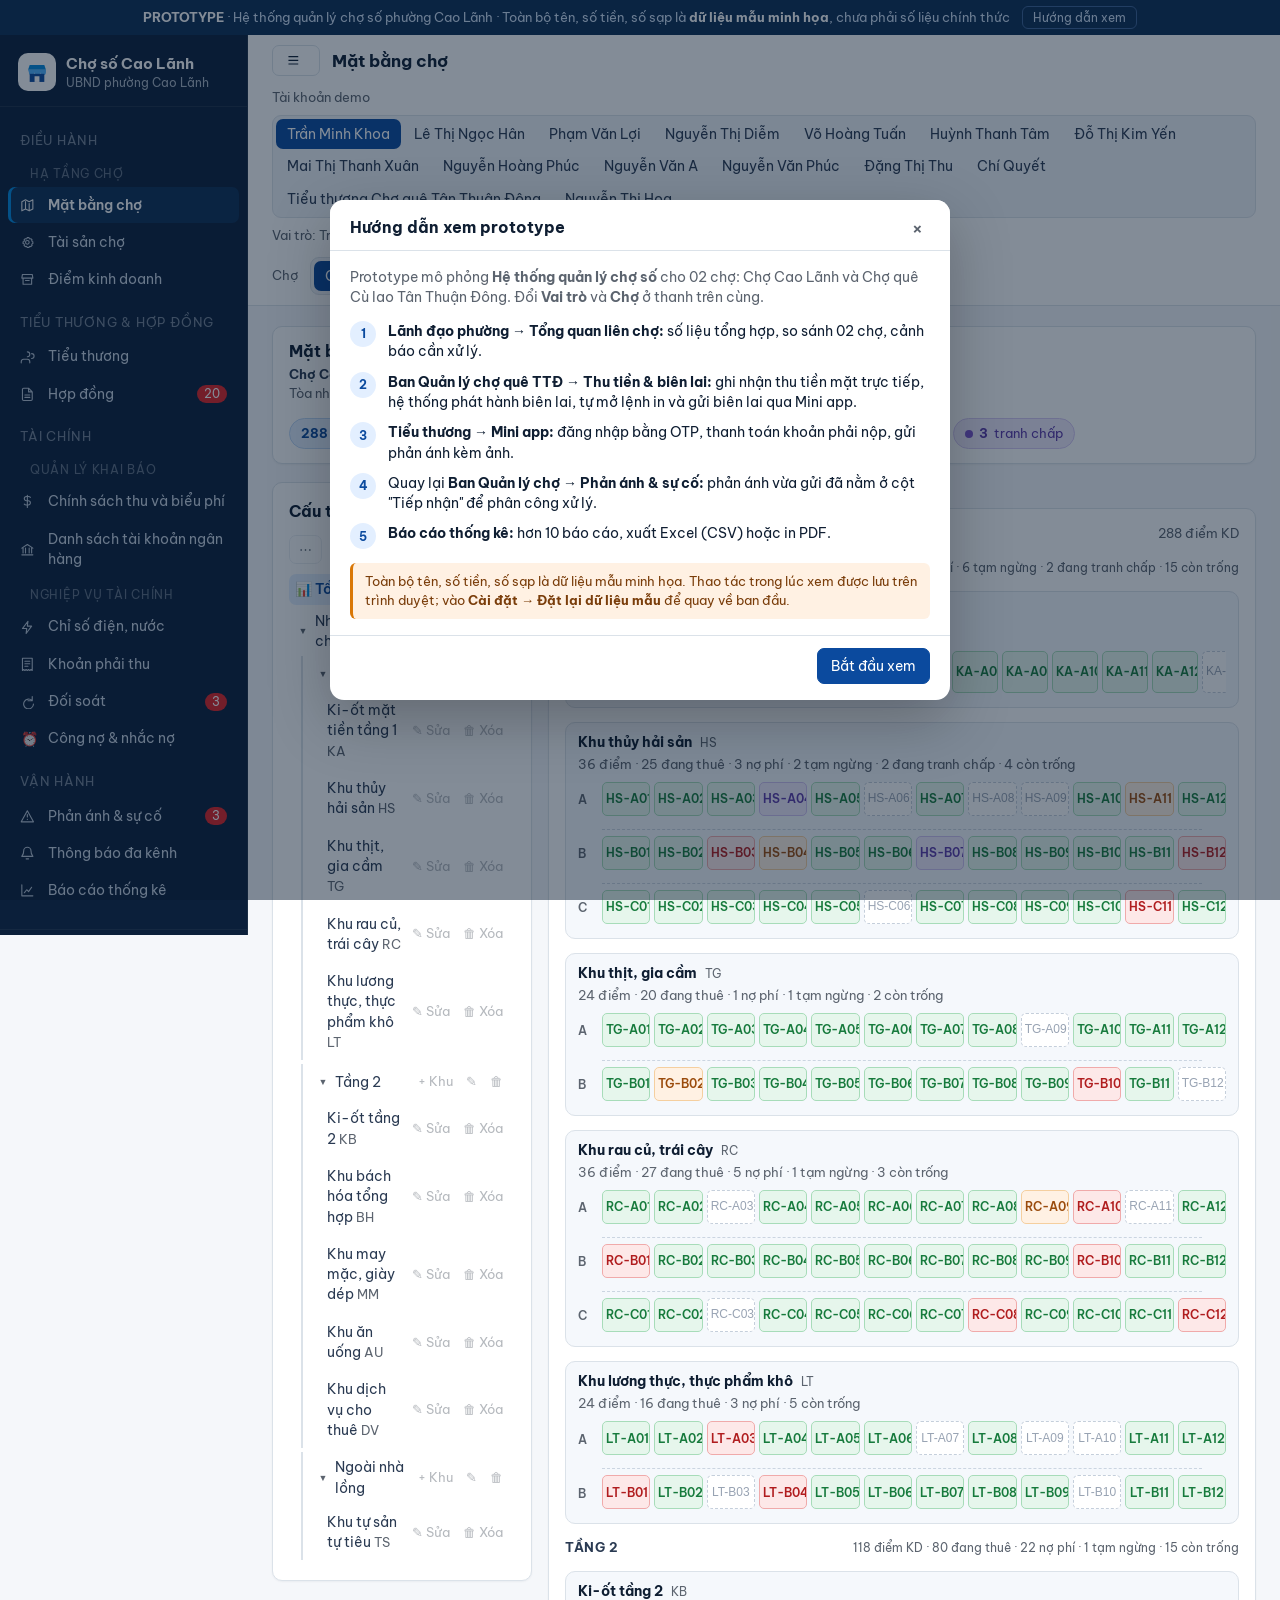
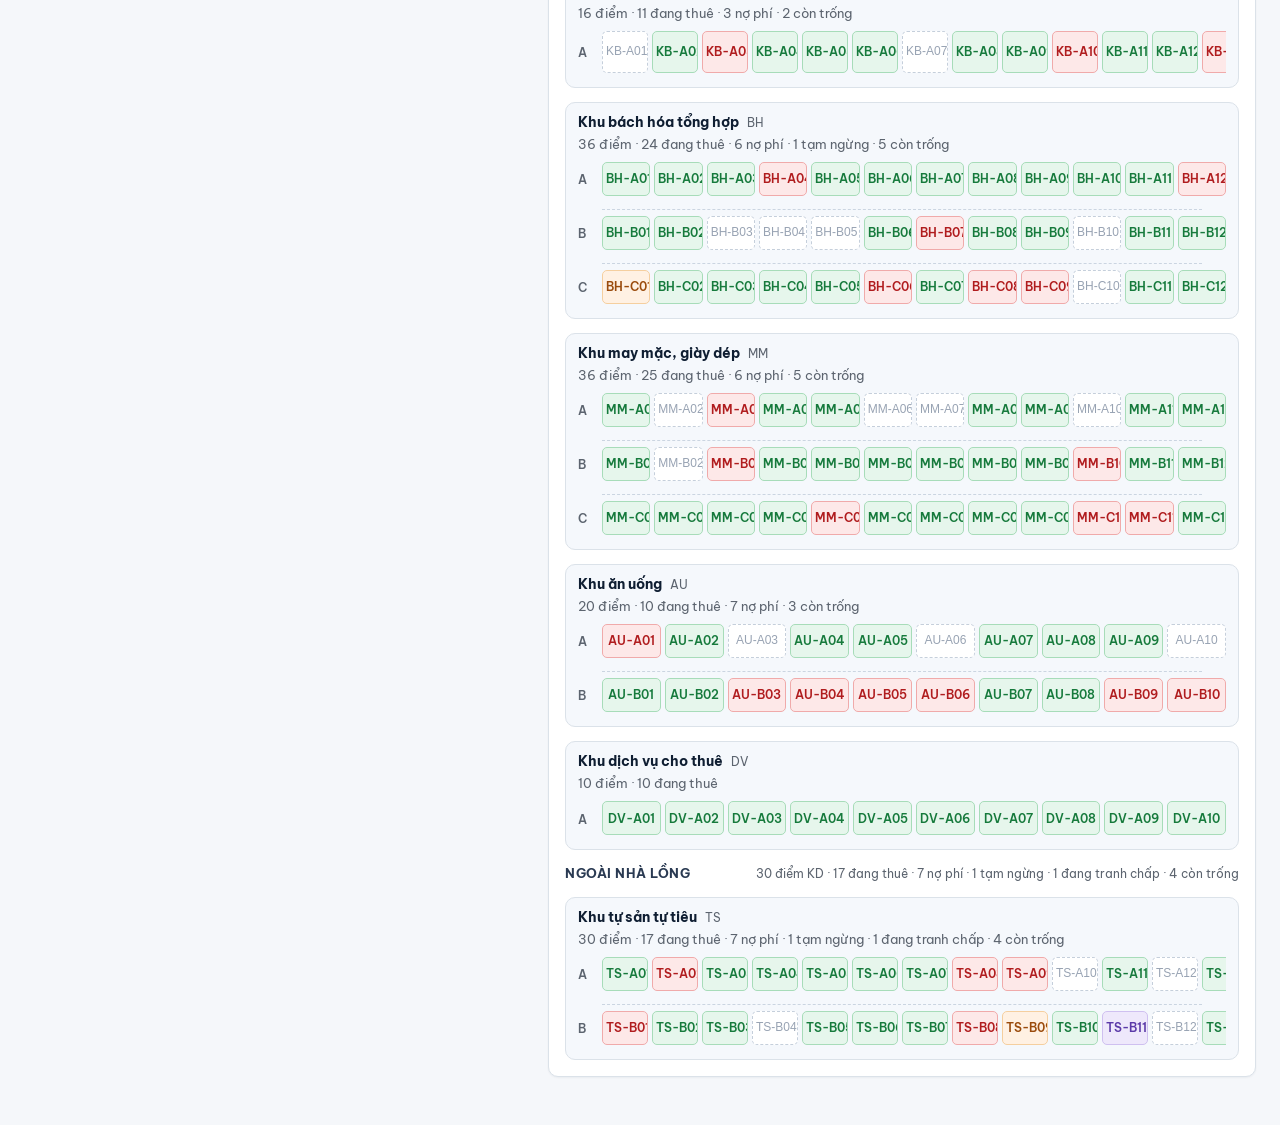
==== commit 23f7d897: "feat: update Cao Lanh market infrastructure and asset management" ====
--- a/index.html
+++ b/index.html
@@ -61,6 +61,7 @@
   <script src="js/vehicles.js"></script>
   <script src="js/v-taichinh.js"></script>
   <script src="js/v-vanhanh.js"></script>
+  <script src="js/v-taisan.js"></script>
   <script src="js/v-baocao-mau.js"></script>
   <script src="js/mini.js"></script>
 </body>
--- a/styles.css
+++ b/styles.css
@@ -96,6 +96,37 @@
 .g4 { grid-template-columns: repeat(5, minmax(0, 1fr)); }
 .g-main { grid-template-columns: minmax(0, 1.65fr) minmax(0, 1fr); }
 .kpis { display: grid; grid-template-columns: repeat(4, minmax(0, 1fr)); gap: 14px; }
+.asset-kpis { grid-template-columns: repeat(5, minmax(0, 1fr)); }
+.filters { display: flex; gap: 8px; flex-wrap: wrap; align-items: center; }
+.filters .input { min-width: 150px; flex: 1 1 160px; }
+.asset-tabs { max-width: 100%; overflow-x: auto; flex-wrap: nowrap; }
+.asset-images { display: grid; grid-template-columns: repeat(auto-fill, minmax(140px, 1fr)); gap: 10px; }
+.asset-image { min-height: 90px; border: 1px dashed var(--line); border-radius: 10px; background: var(--surface-2); display: grid; place-items: center; text-align: center; padding: 10px; }
+/* Tài sản chợ: scope riêng, không thay đổi bảng ở các màn khác. */
+.asset-table-card { overflow: hidden; }
+.asset-table-head { min-height: 50px; padding: 12px 16px; align-items: center; }
+.asset-table-head h3 { margin: 0; }
+.asset-table-head .small { margin-left: auto; white-space: nowrap; }
+.asset-table-wrap { overflow-x: auto; }
+.asset-table { width: 100%; min-width: 920px; table-layout: fixed; border-collapse: collapse; }
+.asset-table .asset-col-code { width: 13%; }
+.asset-table .asset-col-name { width: 20%; }
+.asset-table .asset-col-category { width: 11%; }
+.asset-table .asset-col-location { width: 22%; }
+.asset-table .asset-col-status { width: 13%; }
+.asset-table .asset-col-incidents { width: 13%; }
+.asset-table .asset-col-actions { width: 8%; }
+.asset-table th { padding: 10px 12px; background: var(--surface-2); color: var(--ink-2); font-weight: 600; font-size: var(--font-size-sm); line-height: 1.2; vertical-align: middle; border-bottom: 1px solid var(--line); text-align: left; white-space: nowrap; }
+.asset-table td { height: 46px; padding: 8px 12px; vertical-align: middle; border-bottom: 1px solid var(--line); color: var(--ink); }
+.asset-table tbody tr:last-child td { border-bottom: 0; }
+.asset-table-row { cursor: pointer; transition: background .12s ease; }
+.asset-table-row:hover { background: #f7faff; }
+.asset-table .asset-code { font-weight: 600; white-space: nowrap; }
+.asset-table .asset-ellipsis { overflow: hidden; text-overflow: ellipsis; white-space: nowrap; }
+.asset-table .asset-cell-center { text-align: center; }
+.asset-table .tag { min-width: 86px; min-height: 24px; justify-content: center; padding: 3px 8px; }
+.asset-table .asset-incident { min-width: 0; }
+.asset-table .asset-view-btn { min-width: 48px; height: 28px; padding: 3px 10px; }
 .kpi { padding: 14px 16px; }
 .kpi .k-label { font-size: var(--font-size-sm); color: var(--muted); }
 .kpi .k-value { font-size: var(--font-size-kpi); font-weight: 700; margin-top: 4px; font-variant-numeric: tabular-nums; }
@@ -507,6 +538,9 @@
 /* Tất cả màn từng dùng drawer nay dùng một pop-up trung tâm: cùng chiều rộng, shadow, radius,
    overflow và animation với modal hệ thống; các class chuyên biệt chỉ tinh chỉnh bề rộng nội dung. */
 .drawer { position: fixed; top: 50%; left: 50%; transform: translate(-50%, -50%); width: min(720px, 94vw); max-height: calc(100vh - 48px); background: #fff; border-radius: 14px; box-shadow: 0 20px 60px rgba(0,0,0,.25); display: flex; flex-direction: column; z-index: 101; overflow: hidden; animation: popupIn .18s ease-out; }
+/* Chi tiết tài sản luôn dùng cùng một canvas để việc đổi tab/nội dung không làm pop-up nhảy chiều cao. */
+.drawer.asset-detail-drawer { width: min(720px, calc(100vw - 32px)); height: min(560px, calc(100vh - 32px)); max-height: none; }
+.asset-detail-drawer .drawer-b { min-height: 0; }
 @keyframes popupIn { from { opacity: 0; transform: translate(-50%, -47%) scale(.98); } to { opacity: 1; transform: translate(-50%, -50%) scale(1); } }
 .drawer-h { padding: 16px 20px; border-bottom: 1px solid var(--line); display: flex; align-items: center; gap: 10px; }
 /* Chuẩn hóa title drawer về đúng token SECTION/CARD TITLE (md) — trước đây mỗi nơi gọi drawer tự
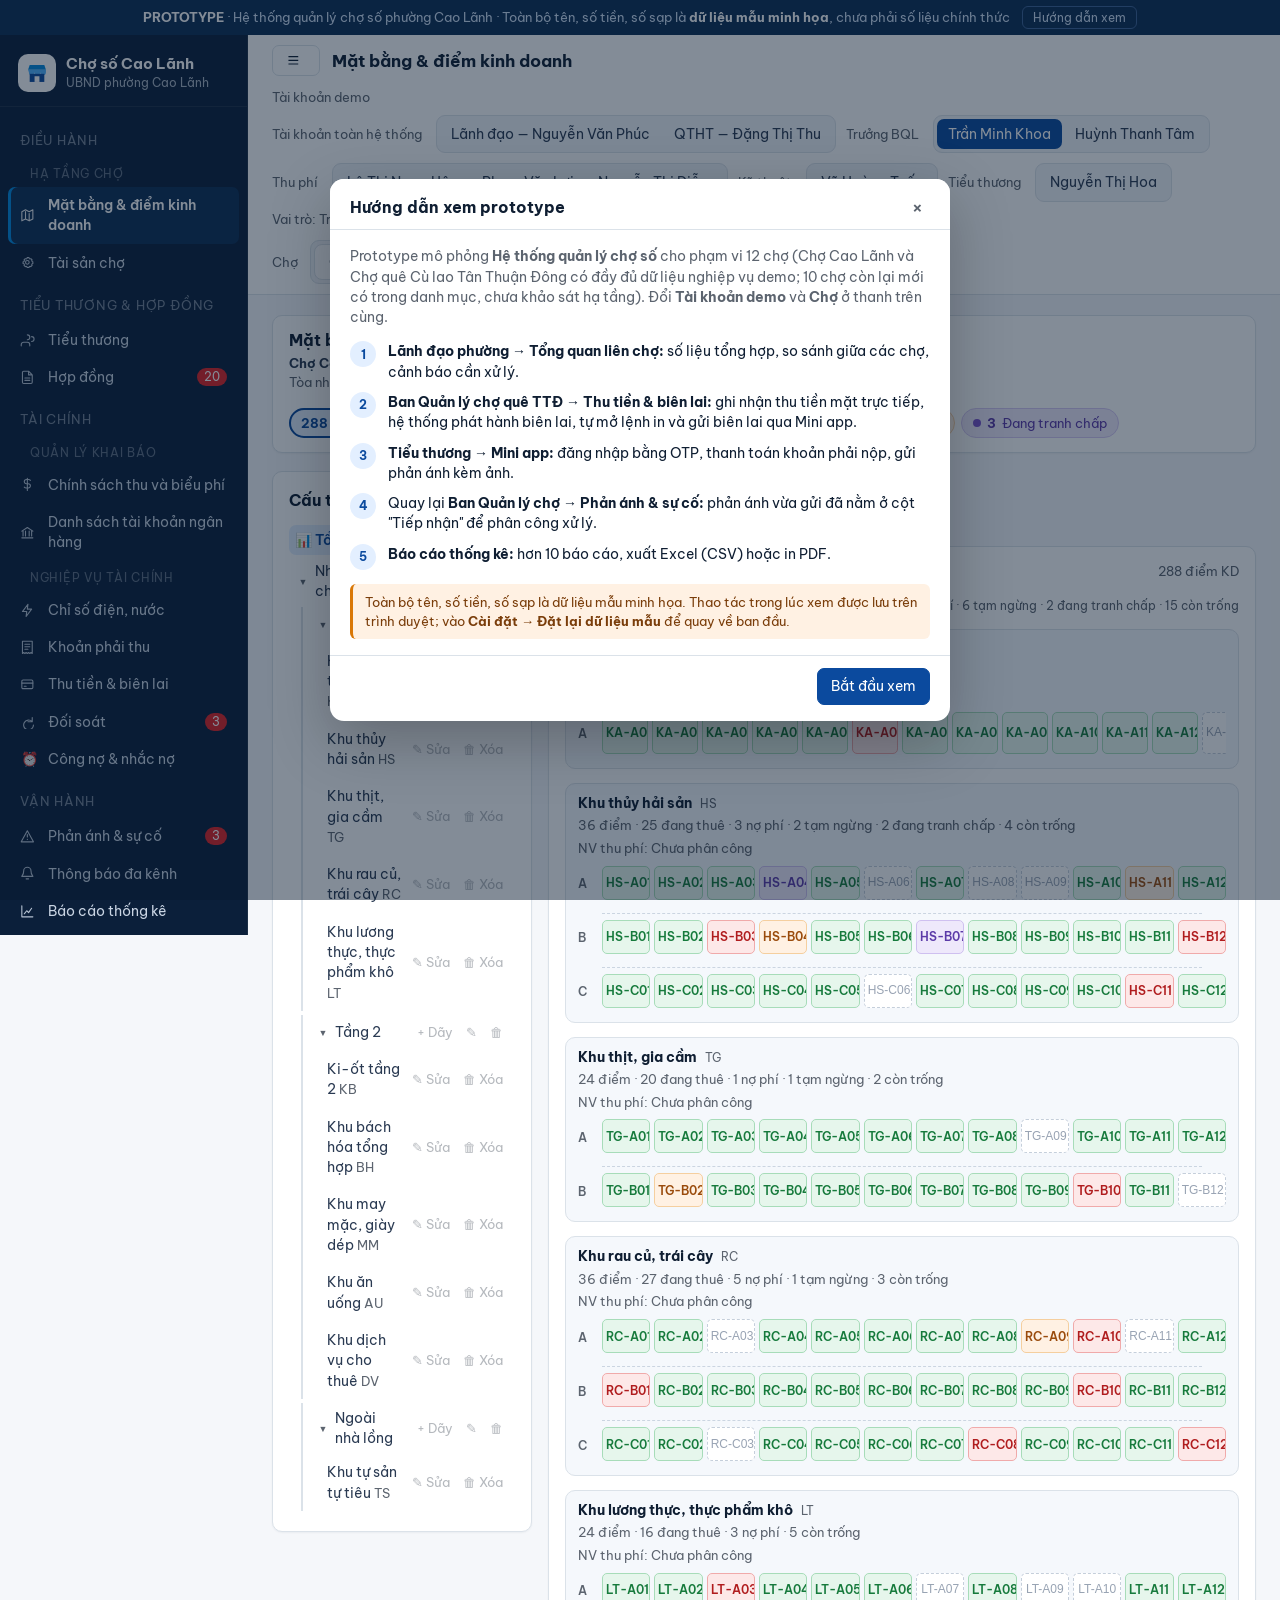
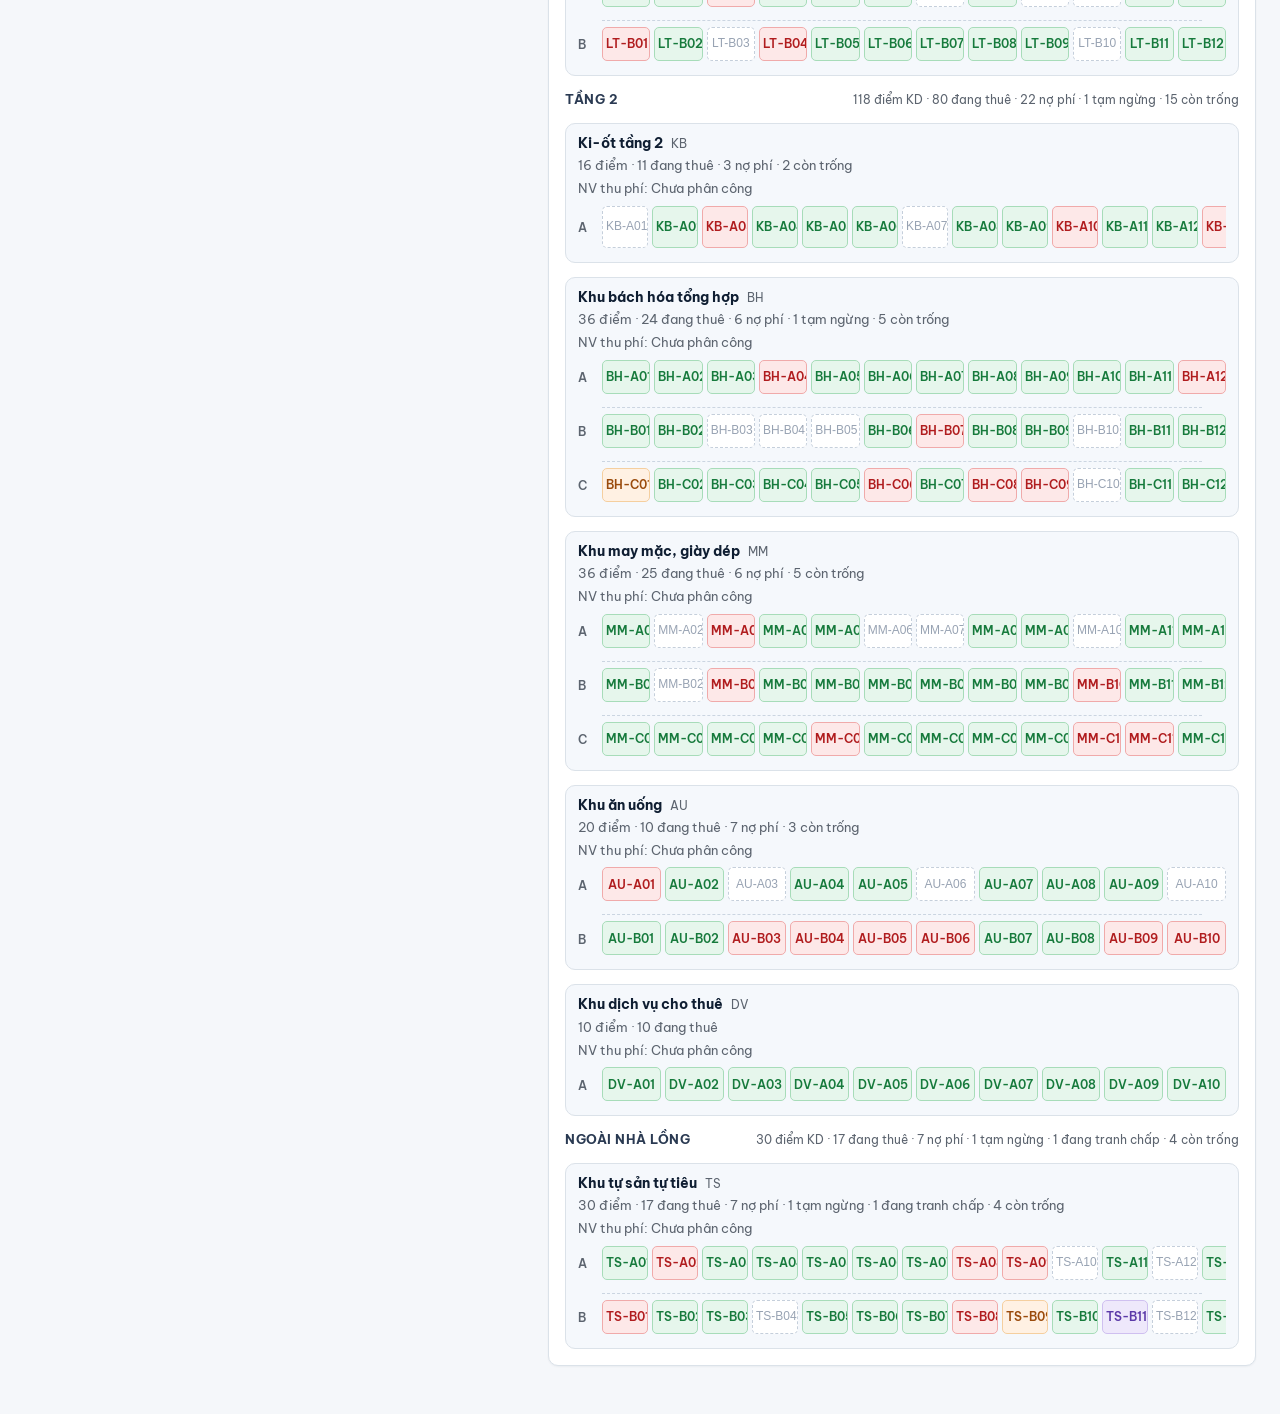
==== commit 883392e0: "feat: update market management prototype" ====
--- a/index.html
+++ b/index.html
@@ -34,9 +34,9 @@
       <header class="topbar">
         <button class="btn menu-toggle" type="button" data-act="menu" aria-label="Mở menu"><svg class="ui-icon" viewBox="0 0 24 24" fill="none" stroke="currentColor" stroke-width="1.8" aria-hidden="true"><path d="M4 6h16M4 12h16M4 18h16"/></svg></button>
         <h1 id="page-title">Tổng quan</h1>
-        <div class="row">
+        <div class="row" style="align-items:center">
           <span class="label-sm">Tài khoản demo</span>
-          <div class="seg" id="role-seg"></div>
+          <div class="row" id="role-seg" style="gap:10px"></div>
           <span class="small muted" id="active-role-label"></span>
         </div>
         <div class="row" id="market-wrap">
@@ -55,7 +55,9 @@
   <script src="js/accounts.js"></script>
   <script src="js/bankaccounts.js"></script>
   <script src="js/serviceconfig.js"></script>
+  <script src="js/marketcatalog.js"></script>
   <script src="js/v-dieuhanh.js"></script>
+  <script src="js/v-danhmuccho.js"></script>
   <script src="js/v-cautruc.js"></script>
   <script src="js/v-tieuthuong.js"></script>
   <script src="js/vehicles.js"></script>
--- a/styles.css
+++ b/styles.css
@@ -144,16 +144,6 @@
 .btn.danger { color: var(--danger); border-color: #f3c2c2; }
 .btn.sm { padding: 4px 9px; font-size: var(--font-size-sm); }
 .btn:disabled { opacity: .5; cursor: not-allowed; }
-.request-create-menu { position: relative; z-index: 8; }
-.request-create-menu > summary { list-style: none; }
-.request-create-menu > summary::-webkit-details-marker { display: none; }
-.request-create-menu > summary span { font-size: var(--font-size-sm); transition: transform .16s ease; }
-.request-create-menu[open] > summary span { transform: rotate(180deg); }
-.request-create-menu-list { position: absolute; right: 0; top: calc(100% + 6px); width: 258px; padding: 6px; background: var(--surface); border: 1px solid var(--line); border-radius: 10px; box-shadow: 0 10px 24px rgba(15,30,50,.16); }
-.request-create-item { width: 100%; border: 0; background: transparent; border-radius: 7px; padding: 9px 10px; text-align: left; cursor: pointer; color: var(--ink); display: flex; flex-direction: column; gap: 2px; }
-.request-create-item:hover { background: var(--brand-soft); }
-.request-create-item b { font-size: var(--font-size-base); }
-.request-create-item span { color: var(--muted); font-size: var(--font-size-sm); line-height: 1.35; }
 .row { display: flex; gap: 8px; align-items: center; flex-wrap: wrap; }
 .spacer { flex: 1; }
 .input, select.input, textarea.input { border: 1px solid var(--line); background: #fff; border-radius: 8px; padding: 7px 10px; font-size: var(--font-size-base); min-width: 0; }
@@ -471,6 +461,72 @@
 .mb-summary { flex-wrap: wrap; gap: 10px 14px; font-size: var(--font-size-base); }
 .mb-summary b { font-variant-numeric: tabular-nums; font-weight: 700; }
 .mb-workspace { display: grid; grid-template-columns: 260px minmax(0, 1fr); gap: 16px; align-items: start; }
+
+/* Bảng Mặt bằng & điểm kinh doanh: chỉ scope trong workspace này để bảng ở các màn khác giữ nguyên. */
+.mb-table-card .tbl-wrap { width: 100%; overflow-x: auto; }
+.mb-table-card .tbl { --mb-table-min: 1070px; width: max(100%, var(--mb-table-min)); min-width: var(--mb-table-min); table-layout: fixed; border-collapse: collapse; }
+.mb-table-card .tbl:has(th:nth-child(10)) { --mb-table-min: 1150px; }
+.mb-table-card .tbl:has(th:nth-child(11)) { --mb-table-min: 1285px; }
+.mb-table-card .tbl:has(th:nth-child(12)) { --mb-table-min: 1425px; }
+.mb-table-card .tbl th { padding: 10px 12px; vertical-align: middle; background: #f8fafc; color: var(--muted); font-weight: 600; line-height: 1.3; border-bottom-color: #e7ecf2; }
+.mb-table-card .tbl td { padding: 10px 12px; vertical-align: middle; line-height: 1.35; border-bottom-color: #edf1f5; overflow-wrap: anywhere; }
+.mb-table-card .tbl th + th, .mb-table-card .tbl td + td { border-left: 1px solid #f0f3f7; }
+.mb-table-card .tbl tbody tr:nth-child(even) td { background: #fbfcfe; }
+.mb-table-card .tbl tbody tr:hover td, .mb-table-card .tbl tr.click:hover td { background: #f4f8fc; }
+.mb-table-card .tbl th:has(.mb-col-code), .mb-table-card .tbl td.mb-col-code { width: 90px; text-align: left; }
+.mb-table-card .tbl td.mb-col-code { font-weight: 700; white-space: nowrap; }
+.mb-table-card .tbl th:has(.mb-col-zone), .mb-table-card .tbl td.mb-col-zone { width: 135px; }
+.mb-table-card .tbl th:has(.mb-col-floor), .mb-table-card .tbl td.mb-col-floor { width: 80px; }
+.mb-table-card .tbl th:has(.mb-col-row), .mb-table-card .tbl td.mb-col-row { width: 125px; }
+.mb-table-card .tbl th:has(.mb-col-area), .mb-table-card .tbl td.mb-col-area { width: 95px; }
+.mb-table-card .tbl th:has(.mb-col-area-type), .mb-table-card .tbl td.mb-col-area-type { width: 120px; }
+.mb-table-card .tbl th:has(.mb-col-category), .mb-table-card .tbl td.mb-col-category { width: 150px; }
+.mb-table-card .tbl th:has(.mb-col-trader), .mb-table-card .tbl td.mb-col-trader { width: 150px; }
+.mb-table-card .tbl th:has(.mb-col-seller), .mb-table-card .tbl td.mb-col-seller { width: 150px; }
+.mb-table-card .tbl th:has(.mb-col-collector), .mb-table-card .tbl td.mb-col-collector { width: 140px; }
+.mb-table-card .tbl th:has(.mb-col-status), .mb-table-card .tbl td.mb-col-status { width: 120px; text-align: center; white-space: nowrap; }
+.mb-table-card .tbl th:has(.mb-col-actions), .mb-table-card .tbl td.mb-col-actions { width: 80px; text-align: center; white-space: nowrap; }
+.mb-table-card .tbl th:has(.mb-col-area), .mb-table-card .tbl th:has(.mb-col-status), .mb-table-card .tbl th:has(.mb-col-actions) { text-align: right; }
+.mb-table-card .tbl th:has(.mb-col-status), .mb-table-card .tbl th:has(.mb-col-actions) { text-align: center; }
+.mb-table-card .tbl td.mb-col-category, .mb-table-card .tbl td.mb-col-trader, .mb-table-card .tbl td.mb-col-seller, .mb-table-card .tbl td.mb-col-collector { word-break: normal; }
+
+/* Danh mục chợ, Tiểu thương và Hợp đồng dùng cùng nhịp đọc bảng, nhưng chỉ trong ba màn này. */
+.catalog-table-card .tbl-wrap, .trader-table-card .tbl-wrap, .contract-table-card .tbl-wrap { width: 100%; overflow-x: auto; }
+.catalog-table-card .tbl, .trader-table-card .tbl, .contract-table-card .tbl { width: 100%; min-width: 1040px; table-layout: fixed; border-collapse: collapse; }
+.catalog-table-card .tbl { min-width: 1200px; }
+.catalog-table-card .tbl th, .trader-table-card .tbl th, .contract-table-card .tbl th { padding: 10px 12px; vertical-align: middle; background: #f8fafc; color: var(--muted); font-weight: 600; line-height: 1.3; border-bottom-color: #e7ecf2; }
+.catalog-table-card .tbl td, .trader-table-card .tbl td, .contract-table-card .tbl td { padding: 10px 12px; vertical-align: middle; line-height: 1.35; border-bottom-color: #edf1f5; overflow-wrap: anywhere; }
+.catalog-table-card .tbl th + th, .catalog-table-card .tbl td + td, .trader-table-card .tbl th + th, .trader-table-card .tbl td + td, .contract-table-card .tbl th + th, .contract-table-card .tbl td + td { border-left: 1px solid #f0f3f7; }
+.catalog-table-card .tbl tbody tr:nth-child(even) td, .trader-table-card .tbl tbody tr:nth-child(even) td, .contract-table-card .tbl tbody tr:nth-child(even) td { background: #fbfcfe; }
+.catalog-table-card .tbl tbody tr:hover td, .trader-table-card .tbl tbody tr:hover td, .contract-table-card .tbl tbody tr:hover td { background: #f4f8fc; }
+.catalog-table-card .tbl th:nth-child(1), .catalog-table-card .tbl td:nth-child(1) { width: 55px; text-align: center; }
+.catalog-table-card .tbl th:nth-child(2), .catalog-table-card .tbl td:nth-child(2) { width: 180px; }
+.catalog-table-card .tbl th:nth-child(3), .catalog-table-card .tbl td:nth-child(3) { width: 240px; }
+.catalog-table-card .tbl th:nth-child(4), .catalog-table-card .tbl td:nth-child(4) { width: 105px; }
+.catalog-table-card .tbl th:nth-child(5), .catalog-table-card .tbl td:nth-child(5) { width: 200px; }
+.catalog-table-card .tbl th:nth-child(6), .catalog-table-card .tbl td:nth-child(6) { width: 145px; }
+.catalog-table-card .tbl th:nth-child(7), .catalog-table-card .tbl td:nth-child(7) { width: 120px; text-align: center; }
+.catalog-table-card .tbl th:nth-child(8), .catalog-table-card .tbl td:nth-child(8) { width: 160px; text-align: center; }
+.catalog-table-card .tbl td:nth-child(2), .trader-table-card .tbl td:nth-child(2), .contract-table-card .tbl td:nth-child(1) { font-weight: 700; }
+.trader-table-card .tbl th:nth-child(1), .trader-table-card .tbl td:nth-child(1) { width: 95px; }
+.trader-table-card .tbl th:nth-child(2), .trader-table-card .tbl td:nth-child(2) { width: 155px; }
+.trader-table-card .tbl th:nth-child(3), .trader-table-card .tbl td:nth-child(3) { width: 150px; }
+.trader-table-card .tbl th:nth-child(4), .trader-table-card .tbl td:nth-child(4) { width: 150px; }
+.trader-table-card .tbl th:nth-child(5), .trader-table-card .tbl td:nth-child(5) { width: 110px; }
+.trader-table-card .tbl th:nth-child(6), .trader-table-card .tbl td:nth-child(6) { width: 135px; }
+.trader-table-card .tbl th:nth-child(7), .trader-table-card .tbl td:nth-child(7) { width: 90px; text-align: center; }
+.trader-table-card .tbl th:nth-child(8), .trader-table-card .tbl td:nth-child(8) { width: 110px; }
+.trader-table-card .tbl th:nth-child(9), .trader-table-card .tbl td:nth-child(9) { width: 80px; text-align: center; white-space: nowrap; }
+.contract-table-card .tbl th:nth-child(1), .contract-table-card .tbl td:nth-child(1) { width: 105px; }
+.contract-table-card .tbl th:nth-child(2), .contract-table-card .tbl td:nth-child(2) { width: 160px; }
+.contract-table-card .tbl th:nth-child(3), .contract-table-card .tbl td:nth-child(3) { width: 95px; }
+.contract-table-card .tbl th:nth-child(4), .contract-table-card .tbl td:nth-child(4), .contract-table-card .tbl th:nth-child(5), .contract-table-card .tbl td:nth-child(5) { width: 105px; white-space: nowrap; }
+.contract-table-card .tbl th:nth-child(6), .contract-table-card .tbl td:nth-child(6) { width: 120px; }
+.contract-table-card .tbl th:nth-child(7), .contract-table-card .tbl td:nth-child(7) { width: 140px; }
+.contract-table-card .tbl th:nth-child(8), .contract-table-card .tbl td:nth-child(8) { width: 120px; text-align: center; }
+.contract-table-card .tbl th:nth-child(9), .contract-table-card .tbl td:nth-child(9) { width: 80px; text-align: center; white-space: nowrap; }
+.contract-table-card .tbl th:nth-child(6), .contract-table-card .tbl td:nth-child(6) { text-align: right; font-variant-numeric: tabular-nums; }
+
 .mb-tree { display: flex; flex-direction: column; gap: 1px; }
 /* Hàng trong cây: có thể là 1 nút full-row (Tổng quan) hoặc 1 hàng chứa nhiều phần tử tương tác
    (caret + tên + action) — action phụ (Sửa/Xóa/+...) mờ mặc định, rõ khi hover/chọn/focus, đúng
@@ -539,8 +595,70 @@
    overflow và animation với modal hệ thống; các class chuyên biệt chỉ tinh chỉnh bề rộng nội dung. */
 .drawer { position: fixed; top: 50%; left: 50%; transform: translate(-50%, -50%); width: min(720px, 94vw); max-height: calc(100vh - 48px); background: #fff; border-radius: 14px; box-shadow: 0 20px 60px rgba(0,0,0,.25); display: flex; flex-direction: column; z-index: 101; overflow: hidden; animation: popupIn .18s ease-out; }
 /* Chi tiết tài sản luôn dùng cùng một canvas để việc đổi tab/nội dung không làm pop-up nhảy chiều cao. */
-.drawer.asset-detail-drawer { width: min(720px, calc(100vw - 32px)); height: min(560px, calc(100vh - 32px)); max-height: none; }
+.drawer.asset-detail-drawer { width: min(760px, calc(100vw - 32px)); height: min(700px, calc(100vh - 32px)); max-height: none; }
 .asset-detail-drawer .drawer-b { min-height: 0; }
+.asset-detail-head h3 { display: flex; gap: 5px; align-items: baseline; }
+.asset-detail-head-name { color: var(--muted); font-size: var(--font-size-sm); font-weight: 500; }
+.asset-detail-body { padding: 12px 16px 18px; background: #f8fafc; }
+.asset-detail-content { display: grid; gap: 12px; margin-top: 12px; }
+.asset-detail-section { padding: 12px; border: 1px solid #dce7f2; border-radius: 8px; background: #fff; }
+.asset-detail-section-h { display: flex; gap: 8px; align-items: center; min-height: 24px; margin: -12px -12px 12px; padding: 8px 12px; border-bottom: 1px solid #e4ebf3; background: #f5f9fd; }
+.asset-detail-section-h h4 { margin: 0; font-size: var(--font-size-sm); color: #294567; }
+.asset-detail-section-h .btn { margin-left: auto; }
+.asset-detail-incidents { border-color: #f1d9dd; background: #fffafb; }
+.asset-detail-incidents .asset-detail-section-h { background: #fff5f6; }
+.asset-detail-maintenance { border-color: #dce5fa; }
+.asset-detail-maintenance .asset-detail-section-h { background: #f5f8ff; }
+.asset-detail-gallery { border-color: #e5dbf5; }
+.asset-detail-gallery .asset-detail-section-h { background: #faf7ff; }
+.asset-profile { display: grid; grid-template-columns: 54px 150px minmax(0, 1fr); gap: 12px; align-items: start; }
+.asset-profile-icon { width: 54px; height: 54px; display: grid; place-items: center; border-radius: 9px; background: #edf4fb; font-size: 25px; }
+.asset-profile-name { display: grid; gap: 3px; padding-right: 10px; border-right: 1px solid #e4ebf3; }
+.asset-profile-name b { color: #294567; }
+.asset-profile-name span { font-size: var(--font-size-sm); }
+.asset-profile-name .tag { width: max-content; }
+.asset-profile-kv { display: grid; grid-template-columns: 110px minmax(0, 1fr); gap: 4px 10px; margin: 0; font-size: var(--font-size-sm); }
+.asset-profile-kv dt { color: var(--muted); }
+.asset-profile-kv dd { margin: 0; font-weight: 500; }
+.asset-detail-table table { font-size: var(--font-size-sm); }
+.asset-detail-table th, .asset-detail-table td { padding: 7px 8px; white-space: nowrap; }
+.asset-detail-link { display: block; margin: 9px auto 0; color: var(--brand); border: 0; background: transparent; }
+.asset-detail-images { display: grid; grid-template-columns: repeat(auto-fit, minmax(135px, 1fr)); gap: 9px; }
+.asset-detail-image { display: grid; gap: 4px; min-width: 0; font-size: var(--font-size-xs); }
+.asset-detail-image b { font-size: var(--font-size-xs); color: var(--ink-2); }
+.asset-detail-image span { color: var(--muted); overflow: hidden; text-overflow: ellipsis; white-space: nowrap; }
+.asset-image-placeholder { height: 75px; display: grid; place-items: center; border-radius: 6px; border: 1px solid #dbe5ef; background: linear-gradient(135deg, #dfeaf5, #f8fbff); font-size: 25px; }
+.asset-detail-note { margin-top: 10px; font-size: var(--font-size-xs); color: #657993; }
+/* Phản ánh & sự cố CL: workflow form and detail are scoped to this module. */
+.inc-modal-b { max-height: calc(100vh - 210px); overflow-y: auto; }
+.inc-modal-h, .inc-modal-f { position: sticky; z-index: 2; background: #fff; }
+.inc-modal-h { top: 0; }
+.inc-modal-f { bottom: 0; }
+.inc-section { margin: 0 0 14px; padding: 14px; border: 1px solid var(--line); border-radius: 10px; background: var(--surface-2); }
+.inc-section:last-child { margin-bottom: 0; }
+.inc-section h4 { margin: 0 0 10px; font-size: var(--font-size-sm); text-transform: uppercase; color: var(--ink-2); }
+.inc-case { display: flex; gap: 8px; align-items: baseline; margin-bottom: 14px; color: var(--ink-2); }
+.inc-case b { color: var(--brand); white-space: nowrap; }
+.inc-asset-preview { display: grid; gap: 3px; padding: 10px; border: 1px solid #dbe5f0; background: #fff; border-radius: 8px; margin-bottom: 8px; }
+.inc-asset-preview span { color: var(--muted); font-size: var(--font-size-sm); }
+.inc-card-actions { display: flex; gap: 6px; margin-top: 10px; }
+.inc-card-actions .btn { min-width: 0; }
+.inc-detail-drawer { width: min(860px, calc(100vw - 32px)); height: min(680px, calc(100vh - 32px)); max-height: none; }
+.inc-detail-drawer .drawer-b { min-height: 0; }
+.inc-detail-content { margin-top: 16px; }
+.inc-image-list, .inc-image-draft { display: flex; flex-wrap: wrap; gap: 8px; }
+.inc-image-thumb { position: relative; width: 116px; min-height: 78px; display: grid; place-items: center; gap: 4px; padding: 8px; border: 1px dashed #b9c9d9; border-radius: 8px; background: #fff; text-align: center; font-size: var(--font-size-xs); overflow: hidden; }
+.inc-image-thumb img { width: 100%; height: 52px; object-fit: cover; border-radius: 5px; }
+.inc-image-thumb .x { position: absolute; right: 2px; top: 1px; background: #fff; }
+.inc-timeline { padding: 6px 4px; }
+.inc-timeline-i { position: relative; display: grid; gap: 3px; padding: 0 0 16px 22px; border-left: 2px solid #cbd9e7; }
+.inc-timeline-i::before { content: ''; position: absolute; left: -6px; top: 3px; width: 10px; height: 10px; border-radius: 50%; background: var(--brand); }
+.inc-timeline-i:last-child { border-left-color: transparent; }
+.inc-timeline-i b { font-size: var(--font-size-xs); color: var(--muted); }
+.inc-timeline-i strong { font-size: var(--font-size-sm); }
+.inc-timeline-i span { font-size: var(--font-size-sm); color: var(--ink-2); }
+.inc-check { margin: 7px 0; color: #167a3c; font-weight: 600; }
+@media (max-width: 640px) { .inc-detail-drawer { width: calc(100vw - 20px); height: calc(100vh - 20px); } .inc-card-actions { flex-wrap: wrap; } }
 @keyframes popupIn { from { opacity: 0; transform: translate(-50%, -47%) scale(.98); } to { opacity: 1; transform: translate(-50%, -50%) scale(1); } }
 .drawer-h { padding: 16px 20px; border-bottom: 1px solid var(--line); display: flex; align-items: center; gap: 10px; }
 /* Chuẩn hóa title drawer về đúng token SECTION/CARD TITLE (md) — trước đây mỗi nơi gọi drawer tự
@@ -637,6 +755,11 @@
 .mb-head-sub { font-size: 13px; color: var(--ink-2); }
 .mb-summary { display: flex; flex-wrap: wrap; gap: 6px; font-size: 12.5px; }
 .mb-chip { display: inline-flex; align-items: center; gap: 6px; padding: 5px 11px; border-radius: 99px; border: 1px solid var(--line); background: var(--surface-2); color: var(--ink-2); white-space: nowrap; }
+/* Mặt bằng & điểm kinh doanh — redesign Khu/Tầng/Dãy: chip trạng thái dùng làm filter bấm được
+   (button.mb-chip, giữ nguyên toàn bộ style màu .mb-chip-* hiện có) — chỉ thêm con trỏ + viền nhấn
+   khi đang chọn, không tạo màu/token mới. */
+button.mb-chip { cursor: pointer; font: inherit; }
+button.mb-chip.on { outline: 2px solid currentColor; outline-offset: -2px; }
 .mb-chip i { width: 8px; height: 8px; border-radius: 50%; }
 .mb-chip b { font-variant-numeric: tabular-nums; font-weight: 700; color: var(--ink); }
 .mb-chip-total { background: #e3efff; border-color: #bcd6f5; color: #0b4a9e; }
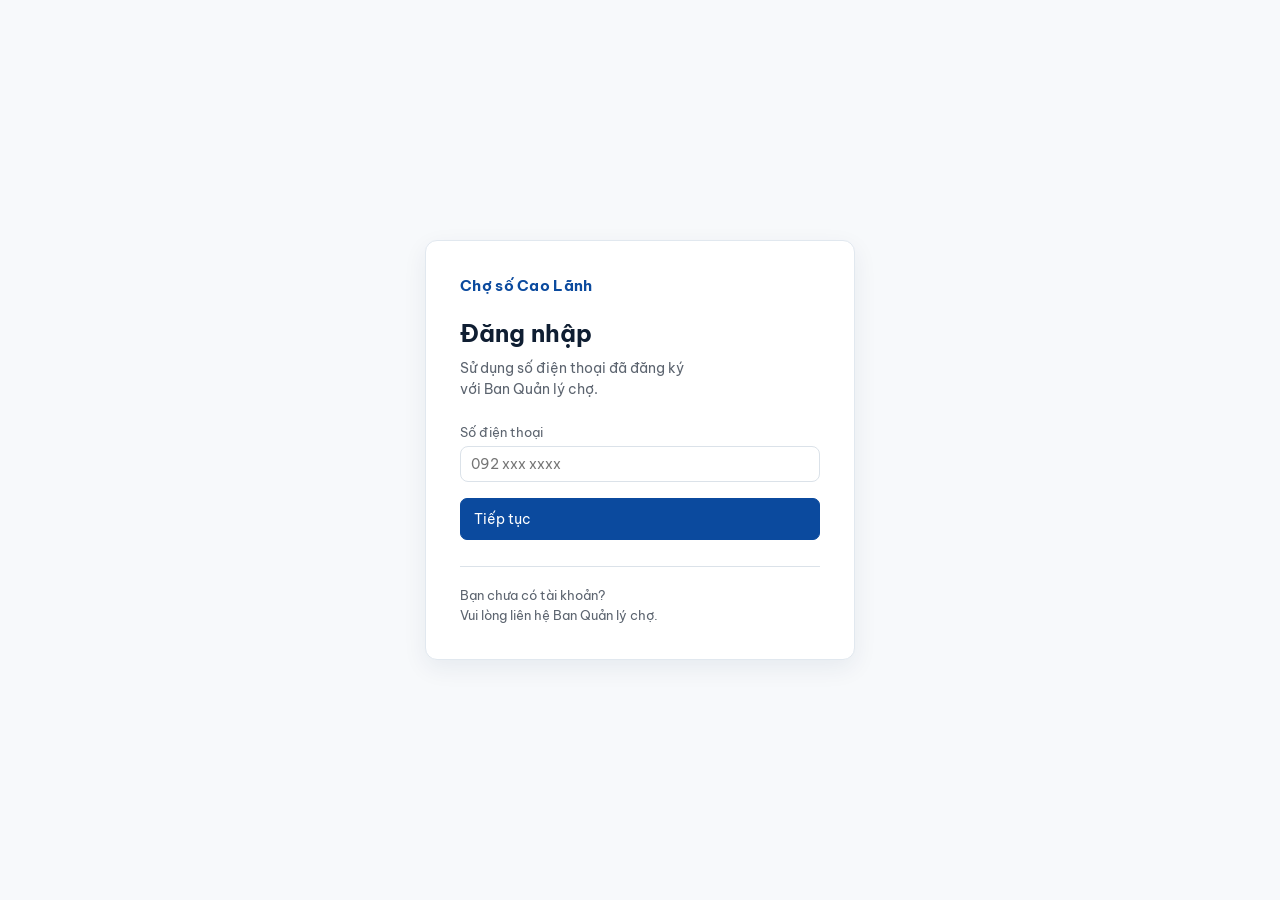
==== commit 86c27546: "chore: establish frontend prototype baseline before refactor" ====
--- a/index.html
+++ b/index.html
@@ -35,7 +35,7 @@
         <button class="btn menu-toggle" type="button" data-act="menu" aria-label="Mở menu"><svg class="ui-icon" viewBox="0 0 24 24" fill="none" stroke="currentColor" stroke-width="1.8" aria-hidden="true"><path d="M4 6h16M4 12h16M4 18h16"/></svg></button>
         <h1 id="page-title">Tổng quan</h1>
         <div class="row" style="align-items:center">
-          <span class="label-sm">Tài khoản demo</span>
+          <span class="label-sm" id="account-mode-label">Tài khoản demo</span>
           <div class="row" id="role-seg" style="gap:10px"></div>
           <span class="small muted" id="active-role-label"></span>
         </div>
@@ -47,6 +47,7 @@
       <main class="content" id="view"></main>
     </div>
   </div>
+  <div id="auth-root"></div>
   <div id="modal-root"></div>
   <div class="toasts" id="toasts"></div>
   <script src="data.js"></script>
@@ -66,5 +67,7 @@
   <script src="js/v-taisan.js"></script>
   <script src="js/v-baocao-mau.js"></script>
   <script src="js/mini.js"></script>
+  <script src="js/workflow.js"></script>
+  <script src="js/auth.js"></script>
 </body>
 </html>
--- a/styles.css
+++ b/styles.css
@@ -199,6 +199,18 @@
    mã điểm thật (vd "KA-A01", "RC-A01") thay vì số thứ tự 1 chữ số như trước — .cells vẫn overflow-x
    auto sẵn có nên hàng nào vượt bề rộng khả dụng tự cuộn ngang, không phá layout/kích thước khu. */
 .cells { display: grid; grid-template-columns: repeat(var(--n), minmax(46px, 1fr)); gap: 4px; flex: 1; min-width: 0; overflow-x: auto; padding-bottom: 2px; }
+.workflow-task { margin-bottom: 14px; border-color: #dbe7f2; background: #fbfdff; }
+.workflow-task .card-h { padding-bottom: 10px; }
+.workflow-task h3 { margin: 0; font-size: 16px; }
+.workflow-task-row { display: flex; align-items: center; justify-content: space-between; gap: 14px; padding: 11px 0; border-top: 1px solid #e8eef4; }
+.workflow-task-row:first-child { border-top: 0; padding-top: 0; }
+.workflow-task-row:last-child { padding-bottom: 0; }
+.workflow-new { display: inline-block; padding: 2px 6px; border: 1px solid #b9d5e9; border-radius: 4px; background: #f2f8fc; color: #315f7e; font-size: 11px; font-weight: 600; line-height: 1.35; }
+.workflow-grid-new { display: block; margin-top: 1px; font-size: 9px; font-weight: 700; line-height: 1; color: inherit; }
+.workflow-contract-form section { margin-top: 17px; }
+.workflow-contract-form section:first-child { margin-top: 0; }
+.workflow-contract-form h4 { margin: 0 0 8px; font-size: 15px; }
+@media (max-width: 680px) { .workflow-task-row { align-items: flex-start; flex-direction: column; }.workflow-task-row .btn { width: 100%; } }
 .card, .card-b, .plan-section { min-width: 0; }
 .g-report { grid-template-columns: minmax(200px, 260px) minmax(0, 1fr); align-items: start; }
 @media (max-width: 860px) { .g-report { grid-template-columns: 1fr; } }
@@ -590,6 +602,15 @@
 /* ---------- Tài khoản người dùng ---------- */
 .avatar { width: 34px; height: 34px; border-radius: 50%; background: var(--brand-soft); color: var(--brand); display: inline-flex; align-items: center; justify-content: center; font-weight: 700; font-size: var(--font-size-sm); flex: none; }
 .avatar.lg { width: 52px; height: 52px; font-size: var(--font-size-md); }
+.avatar.has-photo { overflow: hidden; background: #eef3f7; }
+.avatar.has-photo img { width: 100%; height: 100%; object-fit: cover; }
+.user-menu-trigger { display: inline-flex; align-items: center; gap: 8px; padding: 3px 5px; border: 0; background: transparent; text-align: left; color: var(--ink); cursor: pointer; }
+.user-menu-trigger > span:nth-child(2) { display: grid; gap: 1px; }.user-menu-trigger b { font-size: 14px; font-weight: 600; }.user-menu-trigger small { color: var(--muted); font-size: 12px; }.user-chevron { color: var(--muted); }
+.user-popover-wrap { position: fixed; inset: 0; z-index: 110; }.user-popover { position: absolute; top: 58px; right: 16px; z-index: 111; width: 280px; display: grid; grid-template-columns: 52px minmax(0, 1fr); gap: 10px; padding: 14px; border: 1px solid var(--line); border-radius: 10px; background: #fff; box-shadow: 0 12px 30px rgba(23, 48, 79, .16); }.user-popover b,.user-popover small { display: block; }.user-popover small { margin-top: 3px; color: var(--muted); font-size: 12px; }.user-popover-actions { grid-column: 1 / -1; margin: 4px -14px -14px; border-top: 1px solid var(--line); }.user-popover-actions button { display: block; width: 100%; padding: 10px 14px; border: 0; background: #fff; text-align: left; cursor: pointer; color: var(--ink); }.user-popover-actions button:hover { background: var(--surface-2); }
+body.auth-required .demo-banner, body.auth-required .app { display: none; } #auth-root { display: none; } body.auth-required #auth-root { display: block; }
+.auth-shell { min-height: 100vh; display: grid; place-items: center; padding: 24px; background: #f7f9fb; }.auth-card { width: min(100%, 430px); padding: 34px; border: 1px solid #e1e8ef; border-radius: 12px; background: #fff; box-shadow: 0 8px 24px rgba(21, 48, 78, .07); }.auth-logo { color: var(--brand); font-size: 15px; font-weight: 700; letter-spacing: .02em; }.auth-card h1 { margin: 22px 0 8px; font-size: 24px; }.auth-card p { margin: 0 0 22px; color: var(--muted); line-height: 1.55; }.auth-submit { width: 100%; min-height: 42px; margin-top: 16px; }.auth-help { margin-top: 26px; padding-top: 18px; border-top: 1px solid var(--line); color: var(--muted); font-size: 13px; line-height: 1.55; }.auth-error { margin: 0 0 14px; padding: 9px 10px; border: 1px solid #f1cccc; border-radius: 7px; background: #fff7f7; color: #a43236; font-size: 13px; line-height: 1.45; }.auth-otp { display: flex; justify-content: space-between; gap: 7px; margin: 22px 0; }.auth-otp .input { width: 48px; height: 52px; padding: 0; text-align: center; font-size: 20px; font-weight: 600; }.auth-demo-otp { margin-top: 12px; text-align: center; }.auth-links { display: flex; justify-content: space-between; margin-top: 18px; }.btn.link { padding: 0; border: 0; background: transparent; color: var(--brand); font-size: 13px; }
+body.trader-session .app { grid-template-columns: 1fr; } body.trader-session .sidebar { display: none; }
+@media (max-width: 680px) { .auth-card { padding: 26px 20px; }.auth-otp .input { width: 38px; height: 48px; }.topbar .user-menu-trigger small { display: none; } }
 .drawer-overlay { position: fixed; inset: 0; background: rgba(9, 27, 49, .5); z-index: 100; }
 /* Tất cả màn từng dùng drawer nay dùng một pop-up trung tâm: cùng chiều rộng, shadow, radius,
    overflow và animation với modal hệ thống; các class chuyên biệt chỉ tinh chỉnh bề rộng nội dung. */
@@ -629,7 +650,11 @@
 .asset-detail-image span { color: var(--muted); overflow: hidden; text-overflow: ellipsis; white-space: nowrap; }
 .asset-image-placeholder { height: 75px; display: grid; place-items: center; border-radius: 6px; border: 1px solid #dbe5ef; background: linear-gradient(135deg, #dfeaf5, #f8fbff); font-size: 25px; }
 .asset-detail-note { margin-top: 10px; font-size: var(--font-size-xs); color: #657993; }
-/* Phản ánh & sự cố CL: workflow form and detail are scoped to this module. */
+/* Phản ánh & sự cố: workflow form and detail are scoped to this module. */
+.inc-flow-steps { display: flex; flex-wrap: wrap; gap: 8px; margin-bottom: 12px; }
+.inc-flow-steps span { padding: 7px 10px; border: 1px solid #dfe8f2; border-radius: 8px; background: #f8fbff; color: var(--ink-2); font-size: var(--font-size-sm); }
+.inc-flow-tabs { margin-bottom: 12px; }
+.inc-flow-tabs button span { margin-left: 5px; opacity: .8; }
 .inc-modal-b { max-height: calc(100vh - 210px); overflow-y: auto; }
 .inc-modal-h, .inc-modal-f { position: sticky; z-index: 2; background: #fff; }
 .inc-modal-h { top: 0; }
@@ -772,8 +797,13 @@
 
 /* ---------- Yêu cầu thay đổi điểm kinh doanh (Tách điểm) ---------- */
 .drawer.drawer-yc { width: min(720px, 94vw); }
+.drawer.drawer-trader-form { width: min(1080px, calc(100vw - 48px)); max-height: calc(100vh - 32px); }
+.drawer-trader-form .drawer-h, .drawer-trader-form .drawer-f { flex: none; }
+.drawer-trader-form .drawer-b { min-height: 0; overflow-y: auto; }
+@media (max-width: 640px) { .drawer.drawer-trader-form { width: calc(100vw - 20px); max-height: calc(100vh - 20px); } .drawer-trader-form .drawer-b { padding-left: 16px !important; padding-right: 16px !important; } }
 /* Các pop-up nghiệp vụ liên quan điểm/tiểu thương dùng cùng language với pop-up chi tiết điểm. */
 .drawer.drawer-yc, .drawer.drawer-tt-cl { width: min(980px, 94vw); border-radius: 14px; }
+.drawer.drawer-trader-form { width: min(1080px, calc(100vw - 48px)); max-height: calc(100vh - 32px); }
 .drawer-yc .drawer-h { padding: 16px 22px; background: #fff; }
 .drawer-yc .drawer-h h3 { font-size: 20px; letter-spacing: -.015em; }
 .drawer-yc .drawer-b { padding: 18px 22px 22px; }
@@ -814,6 +844,58 @@
 .drawer-tt-cl .tt-point-tile .kv { grid-template-columns: 130px minmax(0, 1fr); margin-top: 8px; }
 .drawer-tt-cl .tt-point-tile .ui-icon { width: 15px; height: 15px; margin: 0 3px 0 0; }
 @media (max-width: 640px) { .tt-profile-grid, .tt-doc-grid { grid-template-columns: 1fr; } .drawer-tt-cl .tt-profile-grid .kv { grid-template-columns: 1fr; gap: 3px; } }
+/* Popup Chi tiết hồ sơ tiểu thương: chỉ 3 cấp chữ, scope riêng để không đổi typography toàn app. */
+.drawer-tt-cl { --tt-text: var(--ink); --tt-secondary: #536174; --tt-line: #e2e8f0; }
+.drawer-tt-cl .drawer-h { position: sticky; top: 0; z-index: 2; background: #fff; }
+.drawer-tt-cl .drawer-f { position: sticky; bottom: 0; z-index: 2; background: #fff; }
+.drawer-tt-cl .tt-detail-body { gap: 22px; }
+.drawer-tt-cl .tt-detail-card { padding: 18px; background: #fff; border-color: var(--tt-line); }
+.drawer-tt-cl .tt-detail-card-h { margin-bottom: 18px; }
+.drawer-tt-cl .tt-detail-card-h > span,
+.drawer-tt-cl .tt-detail-card:nth-child(2) .tt-detail-card-h > span,
+.drawer-tt-cl .tt-detail-card:nth-child(3) .tt-detail-card-h > span,
+.drawer-tt-cl .tt-detail-card:nth-child(4) .tt-detail-card-h > span { background: #edf3fa; color: #31506f; }
+.drawer-tt-cl .tt-detail-card-h b { color: var(--tt-text); font-size: 16px; font-weight: 600; }
+.drawer-tt-cl .tt-detail-card-h .small,
+.drawer-tt-cl .tt-meta,
+.drawer-tt-cl .tt-point-location,
+.drawer-tt-cl .vehicle-field-label { color: var(--tt-secondary); font-size: 13px; font-weight: 400; }
+.drawer-tt-cl .kv { row-gap: 0; column-gap: 18px; }
+.drawer-tt-cl .kv dt,
+.drawer-tt-cl .kv dd { padding: 6px 0; border-bottom: 1px solid #eef2f6; }
+.drawer-tt-cl .kv dt { color: var(--tt-secondary); font-size: 14px; font-weight: 400; }
+.drawer-tt-cl .kv dd { color: var(--tt-text); font-size: 14px; font-weight: 500; }
+.drawer-tt-cl .tt-profile-layout { display: grid; grid-template-columns: 116px minmax(0, 1fr); gap: 20px; align-items: start; }
+.drawer-tt-cl .tt-portrait { width: 116px; height: 116px; display: grid; place-items: center; align-content: center; gap: 7px; overflow: hidden; border: 1px dashed #b9c5d2; border-radius: 10px; background: #f5f7fa; color: var(--tt-secondary); text-align: center; }
+.drawer-tt-cl .tt-portrait .ui-icon { width: 28px; height: 28px; }
+.drawer-tt-cl .tt-portrait small { padding: 0 8px; font-size: 12px; line-height: 1.35; }
+.drawer-tt-cl .tt-portrait img { width: 100%; height: 100%; object-fit: cover; }
+.drawer-tt-cl .tt-doc-list { display: grid; grid-template-columns: repeat(2, minmax(0, 1fr)); gap: 10px; }
+.drawer-tt-cl .tt-doc-tile { min-height: 62px; border-color: var(--tt-line); }
+.drawer-tt-cl .tt-doc-tile-icon { background: #f0f4f8; color: #49627c; }
+.drawer-tt-cl .tt-doc-label b { color: var(--tt-text); font-size: 14px; font-weight: 500; }
+.drawer-tt-cl .tt-doc-label small { color: var(--tt-secondary); font-size: 13px; font-weight: 400; }
+.drawer-tt-cl .tt-point-tile { padding: 16px; border-color: var(--tt-line); }
+.drawer-tt-cl .tt-point-title h4 { color: var(--tt-text); font-size: 16px; font-weight: 600; }
+.drawer-tt-cl .tt-point-location { margin: 5px 0 13px; }
+.drawer-tt-cl .tt-point-subhead { margin: 0 0 7px; color: var(--tt-text); font-size: 13px; font-weight: 600; letter-spacing: .02em; }
+.drawer-tt-cl .tt-seller-block { color: var(--tt-text); font-size: 14px; font-weight: 500; }
+.drawer-tt-cl .tt-placement-list { display: grid; gap: 8px; }
+.drawer-tt-cl .tt-placement-row { display: flex; align-items: center; gap: 9px; padding: 8px 0; }
+.drawer-tt-cl .tt-placement-row > .ui-icon { width: 20px; height: 20px; color: #49627c; }
+.drawer-tt-cl .tt-placement-row > div { min-width: 0; flex: 1; }
+.drawer-tt-cl .tt-placement-row b { display: block; color: var(--tt-text); font-size: 14px; font-weight: 500; }
+.drawer-tt-cl .tt-placement-row small { display: block; margin-top: 2px; color: var(--tt-secondary); font-size: 13px; }
+.drawer-tt-cl .tt-point-action { justify-content: flex-end; margin-top: 14px; }
+.drawer-tt-cl .tt-empty-inline { display: grid; gap: 3px; padding: 11px 0; color: var(--tt-secondary); font-size: 14px; font-weight: 400; }
+.drawer-tt-cl .tt-empty-inline span { font-size: 13px; }
+.drawer-tt-cl .vehicle-list { display: grid; gap: 0; }
+.drawer-tt-cl .vehicle-row { display: grid; grid-template-columns: repeat(6, minmax(100px, 1fr)) auto; gap: 12px; align-items: start; padding: 12px 0; }
+.drawer-tt-cl .vehicle-row > div { display: grid; gap: 4px; }
+.drawer-tt-cl .vehicle-row b { color: var(--tt-text); font-size: 14px; font-weight: 500; }
+.drawer-tt-cl .vehicle-actions { display: flex; gap: 6px; align-items: center; }
+.tt-file-preview { display: block; max-width: 100%; max-height: 420px; margin: 12px auto 0; border: 1px solid var(--line); border-radius: 8px; object-fit: contain; }
+@media (max-width: 760px) { .drawer-tt-cl .tt-profile-layout { grid-template-columns: 1fr; } .drawer-tt-cl .tt-doc-list { grid-template-columns: 1fr; } .drawer-tt-cl .vehicle-row { grid-template-columns: repeat(2, minmax(0, 1fr)); } .drawer-tt-cl .vehicle-actions { grid-column: 1 / -1; } }
 /* Chi tiết yêu cầu Gộp điểm: phân nhóm A–D như mockup, không thay đổi action/state workflow. */
 .merge-request-detail { padding: 12px 18px 20px !important; background: #fff; }
 .merge-detail-section { border: 1px solid #e1e9f3; border-radius: 9px; background: #fbfdff; margin-bottom: 10px; overflow: hidden; }
